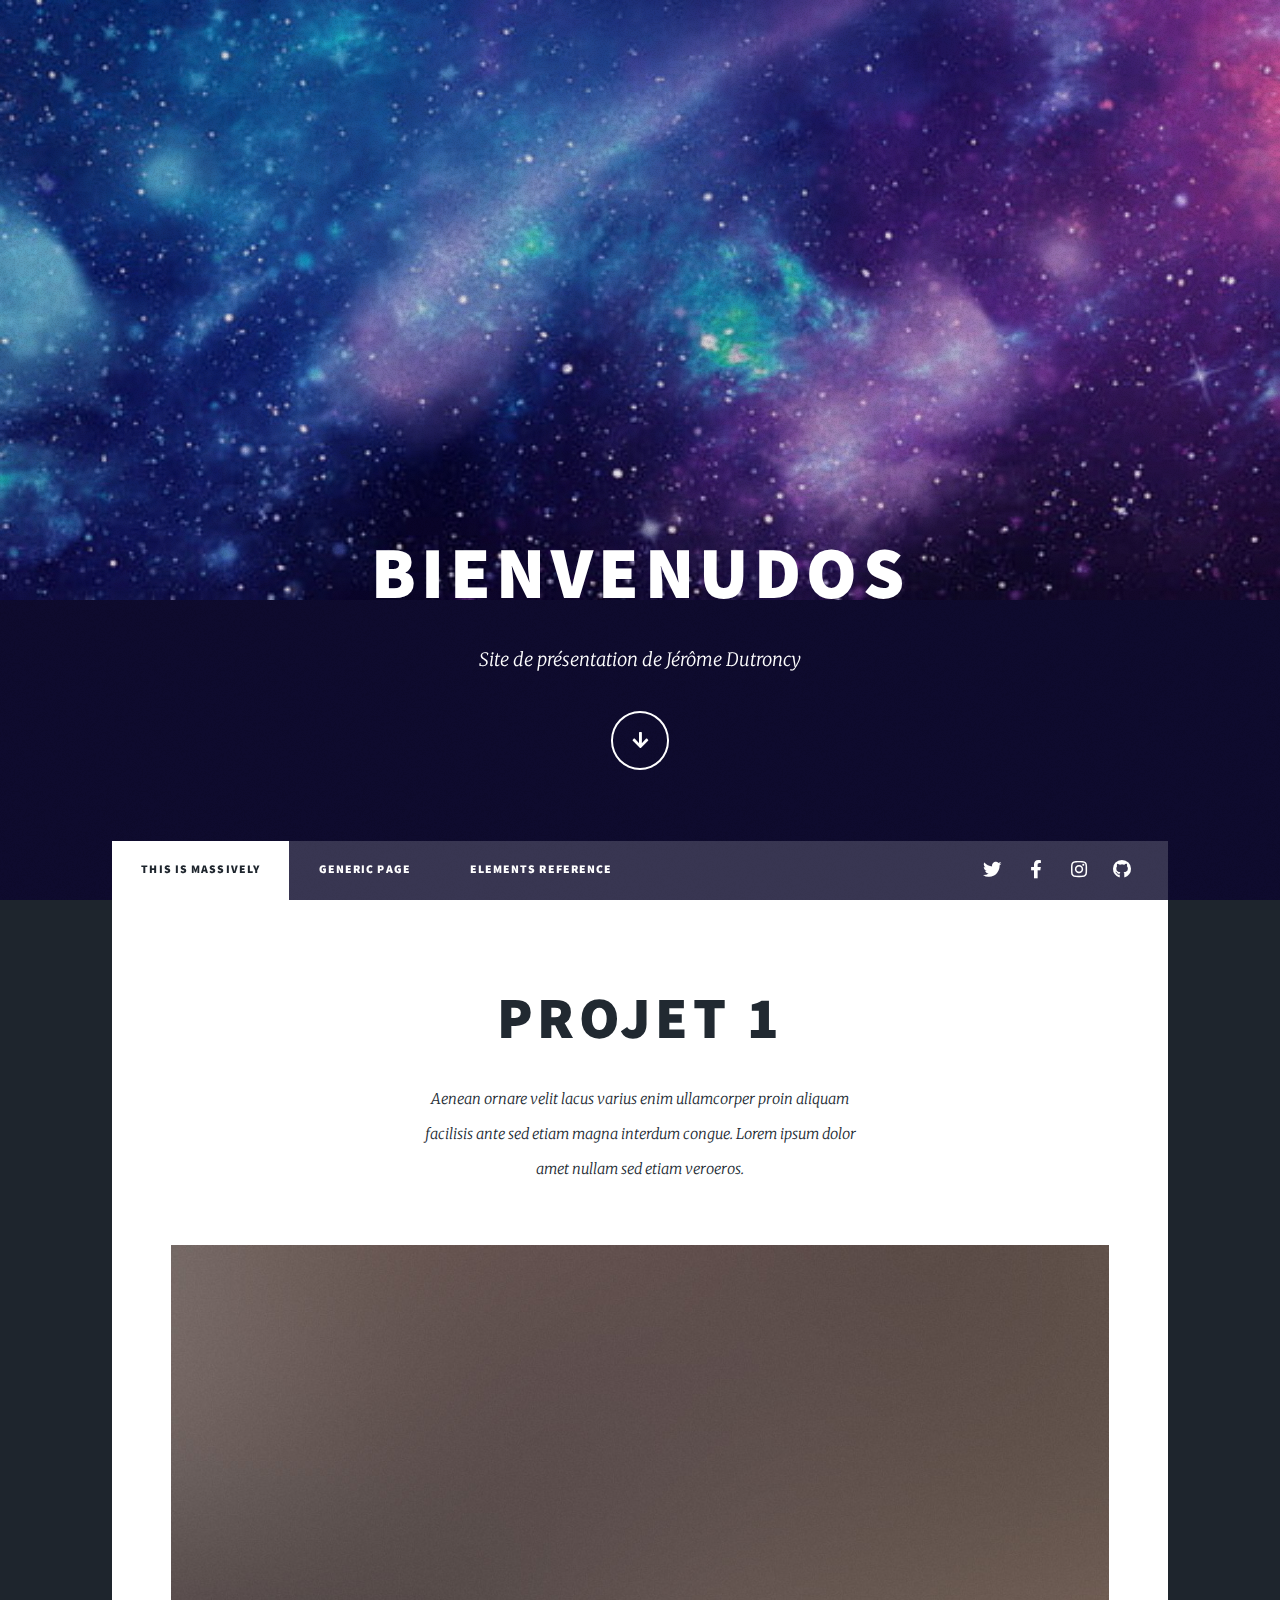
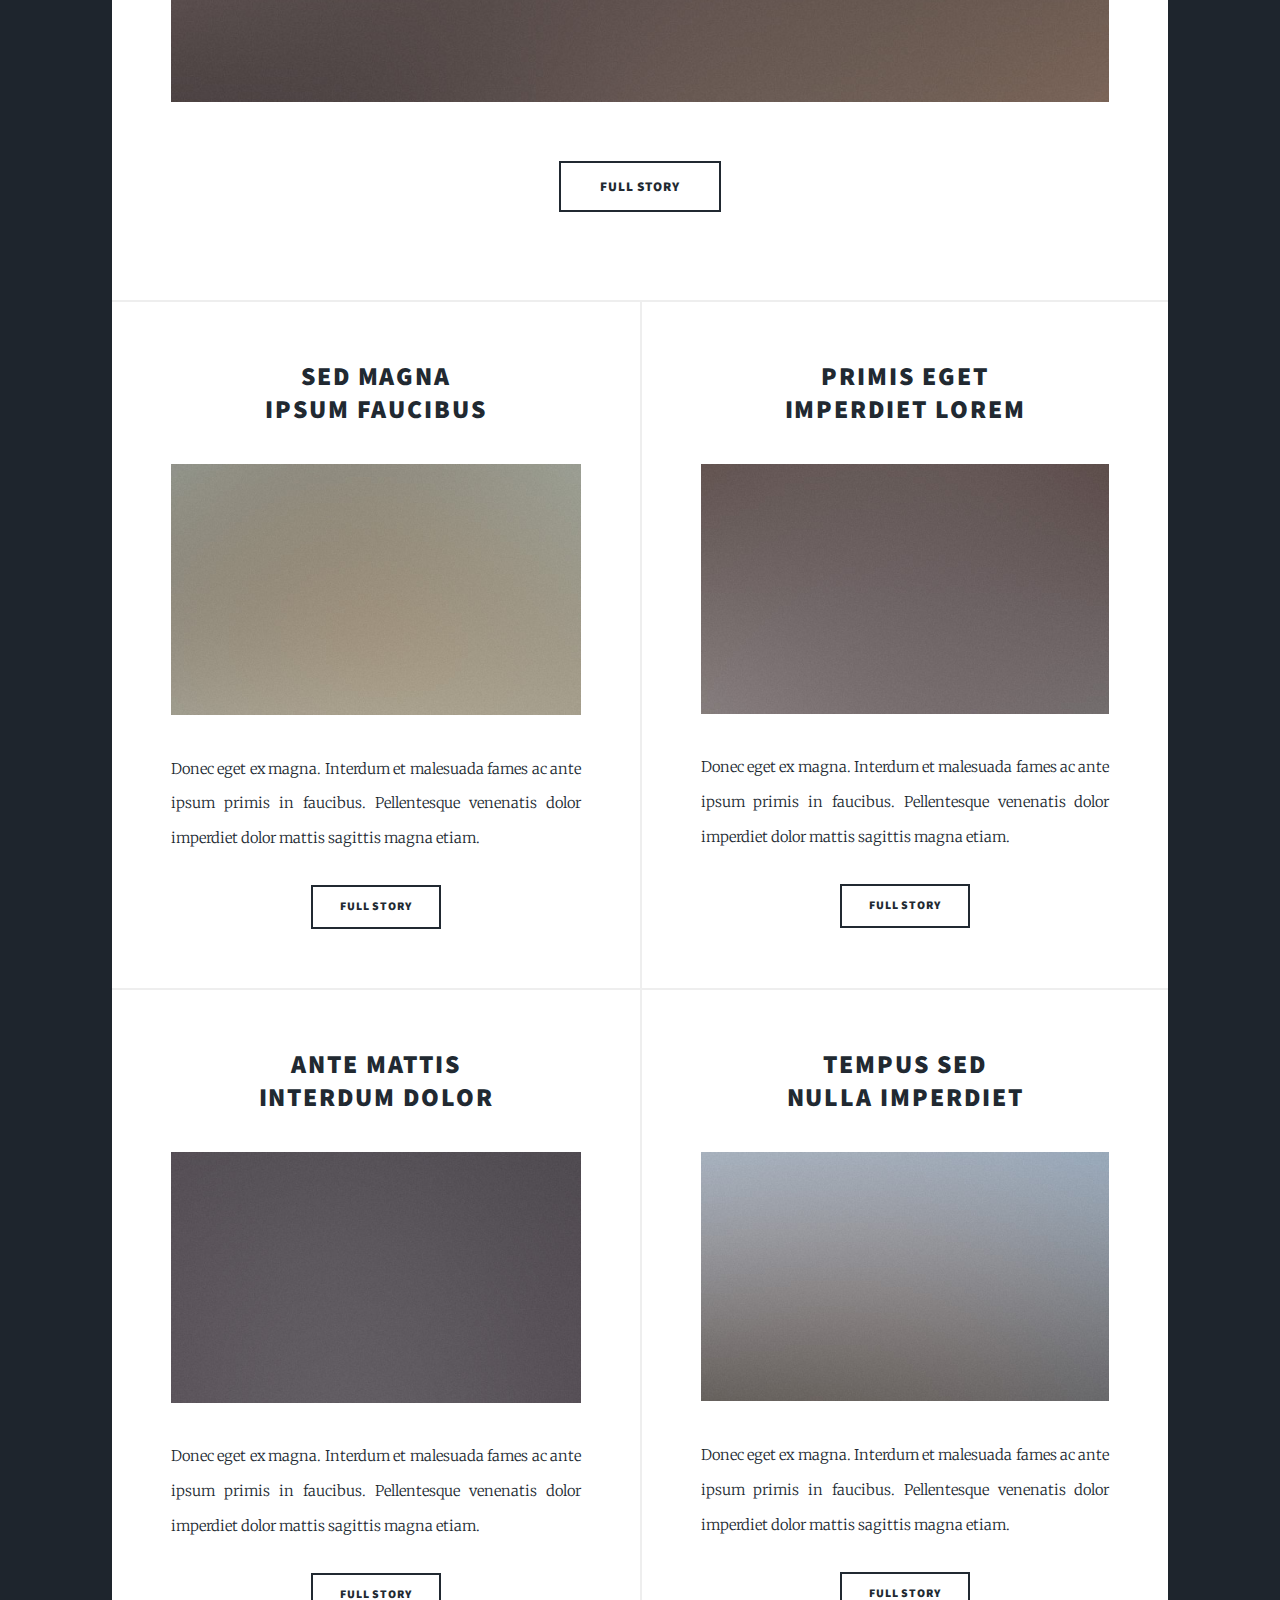
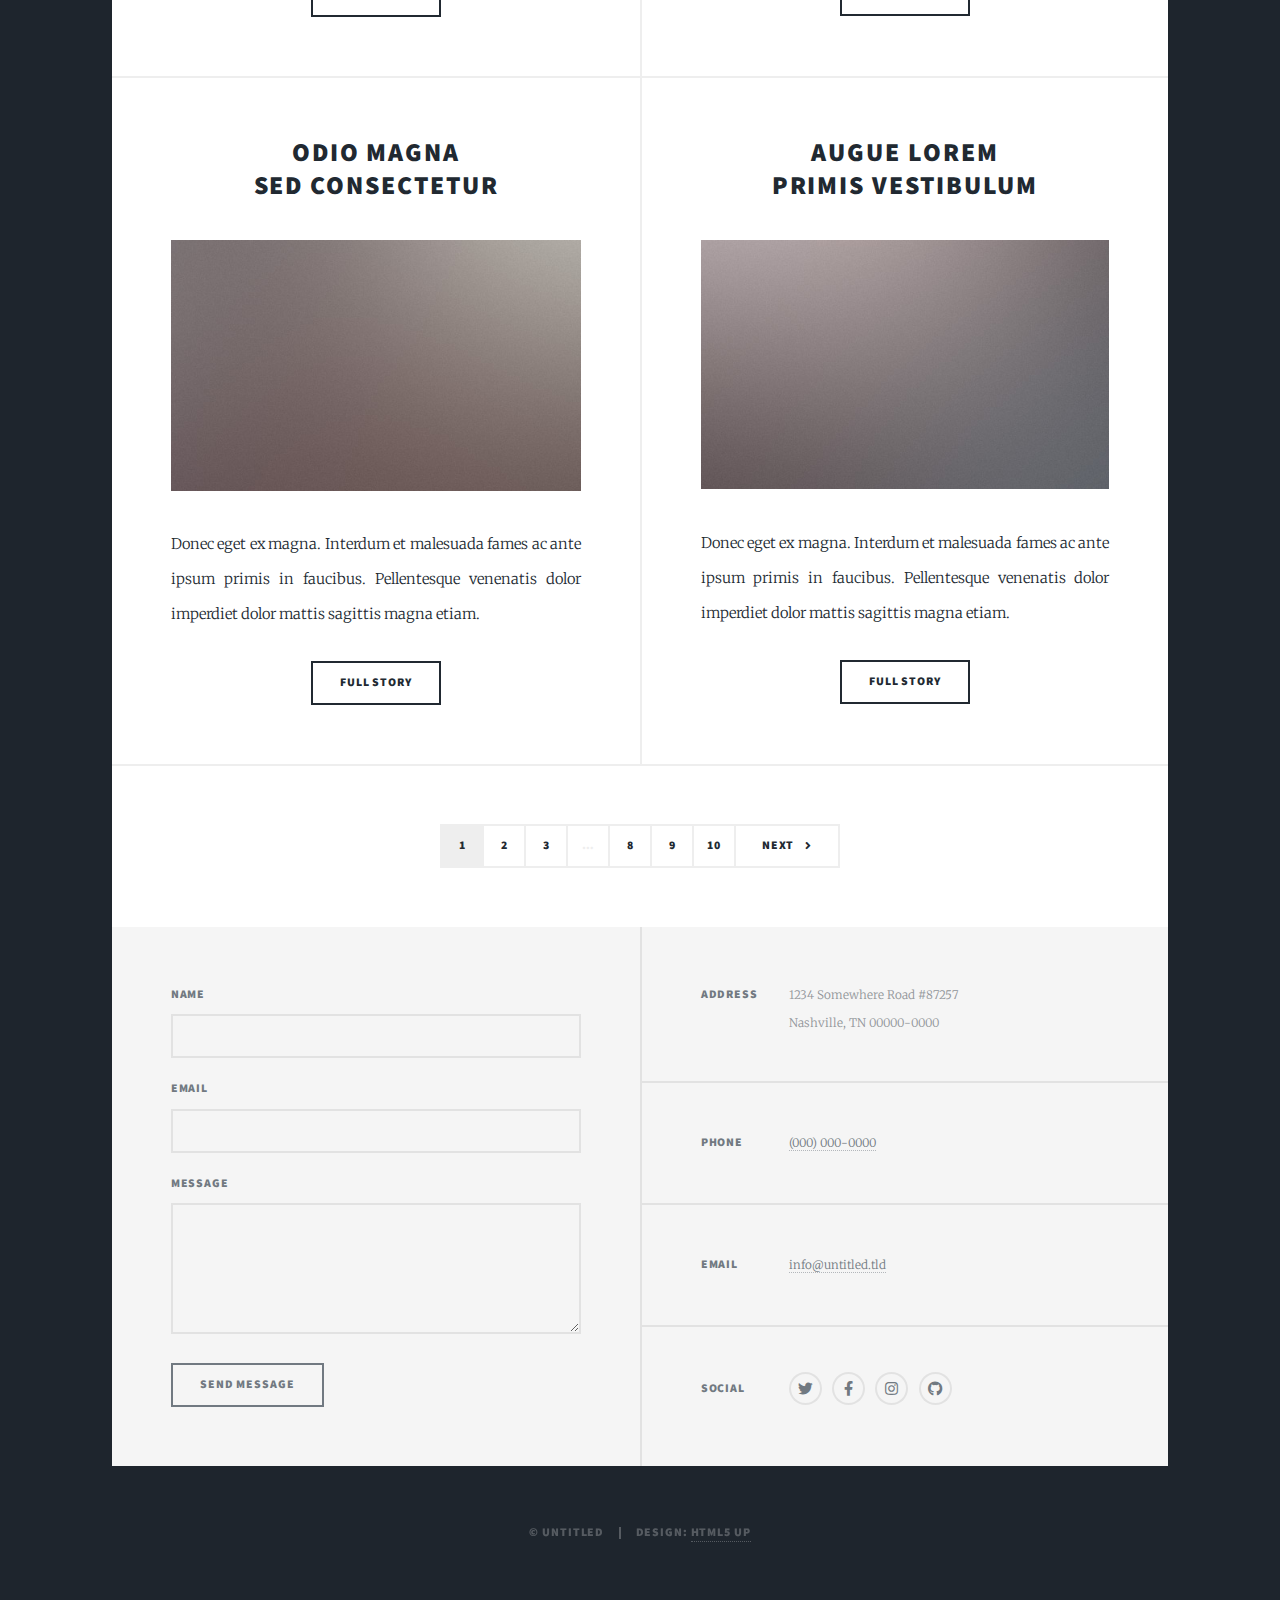
==== index.html @ 498e62be "test" ====
<!DOCTYPE HTML>
<!--
	Massively by HTML5 UP
	html5up.net | @ajlkn
	Free for personal and commercial use under the CCA 3.0 license (html5up.net/license)
-->
<html>
	<head>
		<title>Jerome Dutroncy Portfolio</title>
		<meta charset="utf-8" />
		<meta name="viewport" content="width=device-width, initial-scale=1, user-scalable=no" />
		<link rel="stylesheet" href="assets/css/main.css" />
		<noscript><link rel="stylesheet" href="assets/css/noscript.css" /></noscript>
	</head>
	<body class="is-preload">

		<!-- Wrapper -->
			<div id="wrapper" class="fade-in">

				<!-- Intro -->
					<div id="intro">
						<h1>Bienvenudos </h1>
						<p>Site de présentation de Jérôme Dutroncy </p>
						<ul class="actions">
							<li><a href="#header" class="button icon solid solo fa-arrow-down scrolly">Continue</a></li>
						</ul>
					</div>

				<!-- Header -->
					<header id="header">
						<a href="index.html" class="logo">Data Analyst à Grenoble</a>
					</header>

				<!-- Nav -->
					<nav id="nav">
						<ul class="links">
							<li class="active"><a href="index.html">This is Massively</a></li>
							<li><a href="generic.html">Generic Page</a></li>
							<li><a href="elements.html">Elements Reference</a></li>
						</ul>
						<ul class="icons">
							<li><a href="#" class="icon brands fa-twitter"><span class="label">Twitter</span></a></li>
							<li><a href="#" class="icon brands fa-facebook-f"><span class="label">Facebook</span></a></li>
							<li><a href="#" class="icon brands fa-instagram"><span class="label">Instagram</span></a></li>
							<li><a href="#" class="icon brands fa-github"><span class="label">GitHub</span></a></li>
						</ul>
					</nav>

				<!-- Main -->
					<div id="main">

						<!-- Featured Post -->
							<article class="post featured">
								<header class="major">
									<h2><a href="#">Projet 1<br /></a></h2>
									<p>Aenean ornare velit lacus varius enim ullamcorper proin aliquam<br />
									facilisis ante sed etiam magna interdum congue. Lorem ipsum dolor<br />
									amet nullam sed etiam veroeros.</p>
								</header>
								<a href="#" class="image main"><img src="images/pic01.jpg" alt="" /></a>
								<ul class="actions special">
									<li><a href="#" class="button large">Full Story</a></li>
								</ul>
							</article>

						<!-- Posts -->
							<section class="posts">
								<article>
									<header>
										<h2><a href="#">Sed magna<br />
										ipsum faucibus</a></h2>
									</header>
									<a href="#" class="image fit"><img src="images/pic02.jpg" alt="" /></a>
									<p>Donec eget ex magna. Interdum et malesuada fames ac ante ipsum primis in faucibus. Pellentesque venenatis dolor imperdiet dolor mattis sagittis magna etiam.</p>
									<ul class="actions special">
										<li><a href="#" class="button">Full Story</a></li>
									</ul>
								</article>
								<article>
									<header>
										<h2><a href="#">Primis eget<br />
										imperdiet lorem</a></h2>
									</header>
									<a href="#" class="image fit"><img src="images/pic03.jpg" alt="" /></a>
									<p>Donec eget ex magna. Interdum et malesuada fames ac ante ipsum primis in faucibus. Pellentesque venenatis dolor imperdiet dolor mattis sagittis magna etiam.</p>
									<ul class="actions special">
										<li><a href="#" class="button">Full Story</a></li>
									</ul>
								</article>
								<article>
									<header>
										<h2><a href="#">Ante mattis<br />
										interdum dolor</a></h2>
									</header>
									<a href="#" class="image fit"><img src="images/pic04.jpg" alt="" /></a>
									<p>Donec eget ex magna. Interdum et malesuada fames ac ante ipsum primis in faucibus. Pellentesque venenatis dolor imperdiet dolor mattis sagittis magna etiam.</p>
									<ul class="actions special">
										<li><a href="#" class="button">Full Story</a></li>
									</ul>
								</article>
								<article>
									<header>
										<h2><a href="#">Tempus sed<br />
										nulla imperdiet</a></h2>
									</header>
									<a href="#" class="image fit"><img src="images/pic05.jpg" alt="" /></a>
									<p>Donec eget ex magna. Interdum et malesuada fames ac ante ipsum primis in faucibus. Pellentesque venenatis dolor imperdiet dolor mattis sagittis magna etiam.</p>
									<ul class="actions special">
										<li><a href="#" class="button">Full Story</a></li>
									</ul>
								</article>
								<article>
									<header>
										<h2><a href="#">Odio magna<br />
										sed consectetur</a></h2>
									</header>
									<a href="#" class="image fit"><img src="images/pic06.jpg" alt="" /></a>
									<p>Donec eget ex magna. Interdum et malesuada fames ac ante ipsum primis in faucibus. Pellentesque venenatis dolor imperdiet dolor mattis sagittis magna etiam.</p>
									<ul class="actions special">
										<li><a href="#" class="button">Full Story</a></li>
									</ul>
								</article>
								<article>
									<header>
										<h2><a href="#">Augue lorem<br />
										primis vestibulum</a></h2>
									</header>
									<a href="#" class="image fit"><img src="images/pic07.jpg" alt="" /></a>
									<p>Donec eget ex magna. Interdum et malesuada fames ac ante ipsum primis in faucibus. Pellentesque venenatis dolor imperdiet dolor mattis sagittis magna etiam.</p>
									<ul class="actions special">
										<li><a href="#" class="button">Full Story</a></li>
									</ul>
								</article>
							</section>

						<!-- Footer -->
							<footer>
								<div class="pagination">
									<!--<a href="#" class="previous">Prev</a>-->
									<a href="#" class="page active">1</a>
									<a href="#" class="page">2</a>
									<a href="#" class="page">3</a>
									<span class="extra">&hellip;</span>
									<a href="#" class="page">8</a>
									<a href="#" class="page">9</a>
									<a href="#" class="page">10</a>
									<a href="#" class="next">Next</a>
								</div>
							</footer>

					</div>

				<!-- Footer -->
					<footer id="footer">
						<section>
							<form method="post" action="#">
								<div class="fields">
									<div class="field">
										<label for="name">Name</label>
										<input type="text" name="name" id="name" />
									</div>
									<div class="field">
										<label for="email">Email</label>
										<input type="text" name="email" id="email" />
									</div>
									<div class="field">
										<label for="message">Message</label>
										<textarea name="message" id="message" rows="3"></textarea>
									</div>
								</div>
								<ul class="actions">
									<li><input type="submit" value="Send Message" /></li>
								</ul>
							</form>
						</section>
						<section class="split contact">
							<section class="alt">
								<h3>Address</h3>
								<p>1234 Somewhere Road #87257<br />
								Nashville, TN 00000-0000</p>
							</section>
							<section>
								<h3>Phone</h3>
								<p><a href="#">(000) 000-0000</a></p>
							</section>
							<section>
								<h3>Email</h3>
								<p><a href="#">info@untitled.tld</a></p>
							</section>
							<section>
								<h3>Social</h3>
								<ul class="icons alt">
									<li><a href="#" class="icon brands alt fa-twitter"><span class="label">Twitter</span></a></li>
									<li><a href="#" class="icon brands alt fa-facebook-f"><span class="label">Facebook</span></a></li>
									<li><a href="#" class="icon brands alt fa-instagram"><span class="label">Instagram</span></a></li>
									<li><a href="#" class="icon brands alt fa-github"><span class="label">GitHub</span></a></li>
								</ul>
							</section>
						</section>
					</footer>

				<!-- Copyright -->
					<div id="copyright">
						<ul><li>&copy; Untitled</li><li>Design: <a href="https://html5up.net">HTML5 UP</a></li></ul>
					</div>

			</div>

		<!-- Scripts -->
			<script src="assets/js/jquery.min.js"></script>
			<script src="assets/js/jquery.scrollex.min.js"></script>
			<script src="assets/js/jquery.scrolly.min.js"></script>
			<script src="assets/js/browser.min.js"></script>
			<script src="assets/js/breakpoints.min.js"></script>
			<script src="assets/js/util.js"></script>
			<script src="assets/js/main.js"></script>

	</body>
</html>
---- assets/css/main.css ----
@import url(fontawesome-all.min.css);
@import url("https://fonts.googleapis.com/css?family=Merriweather:300,700,300italic,700italic|Source+Sans+Pro:900");

/*
	Massively by HTML5 UP
	html5up.net | @ajlkn
	Free for personal and commercial use under the CCA 3.0 license (html5up.net/license)
*/

html, body, div, span, applet, object,
iframe, h1, h2, h3, h4, h5, h6, p, blockquote,
pre, a, abbr, acronym, address, big, cite,
code, del, dfn, em, img, ins, kbd, q, s, samp,
small, strike, strong, sub, sup, tt, var, b,
u, i, center, dl, dt, dd, ol, ul, li, fieldset,
form, label, legend, table, caption, tbody,
tfoot, thead, tr, th, td, article, aside,
canvas, details, embed, figure, figcaption,
footer, header, hgroup, menu, nav, output, ruby,
section, summary, time, mark, audio, video {
	margin: 0;
	padding: 0;
	border: 0;
	font-size: 100%;
	font: inherit;
	vertical-align: baseline;}

article, aside, details, figcaption, figure,
footer, header, hgroup, menu, nav, section {
	display: block;}

body {
	line-height: 1;
}

ol, ul {
	list-style: none;
}

blockquote, q {
	quotes: none;
}

	blockquote:before, blockquote:after, q:before, q:after {
		content: '';
		content: none;
	}

table {
	border-collapse: collapse;
	border-spacing: 0;
}

body {
	-webkit-text-size-adjust: none;
}

mark {
	background-color: transparent;
	color: inherit;
}

input::-moz-focus-inner {
	border: 0;
	padding: 0;
}

input, select, textarea {
	-moz-appearance: none;
	-webkit-appearance: none;
	-ms-appearance: none;
	appearance: none;
}

/* Basic */

	@-ms-viewport {
		width: device-width;
	}

	body {
		-ms-overflow-style: scrollbar;
	}

	@media screen and (max-width: 480px) {

		html, body {
			min-width: 320px;
		}

	}

	html {
		box-sizing: border-box;
	}

	*, *:before, *:after {
		box-sizing: inherit;
	}

	body {
		background-color: #1e252d;
	}

		body.is-preload *, body.is-preload *:before, body.is-preload *:after {
			-moz-animation: none !important;
			-webkit-animation: none !important;
			-ms-animation: none !important;
			animation: none !important;
			-moz-transition: none !important;
			-webkit-transition: none !important;
			-ms-transition: none !important;
			transition: none !important;
		}

/* Type */

	html {
		font-size: 16pt;
	}

		@media screen and (max-width: 1680px) {

			html {
				font-size: 12pt;
			}

		}

		@media screen and (max-width: 1280px) {

			html {
				font-size: 11pt;
			}

		}

		@media screen and (max-width: 360px) {

			html {
				font-size: 10pt;
			}

		}

	body {
		color: #212931;
	}

	body, input, select, textarea {
		font-family: "Merriweather", Georgia, serif;
		font-weight: 300;
		font-size: 1rem;
		line-height: 2.375;
	}

	a {
		-moz-transition: color 0.2s ease-in-out, background-color 0.2s ease-in-out, border-color 0.2s ease-in-out, box-shadow 0.2s ease-in-out;
		-webkit-transition: color 0.2s ease-in-out, background-color 0.2s ease-in-out, border-color 0.2s ease-in-out, box-shadow 0.2s ease-in-out;
		-ms-transition: color 0.2s ease-in-out, background-color 0.2s ease-in-out, border-color 0.2s ease-in-out, box-shadow 0.2s ease-in-out;
		transition: color 0.2s ease-in-out, background-color 0.2s ease-in-out, border-color 0.2s ease-in-out, box-shadow 0.2s ease-in-out;
		border-bottom: dotted 1px;
		text-decoration: none;
	}

		a:hover {
			border-bottom-color: transparent;
		}

	strong, b {
		font-weight: 600;
	}

	em, i {
		font-style: italic;
	}

	p {
		text-align: justify;
		margin: 0 0 2rem 0;
	}

	h1, h2, h3, h4, h5, h6 {
		font-family: "Source Sans Pro", Helvetica, sans-serif;
		font-weight: 900;
		line-height: 1.5;
		letter-spacing: 0.075em;
		text-transform: uppercase;
		margin: 0 0 1rem 0;
	}

		h1 a, h2 a, h3 a, h4 a, h5 a, h6 a {
			border-bottom: 0;
			color: inherit;
			text-decoration: none;
		}

	h1 {
		font-size: 4rem;
		line-height: 1.1;
		margin: 0 0 2rem 0;
	}

	h2 {
		font-size: 1.75rem;
		line-height: 1.3;
		margin: 0 0 1.5rem 0;
	}

	h3 {
		font-size: 1.25rem;
		margin: 0 0 1.5rem 0;
	}

	h4 {
		font-size: 1rem;
	}

	h5 {
		font-size: 0.9rem;
	}

	h6 {
		font-size: 0.8rem;
	}

	sub {
		font-size: 0.8rem;
		position: relative;
		top: 0.5rem;
	}

	sup {
		font-size: 0.8rem;
		position: relative;
		top: -0.5rem;
	}

	blockquote {
		border-left: solid 4px;
		font-style: italic;
		margin: 0 0 2rem 0;
		padding: 0.5rem 0 0.5rem 2rem;
	}

	code {
		border: solid 2px;
		font-family: "Courier New", monospace;
		font-size: 0.9rem;
		margin: 0 0.25rem;
		padding: 0.25rem 0.65rem;
	}

	pre {
		-webkit-overflow-scrolling: touch;
		font-family: "Courier New", monospace;
		font-size: 0.9rem;
		margin: 0 0 2rem 0;
	}

		pre code {
			display: block;
			line-height: 1.75;
			padding: 1rem 1.5rem;
			overflow-x: auto;
		}

	hr {
		border: 0;
		border-bottom: solid 2px;
		margin: 3rem 0;
	}

		hr.major {
			margin: 5rem 0;
		}

	.align-left {
		text-align: left;
	}

	.align-center {
		text-align: center;
	}

	.align-right {
		text-align: right;
	}

	input, select, textarea {
		color: #212931;
	}

	a {
		color: #212931;
		border-bottom-color: rgba(33, 41, 49, 0.5);
	}

		a:hover {
			border-bottom-color: transparent;
			color: #18bfef !important;
		}

	strong, b {
		color: #212931;
	}

	h1, h2, h3, h4, h5, h6 {
		color: #212931;
	}

	blockquote {
		border-left-color: #eeeeee;
	}

	code {
		background: rgba(220, 220, 220, 0.25);
		border-color: #eeeeee;
	}

	hr {
		border-bottom-color: #eeeeee;
	}

/* Row */

	.row {
		display: flex;
		flex-wrap: wrap;
		box-sizing: border-box;
		align-items: stretch;
	}

		.row > * {
			box-sizing: border-box;
		}

		.row.gtr-uniform > * > :last-child {
			margin-bottom: 0;
		}

		.row.aln-left {
			justify-content: flex-start;
		}

		.row.aln-center {
			justify-content: center;
		}

		.row.aln-right {
			justify-content: flex-end;
		}

		.row.aln-top {
			align-items: flex-start;
		}

		.row.aln-middle {
			align-items: center;
		}

		.row.aln-bottom {
			align-items: flex-end;
		}

		.row > .imp {
			order: -1;
		}

		.row > .col-1 {
			width: 8.33333%;
		}

		.row > .off-1 {
			margin-left: 8.33333%;
		}

		.row > .col-2 {
			width: 16.66667%;
		}

		.row > .off-2 {
			margin-left: 16.66667%;
		}

		.row > .col-3 {
			width: 25%;
		}

		.row > .off-3 {
			margin-left: 25%;
		}

		.row > .col-4 {
			width: 33.33333%;
		}

		.row > .off-4 {
			margin-left: 33.33333%;
		}

		.row > .col-5 {
			width: 41.66667%;
		}

		.row > .off-5 {
			margin-left: 41.66667%;
		}

		.row > .col-6 {
			width: 50%;
		}

		.row > .off-6 {
			margin-left: 50%;
		}

		.row > .col-7 {
			width: 58.33333%;
		}

		.row > .off-7 {
			margin-left: 58.33333%;
		}

		.row > .col-8 {
			width: 66.66667%;
		}

		.row > .off-8 {
			margin-left: 66.66667%;
		}

		.row > .col-9 {
			width: 75%;
		}

		.row > .off-9 {
			margin-left: 75%;
		}

		.row > .col-10 {
			width: 83.33333%;
		}

		.row > .off-10 {
			margin-left: 83.33333%;
		}

		.row > .col-11 {
			width: 91.66667%;
		}

		.row > .off-11 {
			margin-left: 91.66667%;
		}

		.row > .col-12 {
			width: 100%;
		}

		.row > .off-12 {
			margin-left: 100%;
		}

		.row.gtr-0 {
			margin-top: 0;
			margin-left: 0rem;
		}

			.row.gtr-0 > * {
				padding: 0 0 0 0rem;
			}

			.row.gtr-0.gtr-uniform {
				margin-top: 0rem;
			}

				.row.gtr-0.gtr-uniform > * {
					padding-top: 0rem;
				}

		.row.gtr-25 {
			margin-top: 0;
			margin-left: -0.375rem;
		}

			.row.gtr-25 > * {
				padding: 0 0 0 0.375rem;
			}

			.row.gtr-25.gtr-uniform {
				margin-top: -0.375rem;
			}

				.row.gtr-25.gtr-uniform > * {
					padding-top: 0.375rem;
				}

		.row.gtr-50 {
			margin-top: 0;
			margin-left: -0.75rem;
		}

			.row.gtr-50 > * {
				padding: 0 0 0 0.75rem;
			}

			.row.gtr-50.gtr-uniform {
				margin-top: -0.75rem;
			}

				.row.gtr-50.gtr-uniform > * {
					padding-top: 0.75rem;
				}

		.row {
			margin-top: 0;
			margin-left: -1.5rem;
		}

			.row > * {
				padding: 0 0 0 1.5rem;
			}

			.row.gtr-uniform {
				margin-top: -1.5rem;
			}

				.row.gtr-uniform > * {
					padding-top: 1.5rem;
				}

		.row.gtr-150 {
			margin-top: 0;
			margin-left: -2.25rem;
		}

			.row.gtr-150 > * {
				padding: 0 0 0 2.25rem;
			}

			.row.gtr-150.gtr-uniform {
				margin-top: -2.25rem;
			}

				.row.gtr-150.gtr-uniform > * {
					padding-top: 2.25rem;
				}

		.row.gtr-200 {
			margin-top: 0;
			margin-left: -3rem;
		}

			.row.gtr-200 > * {
				padding: 0 0 0 3rem;
			}

			.row.gtr-200.gtr-uniform {
				margin-top: -3rem;
			}

				.row.gtr-200.gtr-uniform > * {
					padding-top: 3rem;
				}

		@media screen and (max-width: 1680px) {

			.row {
				display: flex;
				flex-wrap: wrap;
				box-sizing: border-box;
				align-items: stretch;
			}

				.row > * {
					box-sizing: border-box;
				}

				.row.gtr-uniform > * > :last-child {
					margin-bottom: 0;
				}

				.row.aln-left {
					justify-content: flex-start;
				}

				.row.aln-center {
					justify-content: center;
				}

				.row.aln-right {
					justify-content: flex-end;
				}

				.row.aln-top {
					align-items: flex-start;
				}

				.row.aln-middle {
					align-items: center;
				}

				.row.aln-bottom {
					align-items: flex-end;
				}

				.row > .imp-xlarge {
					order: -1;
				}

				.row > .col-1-xlarge {
					width: 8.33333%;
				}

				.row > .off-1-xlarge {
					margin-left: 8.33333%;
				}

				.row > .col-2-xlarge {
					width: 16.66667%;
				}

				.row > .off-2-xlarge {
					margin-left: 16.66667%;
				}

				.row > .col-3-xlarge {
					width: 25%;
				}

				.row > .off-3-xlarge {
					margin-left: 25%;
				}

				.row > .col-4-xlarge {
					width: 33.33333%;
				}

				.row > .off-4-xlarge {
					margin-left: 33.33333%;
				}

				.row > .col-5-xlarge {
					width: 41.66667%;
				}

				.row > .off-5-xlarge {
					margin-left: 41.66667%;
				}

				.row > .col-6-xlarge {
					width: 50%;
				}

				.row > .off-6-xlarge {
					margin-left: 50%;
				}

				.row > .col-7-xlarge {
					width: 58.33333%;
				}

				.row > .off-7-xlarge {
					margin-left: 58.33333%;
				}

				.row > .col-8-xlarge {
					width: 66.66667%;
				}

				.row > .off-8-xlarge {
					margin-left: 66.66667%;
				}

				.row > .col-9-xlarge {
					width: 75%;
				}

				.row > .off-9-xlarge {
					margin-left: 75%;
				}

				.row > .col-10-xlarge {
					width: 83.33333%;
				}

				.row > .off-10-xlarge {
					margin-left: 83.33333%;
				}

				.row > .col-11-xlarge {
					width: 91.66667%;
				}

				.row > .off-11-xlarge {
					margin-left: 91.66667%;
				}

				.row > .col-12-xlarge {
					width: 100%;
				}

				.row > .off-12-xlarge {
					margin-left: 100%;
				}

				.row.gtr-0 {
					margin-top: 0;
					margin-left: 0rem;
				}

					.row.gtr-0 > * {
						padding: 0 0 0 0rem;
					}

					.row.gtr-0.gtr-uniform {
						margin-top: 0rem;
					}

						.row.gtr-0.gtr-uniform > * {
							padding-top: 0rem;
						}

				.row.gtr-25 {
					margin-top: 0;
					margin-left: -0.375rem;
				}

					.row.gtr-25 > * {
						padding: 0 0 0 0.375rem;
					}

					.row.gtr-25.gtr-uniform {
						margin-top: -0.375rem;
					}

						.row.gtr-25.gtr-uniform > * {
							padding-top: 0.375rem;
						}

				.row.gtr-50 {
					margin-top: 0;
					margin-left: -0.75rem;
				}

					.row.gtr-50 > * {
						padding: 0 0 0 0.75rem;
					}

					.row.gtr-50.gtr-uniform {
						margin-top: -0.75rem;
					}

						.row.gtr-50.gtr-uniform > * {
							padding-top: 0.75rem;
						}

				.row {
					margin-top: 0;
					margin-left: -1.5rem;
				}

					.row > * {
						padding: 0 0 0 1.5rem;
					}

					.row.gtr-uniform {
						margin-top: -1.5rem;
					}

						.row.gtr-uniform > * {
							padding-top: 1.5rem;
						}

				.row.gtr-150 {
					margin-top: 0;
					margin-left: -2.25rem;
				}

					.row.gtr-150 > * {
						padding: 0 0 0 2.25rem;
					}

					.row.gtr-150.gtr-uniform {
						margin-top: -2.25rem;
					}

						.row.gtr-150.gtr-uniform > * {
							padding-top: 2.25rem;
						}

				.row.gtr-200 {
					margin-top: 0;
					margin-left: -3rem;
				}

					.row.gtr-200 > * {
						padding: 0 0 0 3rem;
					}

					.row.gtr-200.gtr-uniform {
						margin-top: -3rem;
					}

						.row.gtr-200.gtr-uniform > * {
							padding-top: 3rem;
						}

		}

		@media screen and (max-width: 1280px) {

			.row {
				display: flex;
				flex-wrap: wrap;
				box-sizing: border-box;
				align-items: stretch;
			}

				.row > * {
					box-sizing: border-box;
				}

				.row.gtr-uniform > * > :last-child {
					margin-bottom: 0;
				}

				.row.aln-left {
					justify-content: flex-start;
				}

				.row.aln-center {
					justify-content: center;
				}

				.row.aln-right {
					justify-content: flex-end;
				}

				.row.aln-top {
					align-items: flex-start;
				}

				.row.aln-middle {
					align-items: center;
				}

				.row.aln-bottom {
					align-items: flex-end;
				}

				.row > .imp-large {
					order: -1;
				}

				.row > .col-1-large {
					width: 8.33333%;
				}

				.row > .off-1-large {
					margin-left: 8.33333%;
				}

				.row > .col-2-large {
					width: 16.66667%;
				}

				.row > .off-2-large {
					margin-left: 16.66667%;
				}

				.row > .col-3-large {
					width: 25%;
				}

				.row > .off-3-large {
					margin-left: 25%;
				}

				.row > .col-4-large {
					width: 33.33333%;
				}

				.row > .off-4-large {
					margin-left: 33.33333%;
				}

				.row > .col-5-large {
					width: 41.66667%;
				}

				.row > .off-5-large {
					margin-left: 41.66667%;
				}

				.row > .col-6-large {
					width: 50%;
				}

				.row > .off-6-large {
					margin-left: 50%;
				}

				.row > .col-7-large {
					width: 58.33333%;
				}

				.row > .off-7-large {
					margin-left: 58.33333%;
				}

				.row > .col-8-large {
					width: 66.66667%;
				}

				.row > .off-8-large {
					margin-left: 66.66667%;
				}

				.row > .col-9-large {
					width: 75%;
				}

				.row > .off-9-large {
					margin-left: 75%;
				}

				.row > .col-10-large {
					width: 83.33333%;
				}

				.row > .off-10-large {
					margin-left: 83.33333%;
				}

				.row > .col-11-large {
					width: 91.66667%;
				}

				.row > .off-11-large {
					margin-left: 91.66667%;
				}

				.row > .col-12-large {
					width: 100%;
				}

				.row > .off-12-large {
					margin-left: 100%;
				}

				.row.gtr-0 {
					margin-top: 0;
					margin-left: 0rem;
				}

					.row.gtr-0 > * {
						padding: 0 0 0 0rem;
					}

					.row.gtr-0.gtr-uniform {
						margin-top: 0rem;
					}

						.row.gtr-0.gtr-uniform > * {
							padding-top: 0rem;
						}

				.row.gtr-25 {
					margin-top: 0;
					margin-left: -0.375rem;
				}

					.row.gtr-25 > * {
						padding: 0 0 0 0.375rem;
					}

					.row.gtr-25.gtr-uniform {
						margin-top: -0.375rem;
					}

						.row.gtr-25.gtr-uniform > * {
							padding-top: 0.375rem;
						}

				.row.gtr-50 {
					margin-top: 0;
					margin-left: -0.75rem;
				}

					.row.gtr-50 > * {
						padding: 0 0 0 0.75rem;
					}

					.row.gtr-50.gtr-uniform {
						margin-top: -0.75rem;
					}

						.row.gtr-50.gtr-uniform > * {
							padding-top: 0.75rem;
						}

				.row {
					margin-top: 0;
					margin-left: -1.5rem;
				}

					.row > * {
						padding: 0 0 0 1.5rem;
					}

					.row.gtr-uniform {
						margin-top: -1.5rem;
					}

						.row.gtr-uniform > * {
							padding-top: 1.5rem;
						}

				.row.gtr-150 {
					margin-top: 0;
					margin-left: -2.25rem;
				}

					.row.gtr-150 > * {
						padding: 0 0 0 2.25rem;
					}

					.row.gtr-150.gtr-uniform {
						margin-top: -2.25rem;
					}

						.row.gtr-150.gtr-uniform > * {
							padding-top: 2.25rem;
						}

				.row.gtr-200 {
					margin-top: 0;
					margin-left: -3rem;
				}

					.row.gtr-200 > * {
						padding: 0 0 0 3rem;
					}

					.row.gtr-200.gtr-uniform {
						margin-top: -3rem;
					}

						.row.gtr-200.gtr-uniform > * {
							padding-top: 3rem;
						}

		}

		@media screen and (max-width: 980px) {

			.row {
				display: flex;
				flex-wrap: wrap;
				box-sizing: border-box;
				align-items: stretch;
			}

				.row > * {
					box-sizing: border-box;
				}

				.row.gtr-uniform > * > :last-child {
					margin-bottom: 0;
				}

				.row.aln-left {
					justify-content: flex-start;
				}

				.row.aln-center {
					justify-content: center;
				}

				.row.aln-right {
					justify-content: flex-end;
				}

				.row.aln-top {
					align-items: flex-start;
				}

				.row.aln-middle {
					align-items: center;
				}

				.row.aln-bottom {
					align-items: flex-end;
				}

				.row > .imp-medium {
					order: -1;
				}

				.row > .col-1-medium {
					width: 8.33333%;
				}

				.row > .off-1-medium {
					margin-left: 8.33333%;
				}

				.row > .col-2-medium {
					width: 16.66667%;
				}

				.row > .off-2-medium {
					margin-left: 16.66667%;
				}

				.row > .col-3-medium {
					width: 25%;
				}

				.row > .off-3-medium {
					margin-left: 25%;
				}

				.row > .col-4-medium {
					width: 33.33333%;
				}

				.row > .off-4-medium {
					margin-left: 33.33333%;
				}

				.row > .col-5-medium {
					width: 41.66667%;
				}

				.row > .off-5-medium {
					margin-left: 41.66667%;
				}

				.row > .col-6-medium {
					width: 50%;
				}

				.row > .off-6-medium {
					margin-left: 50%;
				}

				.row > .col-7-medium {
					width: 58.33333%;
				}

				.row > .off-7-medium {
					margin-left: 58.33333%;
				}

				.row > .col-8-medium {
					width: 66.66667%;
				}

				.row > .off-8-medium {
					margin-left: 66.66667%;
				}

				.row > .col-9-medium {
					width: 75%;
				}

				.row > .off-9-medium {
					margin-left: 75%;
				}

				.row > .col-10-medium {
					width: 83.33333%;
				}

				.row > .off-10-medium {
					margin-left: 83.33333%;
				}

				.row > .col-11-medium {
					width: 91.66667%;
				}

				.row > .off-11-medium {
					margin-left: 91.66667%;
				}

				.row > .col-12-medium {
					width: 100%;
				}

				.row > .off-12-medium {
					margin-left: 100%;
				}

				.row.gtr-0 {
					margin-top: 0;
					margin-left: 0rem;
				}

					.row.gtr-0 > * {
						padding: 0 0 0 0rem;
					}

					.row.gtr-0.gtr-uniform {
						margin-top: 0rem;
					}

						.row.gtr-0.gtr-uniform > * {
							padding-top: 0rem;
						}

				.row.gtr-25 {
					margin-top: 0;
					margin-left: -0.375rem;
				}

					.row.gtr-25 > * {
						padding: 0 0 0 0.375rem;
					}

					.row.gtr-25.gtr-uniform {
						margin-top: -0.375rem;
					}

						.row.gtr-25.gtr-uniform > * {
							padding-top: 0.375rem;
						}

				.row.gtr-50 {
					margin-top: 0;
					margin-left: -0.75rem;
				}

					.row.gtr-50 > * {
						padding: 0 0 0 0.75rem;
					}

					.row.gtr-50.gtr-uniform {
						margin-top: -0.75rem;
					}

						.row.gtr-50.gtr-uniform > * {
							padding-top: 0.75rem;
						}

				.row {
					margin-top: 0;
					margin-left: -1.5rem;
				}

					.row > * {
						padding: 0 0 0 1.5rem;
					}

					.row.gtr-uniform {
						margin-top: -1.5rem;
					}

						.row.gtr-uniform > * {
							padding-top: 1.5rem;
						}

				.row.gtr-150 {
					margin-top: 0;
					margin-left: -2.25rem;
				}

					.row.gtr-150 > * {
						padding: 0 0 0 2.25rem;
					}

					.row.gtr-150.gtr-uniform {
						margin-top: -2.25rem;
					}

						.row.gtr-150.gtr-uniform > * {
							padding-top: 2.25rem;
						}

				.row.gtr-200 {
					margin-top: 0;
					margin-left: -3rem;
				}

					.row.gtr-200 > * {
						padding: 0 0 0 3rem;
					}

					.row.gtr-200.gtr-uniform {
						margin-top: -3rem;
					}

						.row.gtr-200.gtr-uniform > * {
							padding-top: 3rem;
						}

		}

		@media screen and (max-width: 736px) {

			.row {
				display: flex;
				flex-wrap: wrap;
				box-sizing: border-box;
				align-items: stretch;
			}

				.row > * {
					box-sizing: border-box;
				}

				.row.gtr-uniform > * > :last-child {
					margin-bottom: 0;
				}

				.row.aln-left {
					justify-content: flex-start;
				}

				.row.aln-center {
					justify-content: center;
				}

				.row.aln-right {
					justify-content: flex-end;
				}

				.row.aln-top {
					align-items: flex-start;
				}

				.row.aln-middle {
					align-items: center;
				}

				.row.aln-bottom {
					align-items: flex-end;
				}

				.row > .imp-small {
					order: -1;
				}

				.row > .col-1-small {
					width: 8.33333%;
				}

				.row > .off-1-small {
					margin-left: 8.33333%;
				}

				.row > .col-2-small {
					width: 16.66667%;
				}

				.row > .off-2-small {
					margin-left: 16.66667%;
				}

				.row > .col-3-small {
					width: 25%;
				}

				.row > .off-3-small {
					margin-left: 25%;
				}

				.row > .col-4-small {
					width: 33.33333%;
				}

				.row > .off-4-small {
					margin-left: 33.33333%;
				}

				.row > .col-5-small {
					width: 41.66667%;
				}

				.row > .off-5-small {
					margin-left: 41.66667%;
				}

				.row > .col-6-small {
					width: 50%;
				}

				.row > .off-6-small {
					margin-left: 50%;
				}

				.row > .col-7-small {
					width: 58.33333%;
				}

				.row > .off-7-small {
					margin-left: 58.33333%;
				}

				.row > .col-8-small {
					width: 66.66667%;
				}

				.row > .off-8-small {
					margin-left: 66.66667%;
				}

				.row > .col-9-small {
					width: 75%;
				}

				.row > .off-9-small {
					margin-left: 75%;
				}

				.row > .col-10-small {
					width: 83.33333%;
				}

				.row > .off-10-small {
					margin-left: 83.33333%;
				}

				.row > .col-11-small {
					width: 91.66667%;
				}

				.row > .off-11-small {
					margin-left: 91.66667%;
				}

				.row > .col-12-small {
					width: 100%;
				}

				.row > .off-12-small {
					margin-left: 100%;
				}

				.row.gtr-0 {
					margin-top: 0;
					margin-left: 0rem;
				}

					.row.gtr-0 > * {
						padding: 0 0 0 0rem;
					}

					.row.gtr-0.gtr-uniform {
						margin-top: 0rem;
					}

						.row.gtr-0.gtr-uniform > * {
							padding-top: 0rem;
						}

				.row.gtr-25 {
					margin-top: 0;
					margin-left: -0.375rem;
				}

					.row.gtr-25 > * {
						padding: 0 0 0 0.375rem;
					}

					.row.gtr-25.gtr-uniform {
						margin-top: -0.375rem;
					}

						.row.gtr-25.gtr-uniform > * {
							padding-top: 0.375rem;
						}

				.row.gtr-50 {
					margin-top: 0;
					margin-left: -0.75rem;
				}

					.row.gtr-50 > * {
						padding: 0 0 0 0.75rem;
					}

					.row.gtr-50.gtr-uniform {
						margin-top: -0.75rem;
					}

						.row.gtr-50.gtr-uniform > * {
							padding-top: 0.75rem;
						}

				.row {
					margin-top: 0;
					margin-left: -1.5rem;
				}

					.row > * {
						padding: 0 0 0 1.5rem;
					}

					.row.gtr-uniform {
						margin-top: -1.5rem;
					}

						.row.gtr-uniform > * {
							padding-top: 1.5rem;
						}

				.row.gtr-150 {
					margin-top: 0;
					margin-left: -2.25rem;
				}

					.row.gtr-150 > * {
						padding: 0 0 0 2.25rem;
					}

					.row.gtr-150.gtr-uniform {
						margin-top: -2.25rem;
					}

						.row.gtr-150.gtr-uniform > * {
							padding-top: 2.25rem;
						}

				.row.gtr-200 {
					margin-top: 0;
					margin-left: -3rem;
				}

					.row.gtr-200 > * {
						padding: 0 0 0 3rem;
					}

					.row.gtr-200.gtr-uniform {
						margin-top: -3rem;
					}

						.row.gtr-200.gtr-uniform > * {
							padding-top: 3rem;
						}

		}

		@media screen and (max-width: 480px) {

			.row {
				display: flex;
				flex-wrap: wrap;
				box-sizing: border-box;
				align-items: stretch;
			}

				.row > * {
					box-sizing: border-box;
				}

				.row.gtr-uniform > * > :last-child {
					margin-bottom: 0;
				}

				.row.aln-left {
					justify-content: flex-start;
				}

				.row.aln-center {
					justify-content: center;
				}

				.row.aln-right {
					justify-content: flex-end;
				}

				.row.aln-top {
					align-items: flex-start;
				}

				.row.aln-middle {
					align-items: center;
				}

				.row.aln-bottom {
					align-items: flex-end;
				}

				.row > .imp-xsmall {
					order: -1;
				}

				.row > .col-1-xsmall {
					width: 8.33333%;
				}

				.row > .off-1-xsmall {
					margin-left: 8.33333%;
				}

				.row > .col-2-xsmall {
					width: 16.66667%;
				}

				.row > .off-2-xsmall {
					margin-left: 16.66667%;
				}

				.row > .col-3-xsmall {
					width: 25%;
				}

				.row > .off-3-xsmall {
					margin-left: 25%;
				}

				.row > .col-4-xsmall {
					width: 33.33333%;
				}

				.row > .off-4-xsmall {
					margin-left: 33.33333%;
				}

				.row > .col-5-xsmall {
					width: 41.66667%;
				}

				.row > .off-5-xsmall {
					margin-left: 41.66667%;
				}

				.row > .col-6-xsmall {
					width: 50%;
				}

				.row > .off-6-xsmall {
					margin-left: 50%;
				}

				.row > .col-7-xsmall {
					width: 58.33333%;
				}

				.row > .off-7-xsmall {
					margin-left: 58.33333%;
				}

				.row > .col-8-xsmall {
					width: 66.66667%;
				}

				.row > .off-8-xsmall {
					margin-left: 66.66667%;
				}

				.row > .col-9-xsmall {
					width: 75%;
				}

				.row > .off-9-xsmall {
					margin-left: 75%;
				}

				.row > .col-10-xsmall {
					width: 83.33333%;
				}

				.row > .off-10-xsmall {
					margin-left: 83.33333%;
				}

				.row > .col-11-xsmall {
					width: 91.66667%;
				}

				.row > .off-11-xsmall {
					margin-left: 91.66667%;
				}

				.row > .col-12-xsmall {
					width: 100%;
				}

				.row > .off-12-xsmall {
					margin-left: 100%;
				}

				.row.gtr-0 {
					margin-top: 0;
					margin-left: 0rem;
				}

					.row.gtr-0 > * {
						padding: 0 0 0 0rem;
					}

					.row.gtr-0.gtr-uniform {
						margin-top: 0rem;
					}

						.row.gtr-0.gtr-uniform > * {
							padding-top: 0rem;
						}

				.row.gtr-25 {
					margin-top: 0;
					margin-left: -0.375rem;
				}

					.row.gtr-25 > * {
						padding: 0 0 0 0.375rem;
					}

					.row.gtr-25.gtr-uniform {
						margin-top: -0.375rem;
					}

						.row.gtr-25.gtr-uniform > * {
							padding-top: 0.375rem;
						}

				.row.gtr-50 {
					margin-top: 0;
					margin-left: -0.75rem;
				}

					.row.gtr-50 > * {
						padding: 0 0 0 0.75rem;
					}

					.row.gtr-50.gtr-uniform {
						margin-top: -0.75rem;
					}

						.row.gtr-50.gtr-uniform > * {
							padding-top: 0.75rem;
						}

				.row {
					margin-top: 0;
					margin-left: -1.5rem;
				}

					.row > * {
						padding: 0 0 0 1.5rem;
					}

					.row.gtr-uniform {
						margin-top: -1.5rem;
					}

						.row.gtr-uniform > * {
							padding-top: 1.5rem;
						}

				.row.gtr-150 {
					margin-top: 0;
					margin-left: -2.25rem;
				}

					.row.gtr-150 > * {
						padding: 0 0 0 2.25rem;
					}

					.row.gtr-150.gtr-uniform {
						margin-top: -2.25rem;
					}

						.row.gtr-150.gtr-uniform > * {
							padding-top: 2.25rem;
						}

				.row.gtr-200 {
					margin-top: 0;
					margin-left: -3rem;
				}

					.row.gtr-200 > * {
						padding: 0 0 0 3rem;
					}

					.row.gtr-200.gtr-uniform {
						margin-top: -3rem;
					}

						.row.gtr-200.gtr-uniform > * {
							padding-top: 3rem;
						}

		}

		@media screen and (max-width: 360px) {

			.row {
				display: flex;
				flex-wrap: wrap;
				box-sizing: border-box;
				align-items: stretch;
			}

				.row > * {
					box-sizing: border-box;
				}

				.row.gtr-uniform > * > :last-child {
					margin-bottom: 0;
				}

				.row.aln-left {
					justify-content: flex-start;
				}

				.row.aln-center {
					justify-content: center;
				}

				.row.aln-right {
					justify-content: flex-end;
				}

				.row.aln-top {
					align-items: flex-start;
				}

				.row.aln-middle {
					align-items: center;
				}

				.row.aln-bottom {
					align-items: flex-end;
				}

				.row > .imp-xxsmall {
					order: -1;
				}

				.row > .col-1-xxsmall {
					width: 8.33333%;
				}

				.row > .off-1-xxsmall {
					margin-left: 8.33333%;
				}

				.row > .col-2-xxsmall {
					width: 16.66667%;
				}

				.row > .off-2-xxsmall {
					margin-left: 16.66667%;
				}

				.row > .col-3-xxsmall {
					width: 25%;
				}

				.row > .off-3-xxsmall {
					margin-left: 25%;
				}

				.row > .col-4-xxsmall {
					width: 33.33333%;
				}

				.row > .off-4-xxsmall {
					margin-left: 33.33333%;
				}

				.row > .col-5-xxsmall {
					width: 41.66667%;
				}

				.row > .off-5-xxsmall {
					margin-left: 41.66667%;
				}

				.row > .col-6-xxsmall {
					width: 50%;
				}

				.row > .off-6-xxsmall {
					margin-left: 50%;
				}

				.row > .col-7-xxsmall {
					width: 58.33333%;
				}

				.row > .off-7-xxsmall {
					margin-left: 58.33333%;
				}

				.row > .col-8-xxsmall {
					width: 66.66667%;
				}

				.row > .off-8-xxsmall {
					margin-left: 66.66667%;
				}

				.row > .col-9-xxsmall {
					width: 75%;
				}

				.row > .off-9-xxsmall {
					margin-left: 75%;
				}

				.row > .col-10-xxsmall {
					width: 83.33333%;
				}

				.row > .off-10-xxsmall {
					margin-left: 83.33333%;
				}

				.row > .col-11-xxsmall {
					width: 91.66667%;
				}

				.row > .off-11-xxsmall {
					margin-left: 91.66667%;
				}

				.row > .col-12-xxsmall {
					width: 100%;
				}

				.row > .off-12-xxsmall {
					margin-left: 100%;
				}

				.row.gtr-0 {
					margin-top: 0;
					margin-left: 0rem;
				}

					.row.gtr-0 > * {
						padding: 0 0 0 0rem;
					}

					.row.gtr-0.gtr-uniform {
						margin-top: 0rem;
					}

						.row.gtr-0.gtr-uniform > * {
							padding-top: 0rem;
						}

				.row.gtr-25 {
					margin-top: 0;
					margin-left: -0.375rem;
				}

					.row.gtr-25 > * {
						padding: 0 0 0 0.375rem;
					}

					.row.gtr-25.gtr-uniform {
						margin-top: -0.375rem;
					}

						.row.gtr-25.gtr-uniform > * {
							padding-top: 0.375rem;
						}

				.row.gtr-50 {
					margin-top: 0;
					margin-left: -0.75rem;
				}

					.row.gtr-50 > * {
						padding: 0 0 0 0.75rem;
					}

					.row.gtr-50.gtr-uniform {
						margin-top: -0.75rem;
					}

						.row.gtr-50.gtr-uniform > * {
							padding-top: 0.75rem;
						}

				.row {
					margin-top: 0;
					margin-left: -1.5rem;
				}

					.row > * {
						padding: 0 0 0 1.5rem;
					}

					.row.gtr-uniform {
						margin-top: -1.5rem;
					}

						.row.gtr-uniform > * {
							padding-top: 1.5rem;
						}

				.row.gtr-150 {
					margin-top: 0;
					margin-left: -2.25rem;
				}

					.row.gtr-150 > * {
						padding: 0 0 0 2.25rem;
					}

					.row.gtr-150.gtr-uniform {
						margin-top: -2.25rem;
					}

						.row.gtr-150.gtr-uniform > * {
							padding-top: 2.25rem;
						}

				.row.gtr-200 {
					margin-top: 0;
					margin-left: -3rem;
				}

					.row.gtr-200 > * {
						padding: 0 0 0 3rem;
					}

					.row.gtr-200.gtr-uniform {
						margin-top: -3rem;
					}

						.row.gtr-200.gtr-uniform > * {
							padding-top: 3rem;
						}

		}

/* Box */

	.box {
		border: solid 2px;
		margin-bottom: 2rem;
		padding: 1.5rem;
	}

		.box > :last-child,
		.box > :last-child > :last-child,
		.box > :last-child > :last-child > :last-child {
			margin-bottom: 0;
		}

		.box.alt {
			border: 0;
			border-radius: 0;
			padding: 0;
		}

	.box {
		border-color: #eeeeee;
	}

/* Button */

	input[type="submit"],
	input[type="reset"],
	input[type="button"],
	button,
	.button {
		-moz-appearance: none;
		-webkit-appearance: none;
		-ms-appearance: none;
		appearance: none;
		-moz-transition: background-color 0.2s ease-in-out, box-shadow 0.2s ease-in-out, color 0.2s ease-in-out;
		-webkit-transition: background-color 0.2s ease-in-out, box-shadow 0.2s ease-in-out, color 0.2s ease-in-out;
		-ms-transition: background-color 0.2s ease-in-out, box-shadow 0.2s ease-in-out, color 0.2s ease-in-out;
		transition: background-color 0.2s ease-in-out, box-shadow 0.2s ease-in-out, color 0.2s ease-in-out;
		border: 0;
		border-radius: 0;
		cursor: pointer;
		display: inline-block;
		font-family: "Source Sans Pro", Helvetica, sans-serif;
		font-size: 0.8rem;
		font-weight: 900;
		letter-spacing: 0.075em;
		height: 3rem;
		line-height: 3rem;
		padding: 0 2rem;
		text-align: center;
		text-decoration: none;
		text-transform: uppercase;
		white-space: nowrap;
	}

		input[type="submit"].icon:before,
		input[type="reset"].icon:before,
		input[type="button"].icon:before,
		button.icon:before,
		.button.icon:before {
			margin-right: 0.5rem;
		}

		input[type="submit"].icon.solo,
		input[type="reset"].icon.solo,
		input[type="button"].icon.solo,
		button.icon.solo,
		.button.icon.solo {
			position: relative;
			width: 4rem;
			height: 4rem;
			line-height: 4rem;
			border-radius: 4rem;
			text-indent: 4rem;
			overflow: hidden;
			padding: 0;
			white-space: nowrap;
		}

			input[type="submit"].icon.solo:before,
			input[type="reset"].icon.solo:before,
			input[type="button"].icon.solo:before,
			button.icon.solo:before,
			.button.icon.solo:before {
				position: absolute;
				display: block;
				top: 0;
				left: 0;
				width: inherit;
				height: inherit;
				line-height: inherit;
				font-size: 1.25rem;
				margin-right: 0;
				text-align: center;
				text-indent: 0;
			}

		input[type="submit"].fit,
		input[type="reset"].fit,
		input[type="button"].fit,
		button.fit,
		.button.fit {
			width: 100%;
		}

		input[type="submit"].small,
		input[type="reset"].small,
		input[type="button"].small,
		button.small,
		.button.small {
			font-size: 0.7rem;
			height: 2.5rem;
			line-height: 2.5rem;
			padding: 0 1.5rem;
		}

		input[type="submit"].large,
		input[type="reset"].large,
		input[type="button"].large,
		button.large,
		.button.large {
			font-size: 0.9rem;
			height: 3.5rem;
			line-height: 3.5rem;
			padding: 0 2.75rem;
		}

		@media screen and (max-width: 980px) {

			input[type="submit"],
			input[type="reset"],
			input[type="button"],
			button,
			.button {
				font-size: 0.9rem;
				height: 3.25rem;
				line-height: 3.25rem;
			}

				input[type="submit"].large,
				input[type="reset"].large,
				input[type="button"].large,
				button.large,
				.button.large {
					font-size: 1rem;
					height: 3.75rem;
					line-height: 3.75rem;
				}

		}

		input[type="submit"].disabled, input[type="submit"]:disabled,
		input[type="reset"].disabled,
		input[type="reset"]:disabled,
		input[type="button"].disabled,
		input[type="button"]:disabled,
		button.disabled,
		button:disabled,
		.button.disabled,
		.button:disabled {
			pointer-events: none;
			opacity: 0.25;
		}

	input[type="submit"],
	input[type="reset"],
	input[type="button"],
	button,
	.button {
		background-color: transparent;
		box-shadow: inset 0 0 0 2px #212931;
		color: #212931 !important;
	}

		input[type="submit"]:hover,
		input[type="reset"]:hover,
		input[type="button"]:hover,
		button:hover,
		.button:hover {
			box-shadow: inset 0 0 0 2px #18bfef;
			color: #18bfef !important;
		}

		input[type="submit"].primary,
		input[type="reset"].primary,
		input[type="button"].primary,
		button.primary,
		.button.primary {
			background-color: #212931;
			box-shadow: none;
			color: #ffffff !important;
		}

			input[type="submit"].primary:hover,
			input[type="reset"].primary:hover,
			input[type="button"].primary:hover,
			button.primary:hover,
			.button.primary:hover {
				background-color: #18bfef;
			}

/* Form */

	form {
		margin: 0 0 2rem 0;
	}

		form > :last-child {
			margin-bottom: 0;
		}

		form > .fields {
			display: -moz-flex;
			display: -webkit-flex;
			display: -ms-flex;
			display: flex;
			-moz-flex-wrap: wrap;
			-webkit-flex-wrap: wrap;
			-ms-flex-wrap: wrap;
			flex-wrap: wrap;
			width: calc(100% + 3rem);
			margin: -1.5rem 0 2rem -1.5rem;
		}

			form > .fields > .field {
				-moz-flex-grow: 0;
				-webkit-flex-grow: 0;
				-ms-flex-grow: 0;
				flex-grow: 0;
				-moz-flex-shrink: 0;
				-webkit-flex-shrink: 0;
				-ms-flex-shrink: 0;
				flex-shrink: 0;
				padding: 1.5rem 0 0 1.5rem;
				width: calc(100% - 1.5rem);
			}

				form > .fields > .field.half {
					width: calc(50% - 0.75rem);
				}

				form > .fields > .field.third {
					width: calc(100%/3 - 0.5rem);
				}

				form > .fields > .field.quarter {
					width: calc(25% - 0.375rem);
				}

		@media screen and (max-width: 480px) {

			form > .fields {
				width: calc(100% + 3rem);
				margin: -1.5rem 0 2rem -1.5rem;
			}

				form > .fields > .field {
					padding: 1.5rem 0 0 1.5rem;
					width: calc(100% - 1.5rem);
				}

					form > .fields > .field.half {
						width: calc(100% - 1.5rem);
					}

					form > .fields > .field.third {
						width: calc(100% - 1.5rem);
					}

					form > .fields > .field.quarter {
						width: calc(100% - 1.5rem);
					}

		}

	label {
		display: block;
		font-family: "Source Sans Pro", Helvetica, sans-serif;
		font-weight: 900;
		line-height: 1.5;
		letter-spacing: 0.075em;
		font-size: 0.8rem;
		text-transform: uppercase;
		margin: 0 0 0.75rem 0;
	}

		@media screen and (max-width: 980px) {

			label {
				font-size: 0.9rem;
			}

		}

	input[type="text"],
	input[type="password"],
	input[type="email"],
	select,
	textarea {
		-moz-appearance: none;
		-webkit-appearance: none;
		-ms-appearance: none;
		appearance: none;
		background: transparent;
		border-radius: 0;
		border: solid 2px;
		color: inherit;
		display: block;
		outline: 0;
		padding: 0 1rem;
		text-decoration: none;
		width: 100%;
	}

		input[type="text"]:invalid,
		input[type="password"]:invalid,
		input[type="email"]:invalid,
		select:invalid,
		textarea:invalid {
			box-shadow: none;
		}

	select {
		background-size: 1.25rem;
		background-repeat: no-repeat;
		background-position: calc(100% - 1rem) center;
		height: 3rem;
		padding-right: 3rem;
		text-overflow: ellipsis;
	}

		select:focus::-ms-value {
			background-color: transparent;
		}

		select::-ms-expand {
			display: none;
		}

	input[type="text"],
	input[type="password"],
	input[type="email"],
	select {
		height: 3rem;
	}

	textarea {
		padding: 0.75rem 1rem;
	}

	input[type="checkbox"],
	input[type="radio"] {
		-moz-appearance: none;
		-webkit-appearance: none;
		-ms-appearance: none;
		appearance: none;
		display: block;
		float: left;
		margin-right: -2rem;
		opacity: 0;
		width: 1rem;
		z-index: -1;
	}

		input[type="checkbox"] + label,
		input[type="radio"] + label {
			text-decoration: none;
			cursor: pointer;
			display: inline-block;
			font-size: 1rem;
			letter-spacing: 0;
			font-family: "Merriweather", Georgia, serif;
			text-transform: none;
			font-weight: 300;
			padding-left: 2.8rem;
			padding-right: 1rem;
			position: relative;
		}

			input[type="checkbox"] + label:before,
			input[type="radio"] + label:before {
				-moz-osx-font-smoothing: grayscale;
				-webkit-font-smoothing: antialiased;
				display: inline-block;
				font-style: normal;
				font-variant: normal;
				text-rendering: auto;
				line-height: 1;
				text-transform: none !important;
				font-family: 'Font Awesome 5 Free';
				font-weight: 900;
			}

			input[type="checkbox"] + label:before,
			input[type="radio"] + label:before {
				border-radius: 0;
				border: solid 2px;
				content: '';
				display: inline-block;
				font-size: 0.8rem;
				height: 1.8rem;
				left: 0;
				line-height: 1.65rem;
				position: absolute;
				text-align: center;
				top: -0.125rem;
				width: 1.8rem;
			}

		input[type="checkbox"]:checked + label:before,
		input[type="radio"]:checked + label:before {
			content: '\f00c';
		}

	input[type="checkbox"] + label:before {
		border-radius: 0;
	}

	input[type="radio"] + label:before {
		border-radius: 100%;
	}

	::-webkit-input-placeholder {
		opacity: 1.0;
	}

	:-moz-placeholder {
		opacity: 1.0;
	}

	::-moz-placeholder {
		opacity: 1.0;
	}

	:-ms-input-placeholder {
		opacity: 1.0;
	}

	label {
		color: #212931;
	}

	input[type="text"],
	input[type="password"],
	input[type="email"],
	select,
	textarea {
		border-color: #eeeeee;
	}

		input[type="text"]:focus,
		input[type="password"]:focus,
		input[type="email"]:focus,
		select:focus,
		textarea:focus {
			border-color: #18bfef;
		}

	select {
		background-image: url("data:image/svg+xml;charset=utf8,%3Csvg xmlns='http://www.w3.org/2000/svg' width='40' height='40' preserveAspectRatio='none' viewBox='0 0 40 40'%3E%3Cpath d='M9.4,12.3l10.4,10.4l10.4-10.4c0.2-0.2,0.5-0.4,0.9-0.4c0.3,0,0.6,0.1,0.9,0.4l3.3,3.3c0.2,0.2,0.4,0.5,0.4,0.9 c0,0.4-0.1,0.6-0.4,0.9L20.7,31.9c-0.2,0.2-0.5,0.4-0.9,0.4c-0.3,0-0.6-0.1-0.9-0.4L4.3,17.3c-0.2-0.2-0.4-0.5-0.4-0.9 c0-0.4,0.1-0.6,0.4-0.9l3.3-3.3c0.2-0.2,0.5-0.4,0.9-0.4S9.1,12.1,9.4,12.3z' fill='%23eeeeee' /%3E%3C/svg%3E");
	}

		select option {
			background-color: #ffffff;
			color: #212931;
		}

	.select-wrapper:before {
		color: #eeeeee;
	}

	input[type="checkbox"] + label,
	input[type="radio"] + label {
		color: #212931;
	}

		input[type="checkbox"] + label:before,
		input[type="radio"] + label:before {
			border-color: #eeeeee;
		}

	input[type="checkbox"]:checked + label:before,
	input[type="radio"]:checked + label:before {
		background-color: #212931;
		border-color: #212931;
		color: #ffffff;
	}

	input[type="checkbox"]:focus + label:before,
	input[type="radio"]:focus + label:before {
		border-color: #18bfef;
	}

	::-webkit-input-placeholder {
		color: #909498 !important;
	}

	:-moz-placeholder {
		color: #909498 !important;
	}

	::-moz-placeholder {
		color: #909498 !important;
	}

	:-ms-input-placeholder {
		color: #909498 !important;
	}

	.formerize-placeholder {
		color: #909498 !important;
	}

/* Icon */

	.icon {
		text-decoration: none;
		border-bottom: none;
		position: relative;
	}

		.icon:before {
			-moz-osx-font-smoothing: grayscale;
			-webkit-font-smoothing: antialiased;
			display: inline-block;
			font-style: normal;
			font-variant: normal;
			text-rendering: auto;
			line-height: 1;
			text-transform: none !important;
			font-family: 'Font Awesome 5 Free';
			font-weight: 400;
		}

		.icon > .label {
			display: none;
		}

		.icon:before {
			line-height: inherit;
		}

		.icon.solid:before {
			font-weight: 900;
		}

		.icon.brands:before {
			font-family: 'Font Awesome 5 Brands';
		}

/* Image */

	.image {
		border: 0;
		display: inline-block;
		position: relative;
	}

		.image img {
			display: block;
		}

		.image.left, .image.right {
			max-width: 40%;
		}

			.image.left img, .image.right img {
				width: 100%;
			}

		.image.left {
			float: left;
			margin: 0 2rem 2rem 0;
			top: 0.75rem;
		}

		.image.right {
			float: right;
			margin: 0 0 2rem 2rem;
			top: 0.75rem;
		}

		.image.fit {
			display: block;
			margin: 2.5rem 0;
			width: 100%;
		}

			.image.fit:first-child {
				margin-top: 0;
			}

			.image.fit img {
				width: 100%;
			}

		.image.main {
			display: block;
			margin: 4rem 0;
			width: 100%;
		}

			.image.main:first-child {
				margin-top: 0;
			}

			.image.main img {
				width: 100%;
			}

		@media screen and (max-width: 736px) {

			.image.fit {
				margin: 2rem 0;
			}

			.image.main {
				margin: 2rem 0;
			}

		}

	a.image {
		overflow: hidden;
	}

		a.image img {
			-moz-transition: -moz-transform 0.2s ease-out;
			-webkit-transition: -webkit-transform 0.2s ease-out;
			-ms-transition: -ms-transform 0.2s ease-out;
			transition: transform 0.2s ease-out;
		}

		a.image:hover img {
			-moz-transform: scale(1.05);
			-webkit-transform: scale(1.05);
			-ms-transform: scale(1.05);
			transform: scale(1.05);
		}

/* Actions */

	ul.actions {
		display: -moz-flex;
		display: -webkit-flex;
		display: -ms-flex;
		display: flex;
		cursor: default;
		list-style: none;
		margin-left: -1rem;
		padding-left: 0;
	}

		ul.actions li {
			padding: 0 0 0 1rem;
			vertical-align: middle;
		}

		ul.actions.special {
			-moz-justify-content: center;
			-webkit-justify-content: center;
			-ms-justify-content: center;
			justify-content: center;
			width: 100%;
			margin-left: 0;
		}

			ul.actions.special li:first-child {
				padding-left: 0;
			}

		ul.actions.stacked {
			-moz-flex-direction: column;
			-webkit-flex-direction: column;
			-ms-flex-direction: column;
			flex-direction: column;
			margin-left: 0;
		}

			ul.actions.stacked li {
				padding: 1.3rem 0 0 0;
			}

				ul.actions.stacked li:first-child {
					padding-top: 0;
				}

		ul.actions.fit {
			width: calc(100% + 1rem);
		}

			ul.actions.fit li {
				-moz-flex-grow: 1;
				-webkit-flex-grow: 1;
				-ms-flex-grow: 1;
				flex-grow: 1;
				-moz-flex-shrink: 1;
				-webkit-flex-shrink: 1;
				-ms-flex-shrink: 1;
				flex-shrink: 1;
				width: 100%;
			}

				ul.actions.fit li > * {
					width: 100%;
				}

			ul.actions.fit.stacked {
				width: 100%;
			}

		@media screen and (max-width: 480px) {

			ul.actions:not(.fixed) {
				-moz-flex-direction: column;
				-webkit-flex-direction: column;
				-ms-flex-direction: column;
				flex-direction: column;
				margin-left: 0;
				width: 100% !important;
			}

				ul.actions:not(.fixed) li {
					-moz-flex-grow: 1;
					-webkit-flex-grow: 1;
					-ms-flex-grow: 1;
					flex-grow: 1;
					-moz-flex-shrink: 1;
					-webkit-flex-shrink: 1;
					-ms-flex-shrink: 1;
					flex-shrink: 1;
					padding: 1rem 0 0 0;
					text-align: center;
					width: 100%;
				}

					ul.actions:not(.fixed) li > * {
						width: 100%;
					}

					ul.actions:not(.fixed) li:first-child {
						padding-top: 0;
					}

					ul.actions:not(.fixed) li input[type="submit"],
					ul.actions:not(.fixed) li input[type="reset"],
					ul.actions:not(.fixed) li input[type="button"],
					ul.actions:not(.fixed) li button,
					ul.actions:not(.fixed) li .button {
						width: 100%;
					}

						ul.actions:not(.fixed) li input[type="submit"].icon:before,
						ul.actions:not(.fixed) li input[type="reset"].icon:before,
						ul.actions:not(.fixed) li input[type="button"].icon:before,
						ul.actions:not(.fixed) li button.icon:before,
						ul.actions:not(.fixed) li .button.icon:before {
							margin-left: -0.5rem;
						}

		}

/* Icons */

	ul.icons {
		cursor: default;
		list-style: none;
		padding-left: 0;
	}

		ul.icons li {
			display: inline-block;
			padding: 0 0.5rem 0 0;
			vertical-align: middle;
		}

			ul.icons li:last-child {
				padding-right: 0;
			}

			ul.icons li .icon:before {
				width: 2.25rem;
				height: 2.25rem;
				line-height: 2.25rem;
				display: inline-block;
				text-align: center;
				border-radius: 100%;
				font-size: 1.25rem;
			}

		ul.icons.alt li .icon:before {
			-moz-transition: color 0.2s ease-in-out, background-color 0.2s ease-in-out, border-color 0.2s ease-in-out, box-shadow 0.2s ease-in-out;
			-webkit-transition: color 0.2s ease-in-out, background-color 0.2s ease-in-out, border-color 0.2s ease-in-out, box-shadow 0.2s ease-in-out;
			-ms-transition: color 0.2s ease-in-out, background-color 0.2s ease-in-out, border-color 0.2s ease-in-out, box-shadow 0.2s ease-in-out;
			transition: color 0.2s ease-in-out, background-color 0.2s ease-in-out, border-color 0.2s ease-in-out, box-shadow 0.2s ease-in-out;
			font-size: 1rem;
		}

/* List */

	ol {
		list-style: decimal;
		margin: 0 0 2rem 0;
		padding-left: 1.25rem;
	}

		ol li {
			padding-left: 0.25rem;
		}

	ul {
		list-style: disc;
		margin: 0 0 2rem 0;
		padding-left: 1rem;
	}

		ul li {
			padding-left: 0.5rem;
		}

		ul.divided {
			list-style: none;
			padding-left: 0;
		}

			ul.divided li {
				border-top: solid 1px;
				padding: 0.5rem 0;
			}

				ul.divided li:first-child {
					border-top: 0;
					padding-top: 0;
				}

	dl {
		margin: 0 0 2rem 0;
	}

		dl dt {
			display: block;
			font-weight: 600;
			margin: 0 0 1rem 0;
		}

		dl dd {
			margin-left: 2rem;
		}

	ul.divided li {
		border-top-color: #eeeeee;
	}

	ul.icons li a.icon:hover:before {
		color: #18bfef;
	}

	ul.icons.alt li .icon:before {
		box-shadow: inset 0 0 0 2px #eeeeee;
	}

	ul.icons.alt li a.icon:hover:before {
		box-shadow: inset 0 0 0 2px #18bfef;
	}

/* Section/Article */

	section.special, article.special {
		text-align: center;
	}

	header {
		cursor: default;
	}

		header > .date {
			display: block;
			font-size: 0.8rem;
			height: 1;
			margin: 0 0 1rem 0;
			position: relative;
		}

		header > p {
			font-style: italic;
		}

		header > h1 + p {
			font-size: 1.1rem;
			margin-top: -0.5rem;
			line-height: 2;
		}

		header > h2 + p {
			font-size: 1rem;
			margin-top: -0.75rem;
		}

		header > h3 + p {
			font-size: 0.9rem;
			margin-top: -0.75rem;
		}

		header > h4 + p {
			font-size: 0.8rem;
			margin-top: -0.75rem;
		}

		header.major {
			margin: 0 0 4rem 0;
			text-align: center;
		}

			header.major > :last-child {
				margin-bottom: 0;
			}

			header.major > p {
				margin-top: 0;
				text-align: center;
			}

			header.major > .date {
				font-size: 1rem;
				margin: 0 0 4rem 0;
			}

				header.major > .date:before, header.major > .date:after {
					content: '';
					display: block;
					position: absolute;
					top: 50%;
					width: calc(50% - 6rem);
					border-top: solid 2px;
				}

				header.major > .date:before {
					left: 0;
				}

				header.major > .date:after {
					right: 0;
				}

		@media screen and (max-width: 980px) {

			header br {
				display: none;
			}

		}

		@media screen and (max-width: 736px) {

			header.major {
				margin: 0 0 2rem 0;
			}

		}

	header.major .date:before, header.major .date:after {
		border-top-color: #eeeeee;
	}

/* Table */

	.table-wrapper {
		-webkit-overflow-scrolling: touch;
		overflow-x: auto;
	}

	table {
		margin: 0 0 2rem 0;
		width: 100%;
	}

		table tbody tr {
			border: solid 1px;
			border-left: 0;
			border-right: 0;
		}

		table td {
			padding: 0.75rem 0.75rem;
		}

		table th {
			font-family: "Source Sans Pro", Helvetica, sans-serif;
			font-size: 0.8rem;
			font-weight: 900;
			letter-spacing: 0.075em;
			line-height: 1.5;
			padding: 0 0.75rem 0.75rem 0.75rem;
			text-align: left;
			text-transform: uppercase;
		}

			@media screen and (max-width: 980px) {

				table th {
					font-size: 0.9rem;
				}

			}

		table thead {
			border-bottom: solid 2px;
		}

		table tfoot {
			border-top: solid 2px;
		}

		table.alt {
			border-collapse: separate;
		}

			table.alt tbody tr td {
				border: solid 1px;
				border-left-width: 0;
				border-top-width: 0;
			}

				table.alt tbody tr td:first-child {
					border-left-width: 1px;
				}

			table.alt tbody tr:first-child td {
				border-top-width: 1px;
			}

			table.alt thead {
				border-bottom: 0;
			}

			table.alt tfoot {
				border-top: 0;
			}

	table tbody tr {
		border-color: #eeeeee;
	}

		table tbody tr:nth-child(2n + 1) {
			background-color: rgba(220, 220, 220, 0.25);
		}

	table th {
		color: #212931;
	}

	table thead {
		border-bottom-color: #eeeeee;
	}

	table tfoot {
		border-top-color: #eeeeee;
	}

	table.alt tbody tr td {
		border-color: #eeeeee;
	}

/* Pagination */

	.pagination {
		display: -moz-inline-flex;
		display: -webkit-inline-flex;
		display: -ms-inline-flex;
		display: inline-flex;
		-moz-user-select: none;
		-webkit-user-select: none;
		-ms-user-select: none;
		user-select: none;
		cursor: default;
		list-style: none;
		margin: 0 0 2rem 2px;
		padding: 0;
	}

		.pagination a, .pagination span {
			-moz-transition: background-color 0.2s ease-in-out, border-color 0.2s ease-in-out, box-shadow 0.2s ease-in-out, color 0.2s ease-in-out;
			-webkit-transition: background-color 0.2s ease-in-out, border-color 0.2s ease-in-out, box-shadow 0.2s ease-in-out, color 0.2s ease-in-out;
			-ms-transition: background-color 0.2s ease-in-out, border-color 0.2s ease-in-out, box-shadow 0.2s ease-in-out, color 0.2s ease-in-out;
			transition: background-color 0.2s ease-in-out, border-color 0.2s ease-in-out, box-shadow 0.2s ease-in-out, color 0.2s ease-in-out;
			border: solid 2px;
			display: inline-block;
			font-family: "Source Sans Pro", Helvetica, sans-serif;
			font-size: 0.8rem;
			font-weight: 900;
			height: 3rem;
			letter-spacing: 0.075em;
			line-height: calc(3rem - 4px);
			margin-left: -2px;
			min-width: 3rem;
			position: relative;
			text-align: center;
			text-decoration: none;
			text-transform: uppercase;
		}

		.pagination .next, .pagination .previous {
			text-decoration: none;
			padding: 0 1.75rem;
		}

			.pagination .next:before, .pagination .previous:before {
				-moz-osx-font-smoothing: grayscale;
				-webkit-font-smoothing: antialiased;
				display: inline-block;
				font-style: normal;
				font-variant: normal;
				text-rendering: auto;
				line-height: 1;
				text-transform: none !important;
				font-family: 'Font Awesome 5 Free';
				font-weight: 900;
			}

			.pagination .next:before, .pagination .previous:before {
				display: inline-block;
				color: inherit !important;
				line-height: inherit;
			}

		.pagination .previous:before {
			content: '\f104';
			margin-right: 0.9375em;
		}

		.pagination .next:before {
			content: '\f105';
			float: right;
			margin-left: 0.9375em;
		}

		@media screen and (max-width: 980px) {

			.pagination a, .pagination span {
				font-size: 0.9rem;
			}

		}

		@media screen and (max-width: 480px) {

			.pagination .page, .pagination .extra {
				display: none;
			}

		}

	.pagination a, .pagination span {
		border-color: #eeeeee;
	}

	.pagination a {
		color: #212931 !important;
	}

		.pagination a:hover {
			color: #18bfef !important;
			border-color: #18bfef;
			z-index: 1;
		}

			.pagination a:hover + a,
			.pagination a:hover + span {
				border-left-color: #18bfef;
			}

		.pagination a.active {
			background-color: #eeeeee;
		}

	.pagination span {
		color: #eeeeee;
	}

/* Wrapper */

	#wrapper {
		-moz-transition: opacity 0.5s ease;
		-webkit-transition: opacity 0.5s ease;
		-ms-transition: opacity 0.5s ease;
		transition: opacity 0.5s ease;
		position: relative;
		z-index: 1;
		overflow: hidden;
	}

		#wrapper > .bg {
			position: absolute;
			top: 0;
			left: 0;
			width: 100%;
			height: 100%;
			background-color: #100c33;
			background-image: url("../../images/overlay.png"), linear-gradient(0deg, rgba(0, 0, 0, 0.1), rgba(0, 0, 0, 0.1)), url("../../images/bg2.jpg");
			background-size: auto,								auto,														100% auto;
			background-position: center,								center,														top center;
			background-repeat: repeat,								no-repeat,													no-repeat;
			background-attachment: scroll,								scroll,														scroll;
			z-index: -1;
		}

			#wrapper > .bg.fixed {
				position: fixed;
				width: 100vw;
				height: 100vh;
			}

		#wrapper.fade-in:before {
			pointer-events: none;
			-moz-transition: opacity 1s ease-in-out;
			-webkit-transition: opacity 1s ease-in-out;
			-ms-transition: opacity 1s ease-in-out;
			transition: opacity 1s ease-in-out;
			-moz-transition-delay: 0.75s;
			-webkit-transition-delay: 0.75s;
			-ms-transition-delay: 0.75s;
			transition-delay: 0.75s;
			background: #1e252d;
			content: '';
			display: block;
			height: 100%;
			left: 0;
			opacity: 0;
			position: fixed;
			top: 0;
			width: 100%;
		}

		body.is-preload #wrapper.fade-in:before {
			opacity: 1;
		}

		@media screen and (orientation: portrait) {

			#wrapper > .bg {
				background-size: auto,								auto,														auto 175%;
			}

		}

/* Intro */

	#intro {
		color: #ffffff;
		padding: 8rem 4rem 6rem 4rem ;
		-moz-align-items: center;
		-webkit-align-items: center;
		-ms-align-items: center;
		align-items: center;
		display: -moz-flex;
		display: -webkit-flex;
		display: -ms-flex;
		display: flex;
		-moz-flex-direction: column;
		-webkit-flex-direction: column;
		-ms-flex-direction: column;
		flex-direction: column;
		-moz-justify-content: -moz-flex-end;
		-webkit-justify-content: -webkit-flex-end;
		-ms-justify-content: -ms-flex-end;
		justify-content: flex-end;
		-moz-transition: opacity 1s ease, -moz-transform 1s ease;
		-webkit-transition: opacity 1s ease, -webkit-transform 1s ease;
		-ms-transition: opacity 1s ease, -ms-transform 1s ease;
		transition: opacity 1s ease, transform 1s ease;
		position: relative;
		cursor: default;
		text-align: center;
		z-index: 1;
		min-height: 100vh;
	}

		#intro input, #intro select, #intro textarea {
			color: #ffffff;
		}

		#intro a {
			color: #ffffff;
			border-bottom-color: rgba(255, 255, 255, 0.5);
		}

			#intro a:hover {
				border-bottom-color: transparent;
				color: #18bfef !important;
			}

		#intro strong, #intro b {
			color: #ffffff;
		}

		#intro h1, #intro h2, #intro h3, #intro h4, #intro h5, #intro h6 {
			color: #ffffff;
		}

		#intro blockquote {
			border-left-color: #ffffff;
		}

		#intro code {
			background: rgba(255, 255, 255, 0.075);
			border-color: #ffffff;
		}

		#intro hr {
			border-bottom-color: #ffffff;
		}

		#intro input[type="submit"],
		#intro input[type="reset"],
		#intro input[type="button"],
		#intro button,
		#intro .button {
			background-color: transparent;
			box-shadow: inset 0 0 0 2px #ffffff;
			color: #ffffff !important;
		}

			#intro input[type="submit"]:hover,
			#intro input[type="reset"]:hover,
			#intro input[type="button"]:hover,
			#intro button:hover,
			#intro .button:hover {
				box-shadow: inset 0 0 0 2px #18bfef;
				color: #18bfef !important;
			}

			#intro input[type="submit"].primary,
			#intro input[type="reset"].primary,
			#intro input[type="button"].primary,
			#intro button.primary,
			#intro .button.primary {
				background-color: #ffffff;
				box-shadow: none;
				color: #1e252d !important;
			}

				#intro input[type="submit"].primary:hover,
				#intro input[type="reset"].primary:hover,
				#intro input[type="button"].primary:hover,
				#intro button.primary:hover,
				#intro .button.primary:hover {
					background-color: #18bfef;
				}

		#intro h1 {
			font-size: 5rem;
			line-height: 1;
		}

		#intro p {
			font-size: 1.25rem;
			font-style: italic;
			margin-top: -0.25rem;
			text-align: center;
		}

		#intro + #header {
			margin-top: -20rem;
		}

			#intro + #header .logo {
				-moz-transform: translateY(2rem);
				-webkit-transform: translateY(2rem);
				-ms-transform: translateY(2rem);
				transform: translateY(2rem);
				opacity: 0;
				visibility: hidden;
			}

		#intro.hidden {
			pointer-events: none;
			-moz-transform: translateY(2rem);
			-webkit-transform: translateY(2rem);
			-ms-transform: translateY(2rem);
			transform: translateY(2rem);
			-moz-transition: opacity 0.5s ease, -moz-transform 0.5s ease, visibility 0.5s;
			-webkit-transition: opacity 0.5s ease, -webkit-transform 0.5s ease, visibility 0.5s;
			-ms-transition: opacity 0.5s ease, -ms-transform 0.5s ease, visibility 0.5s;
			transition: opacity 0.5s ease, transform 0.5s ease, visibility 0.5s;
			opacity: 0;
			visibility: hidden;
		}

			#intro.hidden + #header .logo {
				-moz-transform: translateY(0);
				-webkit-transform: translateY(0);
				-ms-transform: translateY(0);
				transform: translateY(0);
				opacity: 1;
				visibility: visible;
			}

		body.is-preload #intro {
			-moz-transform: translateY(2rem);
			-webkit-transform: translateY(2rem);
			-ms-transform: translateY(2rem);
			transform: translateY(2rem);
			opacity: 0;
		}

			body.is-preload #intro:not(.hidden) + #header + #nav {
				-moz-transform: translateY(4rem);
				-webkit-transform: translateY(4rem);
				-ms-transform: translateY(4rem);
				transform: translateY(4rem);
				opacity: 0;
			}

		@media screen and (max-width: 980px) {

			#intro {
				padding: 4rem 4rem 2rem 4rem ;
				min-height: 90vh;
			}

				#intro p br {
					display: none;
				}

				#intro + #header {
					margin-top: -14rem;
				}

		}

		@media screen and (max-width: 736px) {

			#intro {
				padding: 3rem 2rem 1rem 2rem ;
				min-height: 80vh;
			}

				#intro h1 {
					font-size: 3.25rem;
					line-height: 1.1;
					margin-bottom: 1rem;
				}

				#intro p {
					font-size: 1rem;
					margin-top: 0rem;
				}

				#intro .actions {
					display: none;
				}

		}

/* Header */

	#header {
		color: #ffffff;
		-moz-align-items: center;
		-webkit-align-items: center;
		-ms-align-items: center;
		align-items: center;
		display: -moz-flex;
		display: -webkit-flex;
		display: -ms-flex;
		display: flex;
		-moz-flex-direction: column;
		-webkit-flex-direction: column;
		-ms-flex-direction: column;
		flex-direction: column;
		-moz-justify-content: -moz-flex-end;
		-webkit-justify-content: -webkit-flex-end;
		-ms-justify-content: -ms-flex-end;
		justify-content: flex-end;
		pointer-events: none;
		-moz-user-select: none;
		-webkit-user-select: none;
		-ms-user-select: none;
		user-select: none;
		height: 20rem;
		padding-bottom: 8rem;
		position: relative;
		text-align: center;
		z-index: 2;
	}

		#header input, #header select, #header textarea {
			color: #ffffff;
		}

		#header a {
			color: #ffffff;
			border-bottom-color: rgba(255, 255, 255, 0.5);
		}

			#header a:hover {
				border-bottom-color: transparent;
				color: #18bfef !important;
			}

		#header strong, #header b {
			color: #ffffff;
		}

		#header h1, #header h2, #header h3, #header h4, #header h5, #header h6 {
			color: #ffffff;
		}

		#header blockquote {
			border-left-color: #ffffff;
		}

		#header code {
			background: rgba(255, 255, 255, 0.075);
			border-color: #ffffff;
		}

		#header hr {
			border-bottom-color: #ffffff;
		}

		#header .logo {
			-moz-transition: border-color 0.2s ease-in-out, color 0.2s ease-in-out, opacity 0.5s ease, -moz-transform 0.5s ease, visibility 0.5s;
			-webkit-transition: border-color 0.2s ease-in-out, color 0.2s ease-in-out, opacity 0.5s ease, -webkit-transform 0.5s ease, visibility 0.5s;
			-ms-transition: border-color 0.2s ease-in-out, color 0.2s ease-in-out, opacity 0.5s ease, -ms-transform 0.5s ease, visibility 0.5s;
			transition: border-color 0.2s ease-in-out, color 0.2s ease-in-out, opacity 0.5s ease, transform 0.5s ease, visibility 0.5s;
			pointer-events: auto;
			border-style: solid;
			border-color: #ffffff;
			border-width: 5px !important;
			font-family: "Source Sans Pro", Helvetica, sans-serif;
			font-size: 2.25rem;
			font-weight: 900;
			letter-spacing: 0.075em;
			line-height: 1;
			padding: 1rem 1.75rem;
			text-transform: uppercase;
			visibility: visible;
		}

			#header .logo:hover {
				border-color: #18bfef !important;
				color: #18bfef !important;
			}

		@media screen and (max-width: 980px) {

			#header {
				height: 14rem;
				padding-bottom: 4rem;
			}

		}

		@media screen and (max-width: 736px) {

			#header {
				padding-bottom: 3rem;
			}

				#header .logo {
					font-size: 1.75rem;
					border-width: 3px !important;
				}

		}

/* Nav */

	#nav {
		color: #ffffff;
		display: -moz-flex;
		display: -webkit-flex;
		display: -ms-flex;
		display: flex;
		-moz-transition: -moz-transform 1s ease, opacity 1s ease;
		-webkit-transition: -webkit-transform 1s ease, opacity 1s ease;
		-ms-transition: -ms-transform 1s ease, opacity 1s ease;
		transition: transform 1s ease, opacity 1s ease;
		background: rgba(255, 255, 255, 0.175);
		height: 4rem;
		line-height: 4rem;
		margin: -4rem auto 0 auto;
		overflow: hidden;
		padding: 0 2rem 0 0;
		position: relative;
		width: calc(100% - 4rem);
		max-width: 72rem;
		z-index: 2;
	}

		#nav ul.divided li {
			border-top-color: #ffffff;
		}

		#nav ul.icons li a.icon:hover:before {
			color: #18bfef;
		}

		#nav ul.icons.alt li .icon:before {
			box-shadow: inset 0 0 0 2px #ffffff;
		}

		#nav ul.icons.alt li a.icon:hover:before {
			box-shadow: inset 0 0 0 2px #18bfef;
		}

		#nav input, #nav select, #nav textarea {
			color: #ffffff;
		}

		#nav a {
			color: #ffffff;
			border-bottom-color: rgba(255, 255, 255, 0.5);
		}

			#nav a:hover {
				border-bottom-color: transparent;
				color: #18bfef !important;
			}

		#nav strong, #nav b {
			color: #ffffff;
		}

		#nav h1, #nav h2, #nav h3, #nav h4, #nav h5, #nav h6 {
			color: #ffffff;
		}

		#nav blockquote {
			border-left-color: #ffffff;
		}

		#nav code {
			background: rgba(255, 255, 255, 0.075);
			border-color: #ffffff;
		}

		#nav hr {
			border-bottom-color: #ffffff;
		}

		#nav ul.links {
			display: -moz-flex;
			display: -webkit-flex;
			display: -ms-flex;
			display: flex;
			-moz-flex-grow: 1;
			-webkit-flex-grow: 1;
			-ms-flex-grow: 1;
			flex-grow: 1;
			-moz-flex-shrink: 1;
			-webkit-flex-shrink: 1;
			-ms-flex-shrink: 1;
			flex-shrink: 1;
			font-family: "Source Sans Pro", Helvetica, sans-serif;
			font-weight: 900;
			letter-spacing: 0.075em;
			list-style: none;
			margin-bottom: 0;
			padding-left: 0;
			text-transform: uppercase;
		}

			#nav ul.links li {
				display: block;
				padding-left: 0;
			}

				#nav ul.links li a {
					-moz-transition: background-color 0.2s ease-in-out, color 0.2s ease-in-out;
					-webkit-transition: background-color 0.2s ease-in-out, color 0.2s ease-in-out;
					-ms-transition: background-color 0.2s ease-in-out, color 0.2s ease-in-out;
					transition: background-color 0.2s ease-in-out, color 0.2s ease-in-out;
					display: block;
					font-size: 0.8rem;
					outline: none;
					padding: 0 2rem;
				}

					#nav ul.links li a:hover {
						color: inherit !important;
						background-color: rgba(255, 255, 255, 0.1);
					}

				#nav ul.links li.active {
					background-color: #ffffff;
				}

					#nav ul.links li.active a {
						color: #1e252d;
					}

						#nav ul.links li.active a:hover {
							color: #18bfef !important;
						}

		#nav ul.icons {
			-moz-flex-grow: 0;
			-webkit-flex-grow: 0;
			-ms-flex-grow: 0;
			flex-grow: 0;
			-moz-flex-shrink: 0;
			-webkit-flex-shrink: 0;
			-ms-flex-shrink: 0;
			flex-shrink: 0;
			margin-bottom: 0;
		}

		@media screen and (max-width: 980px) {

			#nav {
				display: none;
			}

		}

/* Main */

	#main {
		background-color: #ffffff;
		position: relative;
		margin: 0 auto;
		width: calc(100% - 4rem);
		max-width: 72rem;
		z-index: 2;
	}

		#main > * {
			padding: 4rem 4rem 2rem 4rem ;
			border-top: solid 2px #eeeeee;
			margin: 0;
		}

			#main > *:first-child {
				border-top: 0;
			}

		#main > footer {
			text-align: center;
		}

		#main > .post {
			padding: 8rem 8rem 6rem 8rem ;
		}

			#main > .post header.major > .date {
				margin-top: -2rem;
			}

			#main > .post header.major > h1, #main > .post header.major h2 {
				font-size: 4rem;
				line-height: 1.1;
				margin: 0 0 2rem 0;
			}

			#main > .post.featured {
				text-align: center;
			}

			@media screen and (max-width: 1280px) {

				#main > .post {
					padding: 6rem 4rem 4rem 4rem ;
				}

			}

			@media screen and (max-width: 736px) {

				#main > .post {
					padding: 4rem 2rem 2rem 2rem ;
				}

					#main > .post header.major > .date {
						margin-top: -1rem;
						margin-bottom: 2rem;
					}

					#main > .post header.major > h1, #main > .post header.major h2 {
						font-size: 2.5rem;
						line-height: 1.2;
						margin: 0 0 1.5rem 0;
					}

			}

		#main > .posts {
			display: -moz-flex;
			display: -webkit-flex;
			display: -ms-flex;
			display: flex;
			-moz-flex-wrap: wrap;
			-webkit-flex-wrap: wrap;
			-ms-flex-wrap: wrap;
			flex-wrap: wrap;
			-moz-align-items: -moz-stretch;
			-webkit-align-items: -webkit-stretch;
			-ms-align-items: -ms-stretch;
			align-items: stretch;
			text-align: center;
			width: 100%;
			padding: 0;
		}

			#main > .posts > * {
				-moz-flex-shrink: 1;
				-webkit-flex-shrink: 1;
				-ms-flex-shrink: 1;
				flex-shrink: 1;
				-moz-flex-grow: 0;
				-webkit-flex-grow: 0;
				-ms-flex-grow: 0;
				flex-grow: 0;
			}

			#main > .posts > * {
				width: 50%;
			}

			#main > .posts > * {
				padding: 4rem;
				width: 50%;
			}

			#main > .posts > article {
				border-color: #eeeeee;
				border-left-width: 2px;
				border-style: solid;
				border-top-width: 2px;
				text-align: center;
			}

				#main > .posts > article > :last-child {
					margin-bottom: 0;
				}

				#main > .posts > article:nth-child(2n - 1) {
					border-left-width: 0;
				}

				#main > .posts > article:nth-child(-n + 2) {
					border-top-width: 0;
				}

			@media screen and (max-width: 980px) {

				#main > .posts > * {
					width: 50%;
				}

				#main > .posts > * {
					padding: 2.5rem;
					width: 50%;
				}

			}

			@media screen and (max-width: 736px) {

				#main > .posts > * {
					width: 100%;
				}

				#main > .posts > * {
					padding: 2rem;
					width: 100%;
				}

				#main > .posts > article:nth-child(2n - 1) {
					border-left-width: 2px;
				}

				#main > .posts > article:nth-child(-n + 2) {
					border-top-width: 2px;
				}

				#main > .posts > article:nth-child(n) {
					border-left-width: 0;
				}

				#main > .posts > article:nth-child(-n + 1) {
					border-top-width: 0;
				}

				#main > .posts > article .image {
					max-width: 25rem;
					margin-left: auto;
					margin-right: auto;
				}

			}

		@media screen and (max-width: 736px) {

			#main > * {
				padding: 2rem 2rem 0.1rem 2rem ;
			}

		}

		@media screen and (max-width: 480px) {

			#main {
				width: 100%;
			}

		}

/* Footer */

	#footer {
		color: #717981;
		display: -moz-flex;
		display: -webkit-flex;
		display: -ms-flex;
		display: flex;
		background-color: #f5f5f5;
		color: #909498;
		cursor: default;
		position: relative;
		margin: 0 auto;
		width: calc(100% - 4rem);
		max-width: 72rem;
		z-index: 2;
	}

		#footer input, #footer select, #footer textarea {
			color: #717981;
		}

		#footer a {
			color: #717981;
			border-bottom-color: rgba(113, 121, 129, 0.5);
		}

			#footer a:hover {
				border-bottom-color: transparent;
				color: #18bfef !important;
			}

		#footer strong, #footer b {
			color: #717981;
		}

		#footer h1, #footer h2, #footer h3, #footer h4, #footer h5, #footer h6 {
			color: #717981;
		}

		#footer blockquote {
			border-left-color: #e2e2e2;
		}

		#footer code {
			background: rgba(220, 220, 220, 0.5);
			border-color: #e2e2e2;
		}

		#footer hr {
			border-bottom-color: #e2e2e2;
		}

		#footer .box {
			border-color: #e2e2e2;
		}

		#footer input[type="submit"],
		#footer input[type="reset"],
		#footer input[type="button"],
		#footer button,
		#footer .button {
			background-color: transparent;
			box-shadow: inset 0 0 0 2px #717981;
			color: #717981 !important;
		}

			#footer input[type="submit"]:hover,
			#footer input[type="reset"]:hover,
			#footer input[type="button"]:hover,
			#footer button:hover,
			#footer .button:hover {
				box-shadow: inset 0 0 0 2px #18bfef;
				color: #18bfef !important;
			}

			#footer input[type="submit"].primary,
			#footer input[type="reset"].primary,
			#footer input[type="button"].primary,
			#footer button.primary,
			#footer .button.primary {
				background-color: #717981;
				box-shadow: none;
				color: #f5f5f5 !important;
			}

				#footer input[type="submit"].primary:hover,
				#footer input[type="reset"].primary:hover,
				#footer input[type="button"].primary:hover,
				#footer button.primary:hover,
				#footer .button.primary:hover {
					background-color: #18bfef;
				}

		#footer label {
			color: #717981;
		}

		#footer input[type="text"],
		#footer input[type="password"],
		#footer input[type="email"],
		#footer select,
		#footer textarea {
			border-color: #e2e2e2;
		}

			#footer input[type="text"]:focus,
			#footer input[type="password"]:focus,
			#footer input[type="email"]:focus,
			#footer select:focus,
			#footer textarea:focus {
				border-color: #18bfef;
			}

		#footer select {
			background-image: url("data:image/svg+xml;charset=utf8,%3Csvg xmlns='http://www.w3.org/2000/svg' width='40' height='40' preserveAspectRatio='none' viewBox='0 0 40 40'%3E%3Cpath d='M9.4,12.3l10.4,10.4l10.4-10.4c0.2-0.2,0.5-0.4,0.9-0.4c0.3,0,0.6,0.1,0.9,0.4l3.3,3.3c0.2,0.2,0.4,0.5,0.4,0.9 c0,0.4-0.1,0.6-0.4,0.9L20.7,31.9c-0.2,0.2-0.5,0.4-0.9,0.4c-0.3,0-0.6-0.1-0.9-0.4L4.3,17.3c-0.2-0.2-0.4-0.5-0.4-0.9 c0-0.4,0.1-0.6,0.4-0.9l3.3-3.3c0.2-0.2,0.5-0.4,0.9-0.4S9.1,12.1,9.4,12.3z' fill='%23e2e2e2' /%3E%3C/svg%3E");
		}

			#footer select option {
				background-color: #f5f5f5;
				color: #717981;
			}

		#footer .select-wrapper:before {
			color: #e2e2e2;
		}

		#footer input[type="checkbox"] + label,
		#footer input[type="radio"] + label {
			color: #717981;
		}

			#footer input[type="checkbox"] + label:before,
			#footer input[type="radio"] + label:before {
				border-color: #e2e2e2;
			}

		#footer input[type="checkbox"]:checked + label:before,
		#footer input[type="radio"]:checked + label:before {
			background-color: #717981;
			border-color: #717981;
			color: #f5f5f5;
		}

		#footer input[type="checkbox"]:focus + label:before,
		#footer input[type="radio"]:focus + label:before {
			border-color: #18bfef;
		}

		#footer ::-webkit-input-placeholder {
			color: #b3b7bb !important;
		}

		#footer :-moz-placeholder {
			color: #b3b7bb !important;
		}

		#footer ::-moz-placeholder {
			color: #b3b7bb !important;
		}

		#footer :-ms-input-placeholder {
			color: #b3b7bb !important;
		}

		#footer .formerize-placeholder {
			color: #b3b7bb !important;
		}

		#footer ul.divided li {
			border-top-color: #e2e2e2;
		}

		#footer ul.icons li a.icon:hover:before {
			color: #18bfef;
		}

		#footer ul.icons.alt li .icon:before {
			box-shadow: inset 0 0 0 2px #e2e2e2;
		}

		#footer ul.icons.alt li a.icon:hover:before {
			box-shadow: inset 0 0 0 2px #18bfef;
		}

		#footer header.major .date:before, #footer header.major .date:after {
			border-top-color: #e2e2e2;
		}

		#footer table tbody tr {
			border-color: #e2e2e2;
		}

			#footer table tbody tr:nth-child(2n + 1) {
				background-color: rgba(220, 220, 220, 0.5);
			}

		#footer table th {
			color: #717981;
		}

		#footer table thead {
			border-bottom-color: #e2e2e2;
		}

		#footer table tfoot {
			border-top-color: #e2e2e2;
		}

		#footer table.alt tbody tr td {
			border-color: #e2e2e2;
		}

		#footer .pagination a, #footer .pagination span {
			border-color: #e2e2e2;
		}

		#footer .pagination a {
			color: #717981 !important;
		}

			#footer .pagination a:hover {
				color: #18bfef !important;
				border-color: #18bfef;
				z-index: 1;
			}

				#footer .pagination a:hover + a,
				#footer .pagination a:hover + span {
					border-left-color: #18bfef;
				}

			#footer .pagination a.active {
				background-color: #e2e2e2;
			}

		#footer .pagination span {
			color: #e2e2e2;
		}

		#footer > section {
			-moz-flex-basis: 50%;
			-webkit-flex-basis: 50%;
			-ms-flex-basis: 50%;
			flex-basis: 50%;
			-moz-flex-grow: 1;
			-webkit-flex-grow: 1;
			-ms-flex-grow: 1;
			flex-grow: 1;
			-moz-flex-shrink: 1;
			-webkit-flex-shrink: 1;
			-ms-flex-shrink: 1;
			flex-shrink: 1;
			padding: 4rem 4rem 2rem 4rem ;
			border-left: solid 2px #e2e2e2;
		}

			#footer > section:first-child {
				border-left: 0;
			}

			#footer > section.split {
				display: -moz-flex;
				display: -webkit-flex;
				display: -ms-flex;
				display: flex;
				-moz-flex-direction: column;
				-webkit-flex-direction: column;
				-ms-flex-direction: column;
				flex-direction: column;
				padding: 0;
			}

				#footer > section.split > section {
					padding: 3rem 4rem 1rem 4rem ;
					border-top: solid 2px #e2e2e2;
				}

					#footer > section.split > section:first-child {
						padding: 5rem 4rem 1rem 4rem ;
						border-top: 0;
					}

					#footer > section.split > section:last-child {
						padding: 3rem 4rem 3rem 4rem ;
					}

				#footer > section.split.contact > section {
					display: -moz-flex;
					display: -webkit-flex;
					display: -ms-flex;
					display: flex;
					-moz-align-items: center;
					-webkit-align-items: center;
					-ms-align-items: center;
					align-items: center;
					padding: 3.15rem 4rem;
				}

					#footer > section.split.contact > section > * {
						margin-bottom: 0;
					}

					#footer > section.split.contact > section > :first-child {
						-moz-flex-shrink: 0;
						-webkit-flex-shrink: 0;
						-ms-flex-shrink: 0;
						flex-shrink: 0;
						-moz-flex-grow: 0;
						-webkit-flex-grow: 0;
						-ms-flex-grow: 0;
						flex-grow: 0;
						width: 6rem;
					}

					#footer > section.split.contact > section > :last-child {
						-moz-flex-shrink: 1;
						-webkit-flex-shrink: 1;
						-ms-flex-shrink: 1;
						flex-shrink: 1;
						-moz-flex-grow: 1;
						-webkit-flex-grow: 1;
						-ms-flex-grow: 1;
						flex-grow: 1;
					}

					#footer > section.split.contact > section:first-child {
						padding: 4rem 4rem 3rem 4rem;
					}

					#footer > section.split.contact > section:last-child {
						padding: 3rem 4rem 4rem 4rem;
					}

					#footer > section.split.contact > section.alt {
						-moz-align-items: -moz-flex-start;
						-webkit-align-items: -webkit-flex-start;
						-ms-align-items: -ms-flex-start;
						align-items: flex-start;
					}

						#footer > section.split.contact > section.alt > :last-child {
							margin-top: -0.325rem;
						}

		#footer form label,
		#footer h3,
		#footer p {
			font-size: 0.8rem;
		}

		@media screen and (max-width: 980px) {

			#footer {
				display: block;
			}

				#footer > section {
					border-top: solid 2px #e2e2e2;
				}

					#footer > section:first-child {
						border-top: 0;
					}

					#footer > section.split > section {
						padding: 4rem 4rem 2rem 4rem ;
					}

						#footer > section.split > section:first-child {
							padding: 4rem 4rem 2rem 4rem ;
						}

						#footer > section.split > section:last-child {
							padding: 4rem 4rem 2rem 4rem ;
						}

					#footer > section.split.contact > section {
						padding: 4rem;
					}

						#footer > section.split.contact > section:first-child {
							padding: 4rem;
						}

						#footer > section.split.contact > section:last-child {
							padding: 4rem;
						}

				#footer form label,
				#footer h3,
				#footer p {
					font-size: 0.9rem;
				}

		}

		@media screen and (max-width: 736px) {

			#footer > section {
				padding: 2rem 2rem 0.1rem 2rem ;
			}

				#footer > section.split > section {
					padding: 2rem 2rem 0.1rem 2rem ;
				}

					#footer > section.split > section:first-child {
						padding: 2rem 2rem 0.1rem 2rem ;
					}

					#footer > section.split > section:last-child {
						padding: 2rem 2rem 0.1rem 2rem ;
					}

				#footer > section.split.contact > section {
					padding: 2rem;
				}

					#footer > section.split.contact > section:first-child {
						padding: 2rem;
					}

					#footer > section.split.contact > section:last-child {
						padding: 2rem;
					}

		}

		@media screen and (max-width: 480px) {

			#footer {
				width: 100%;
			}

		}

	#copyright {
		color: #ffffff;
		position: relative;
		color: rgba(255, 255, 255, 0.25);
		cursor: default;
		font-family: "Source Sans Pro", Helvetica, sans-serif;
		font-size: 0.8rem;
		font-weight: 900;
		letter-spacing: 0.075em;
		line-height: 1.5;
		text-align: center;
		text-transform: uppercase;
		margin: 4rem auto 8rem auto;
		width: calc(100% - 4rem);
		max-width: 72rem;
		z-index: 2;
	}

		#copyright input, #copyright select, #copyright textarea {
			color: #ffffff;
		}

		#copyright a {
			color: #ffffff;
			border-bottom-color: rgba(255, 255, 255, 0.5);
		}

			#copyright a:hover {
				border-bottom-color: transparent;
				color: #18bfef !important;
			}

		#copyright strong, #copyright b {
			color: #ffffff;
		}

		#copyright h1, #copyright h2, #copyright h3, #copyright h4, #copyright h5, #copyright h6 {
			color: #ffffff;
		}

		#copyright blockquote {
			border-left-color: #ffffff;
		}

		#copyright code {
			background: rgba(255, 255, 255, 0.075);
			border-color: #ffffff;
		}

		#copyright hr {
			border-bottom-color: #ffffff;
		}

		#copyright a {
			color: inherit;
			border-bottom-color: inherit;
		}

		#copyright ul {
			list-style: none;
			margin: 0;
			padding-left: 0;
		}

			#copyright ul li {
				border-left: solid 2px;
				display: inline-block;
				line-height: 1;
				margin-left: 1rem;
				padding-left: 1rem;
			}

				#copyright ul li:first-child {
					border-left: 0;
					margin-left: 0;
					padding-left: 0;
				}

		@media screen and (max-width: 1280px) {

			#copyright {
				margin: 4rem auto;
			}

		}

		@media screen and (max-width: 480px) {

			#copyright ul li {
				border-left: 0;
				margin: 1rem 0 0 0;
				padding-left: 0;
				display: block;
			}

				#copyright ul li:first-child {
					margin-top: 0;
				}

		}

/* Nav Panel */

	#navPanelToggle {
		text-decoration: none;
		-moz-transition: color 0.2s ease-in-out, background-color 0.2s ease-in-out, box-shadow 0.2s ease-in-out;
		-webkit-transition: color 0.2s ease-in-out, background-color 0.2s ease-in-out, box-shadow 0.2s ease-in-out;
		-ms-transition: color 0.2s ease-in-out, background-color 0.2s ease-in-out, box-shadow 0.2s ease-in-out;
		transition: color 0.2s ease-in-out, background-color 0.2s ease-in-out, box-shadow 0.2s ease-in-out;
		display: none;
		position: fixed;
		top: 0.75rem;
		right: 0.75rem;
		border: 0;
		color: #ffffff;
		font-family: "Source Sans Pro", Helvetica, sans-serif;
		font-size: 0.9rem;
		font-weight: 900;
		letter-spacing: 0.075em;
		padding: 0.375rem 1.25rem;
		text-transform: uppercase;
		z-index: 10001;
	}

		#navPanelToggle:before {
			-moz-osx-font-smoothing: grayscale;
			-webkit-font-smoothing: antialiased;
			display: inline-block;
			font-style: normal;
			font-variant: normal;
			text-rendering: auto;
			line-height: 1;
			text-transform: none !important;
			font-family: 'Font Awesome 5 Free';
			font-weight: 900;
		}

		#navPanelToggle:before {
			content: '\f0c9';
			margin-right: 0.5rem;
		}

		#navPanelToggle.alt {
			background-color: rgba(255, 255, 255, 0.875);
			box-shadow: 0 0.125rem 0.75rem 0 rgba(30, 37, 45, 0.25);
			color: #212931;
		}

			#navPanelToggle.alt:hover {
				background-color: #ffffff;
			}

		@media screen and (max-width: 980px) {

			#navPanelToggle {
				display: block;
			}

		}

		@media screen and (max-width: 736px) {

			#navPanelToggle {
				font-size: 0.8rem;
				padding: 0.25rem 1rem;
			}

		}

	#navPanel {
		-moz-transform: translateX(20rem);
		-webkit-transform: translateX(20rem);
		-ms-transform: translateX(20rem);
		transform: translateX(20rem);
		-moz-transition: -moz-transform 0.5s ease, box-shadow 0.5s ease, visibility 0.5s;
		-webkit-transition: -webkit-transform 0.5s ease, box-shadow 0.5s ease, visibility 0.5s;
		-ms-transition: -ms-transform 0.5s ease, box-shadow 0.5s ease, visibility 0.5s;
		transition: transform 0.5s ease, box-shadow 0.5s ease, visibility 0.5s;
		display: none;
		-webkit-overflow-scrolling: touch;
		background: #ffffff;
		box-shadow: none;
		color: #212931;
		height: 100%;
		max-width: 80%;
		overflow-y: auto;
		padding: 3rem 2rem;
		position: fixed;
		right: 0;
		top: 0;
		visibility: hidden;
		width: 20rem;
		z-index: 10002;
	}

		#navPanel .links {
			list-style: none;
			padding-left: 0;
		}

			#navPanel .links li {
				border-top: solid 2px #eeeeee;
			}

				#navPanel .links li a {
					border-bottom: 0;
					display: block;
					font-family: "Source Sans Pro", Helvetica, sans-serif;
					font-size: 0.9rem;
					font-size: 0.9rem;
					font-weight: 900;
					letter-spacing: 0.075em;
					padding: 0.75rem 0;
					text-transform: uppercase;
				}

				#navPanel .links li:first-child {
					border-top: 0;
				}

		#navPanel .close {
			text-decoration: none;
			-moz-transition: color 0.2s ease-in-out;
			-webkit-transition: color 0.2s ease-in-out;
			-ms-transition: color 0.2s ease-in-out;
			transition: color 0.2s ease-in-out;
			-webkit-tap-highlight-color: rgba(0, 0, 0, 0);
			border: 0;
			color: #909498;
			cursor: pointer;
			display: block;
			height: 3.25rem;
			line-height: 3.25rem;
			padding-right: 1.25rem;
			position: absolute;
			right: 0;
			text-align: right;
			top: 0;
			vertical-align: middle;
			width: 7rem;
		}

			#navPanel .close:before {
				-moz-osx-font-smoothing: grayscale;
				-webkit-font-smoothing: antialiased;
				display: inline-block;
				font-style: normal;
				font-variant: normal;
				text-rendering: auto;
				line-height: 1;
				text-transform: none !important;
				font-family: 'Font Awesome 5 Free';
				font-weight: 900;
			}

			#navPanel .close:before {
				content: '\f00d';
				font-size: 1.25rem;
			}

			#navPanel .close:hover {
				color: #212931;
			}

			@media screen and (max-width: 736px) {

				#navPanel .close {
					height: 4rem;
					line-height: 4rem;
				}

			}

		@media screen and (max-width: 980px) {

			#navPanel {
				display: block;
			}

		}

		@media screen and (max-width: 736px) {

			#navPanel {
				padding: 2.5rem 1.75rem;
			}

		}

	@media screen and (max-width: 980px) {

		body.is-navPanel-visible #wrapper {
			opacity: 0.5;
		}

		body.is-navPanel-visible #navPanel {
			-moz-transform: translateX(0);
			-webkit-transform: translateX(0);
			-ms-transform: translateX(0);
			transform: translateX(0);
			box-shadow: 0 0 1.5rem 0 rgba(0, 0, 0, 0.2);
			visibility: visible;
		}

	}
---- assets/css/noscript.css ----
@import url(font-awesome.min.css);

/*
	Massively by HTML5 UP
	html5up.net | @ajlkn
	Free for personal and commercial use under the CCA 3.0 license (html5up.net/license)
*/

/* Wrapper */

	#wrapper {
		background-color: #212931;
		background-image: url("../../images/overlay.png"), linear-gradient(0deg, rgba(0, 0, 0, 0.1), rgba(0, 0, 0, 0.1)), url("../../images/bg.jpg");
		background-size: auto,								auto,														100% auto;
		background-position: center,								center,														top center;
		background-repeat: repeat,								no-repeat,													no-repeat;
		background-attachment: fixed,								fixed,														fixed;
	}

		#wrapper.fade-in:before {
			display: none;
		}

/* Intro */

	body.is-preload #intro {
		opacity: 1;
	}

		body.is-preload #intro:not(.hidden) + #header + #nav {
			-moz-transform: none;
			-webkit-transform: none;
			-ms-transform: none;
			transform: none;
			opacity: 1;
		}
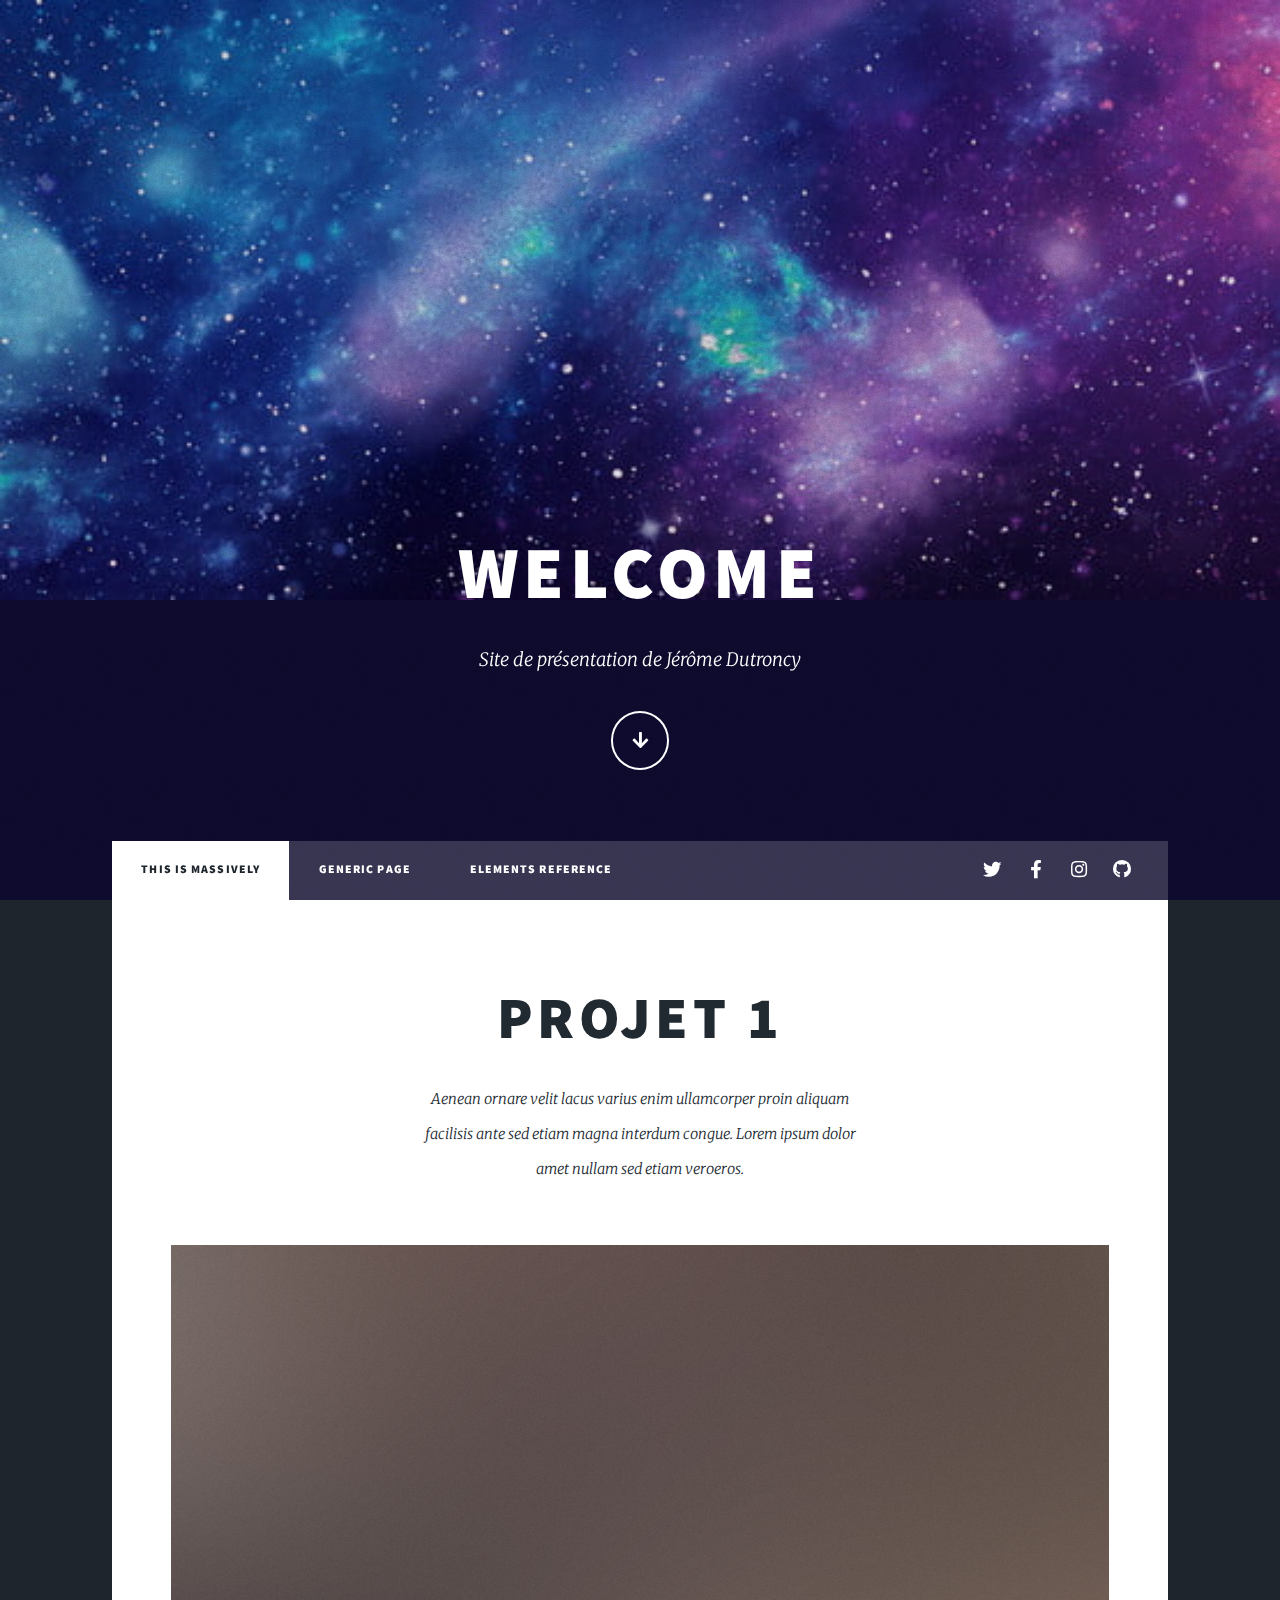
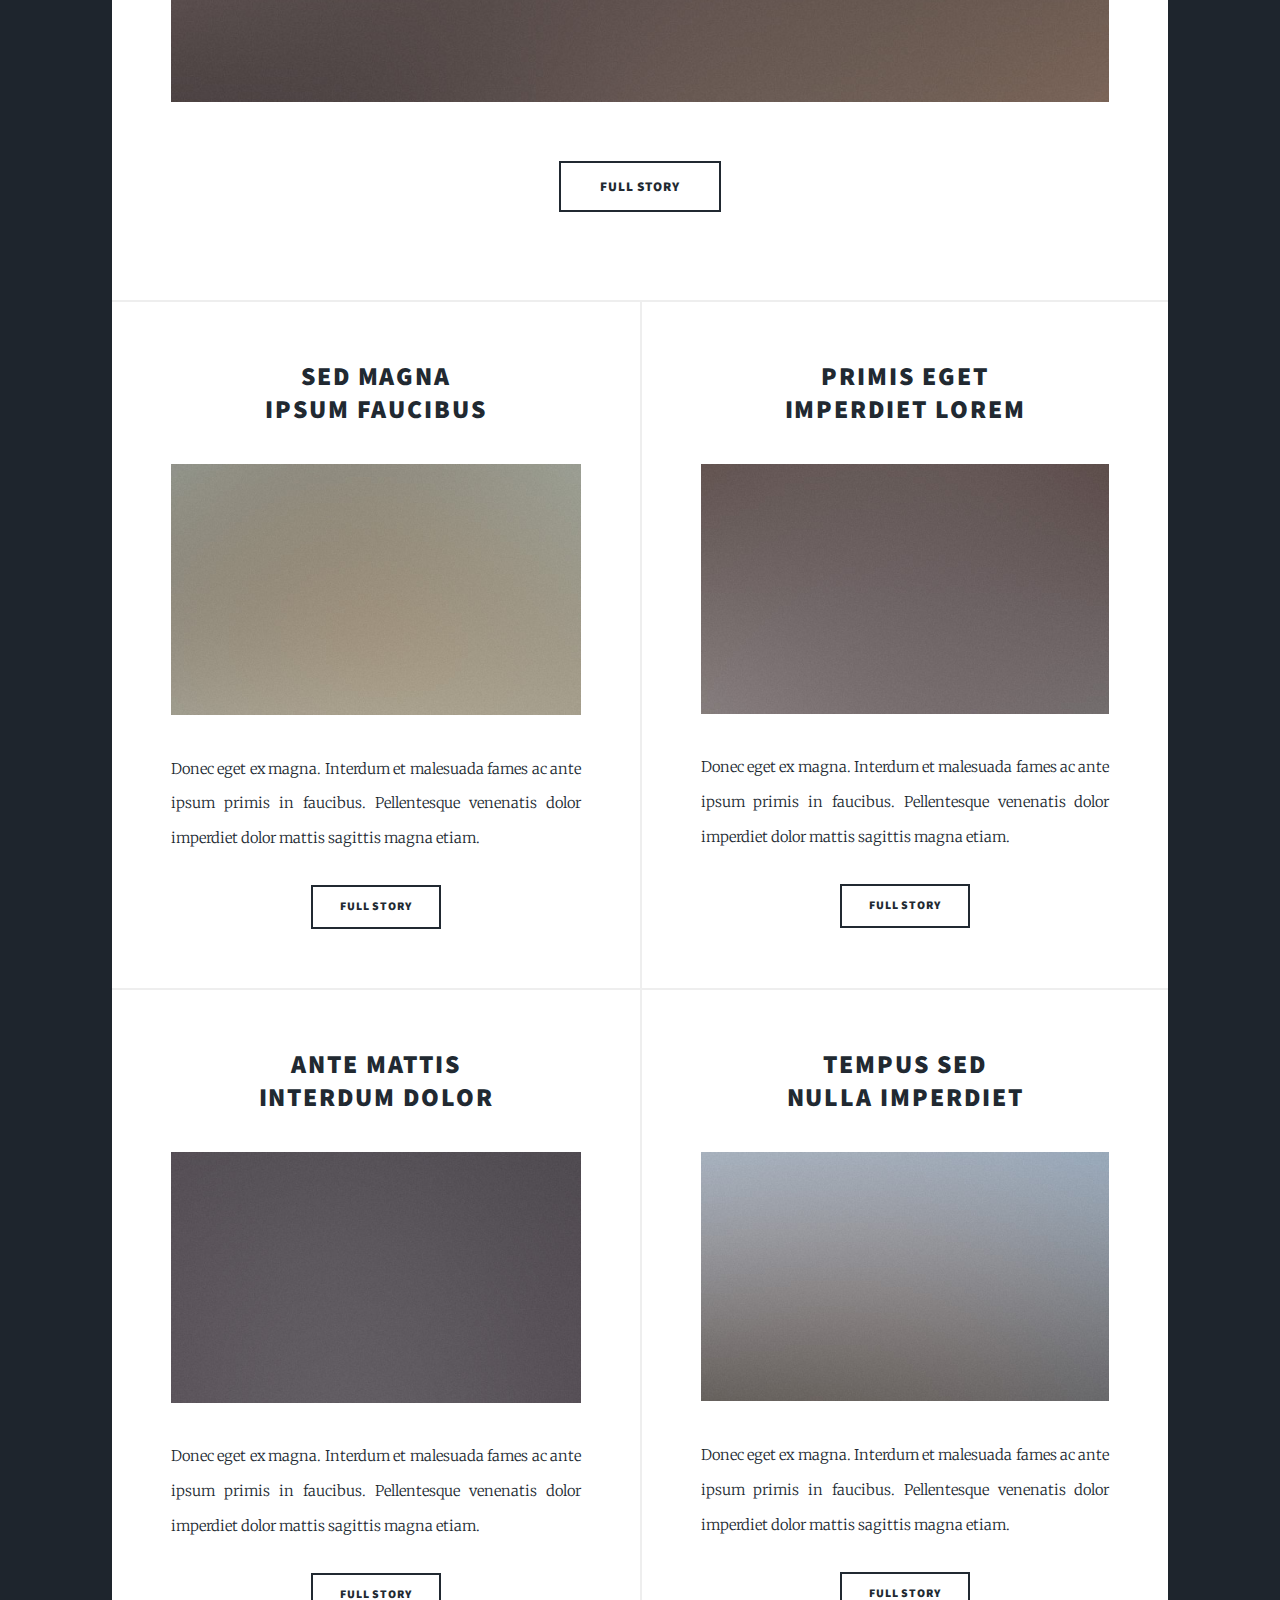
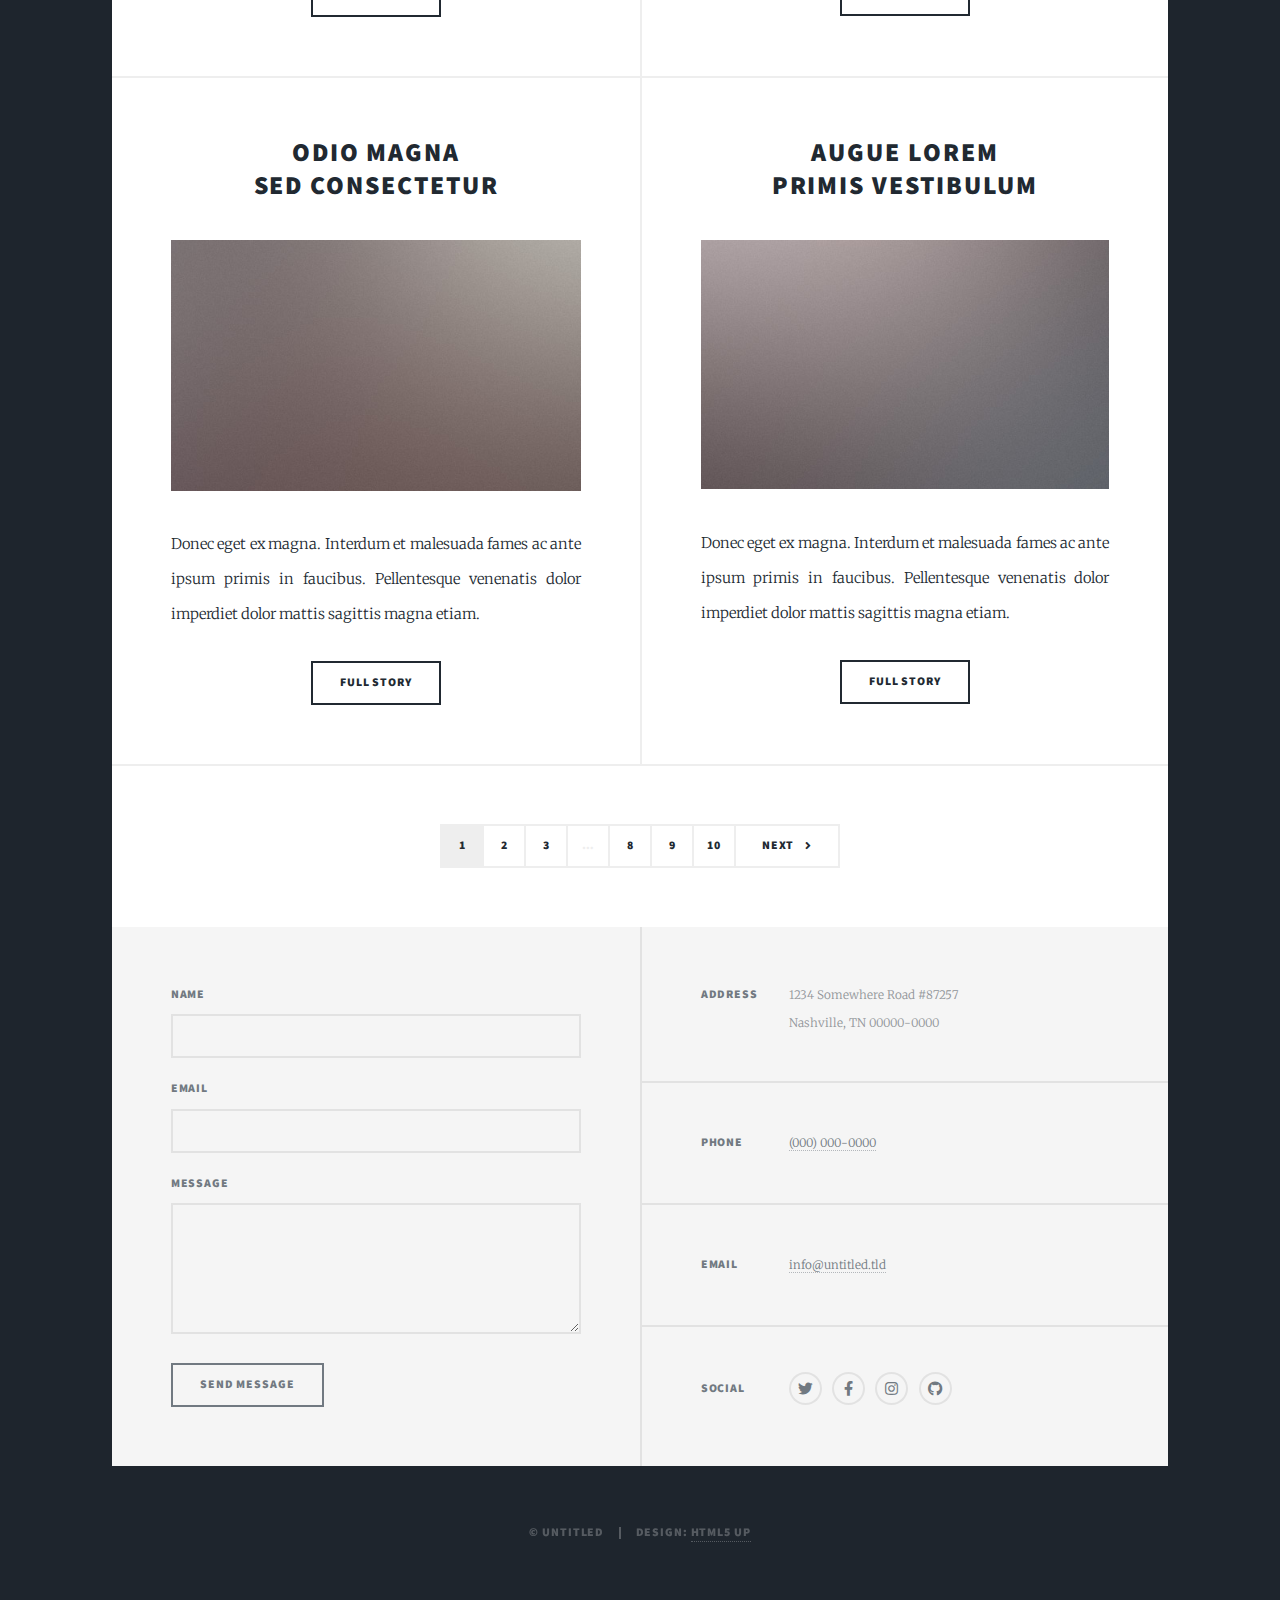
==== commit b6ce1d46: "test2" ====
--- a/index.html
+++ b/index.html
@@ -19,7 +19,7 @@
 
 				<!-- Intro -->
 					<div id="intro">
-						<h1>Bienvenudos </h1>
+						<h1>Welcome </h1>
 						<p>Site de présentation de Jérôme Dutroncy </p>
 						<ul class="actions">
 							<li><a href="#header" class="button icon solid solo fa-arrow-down scrolly">Continue</a></li>
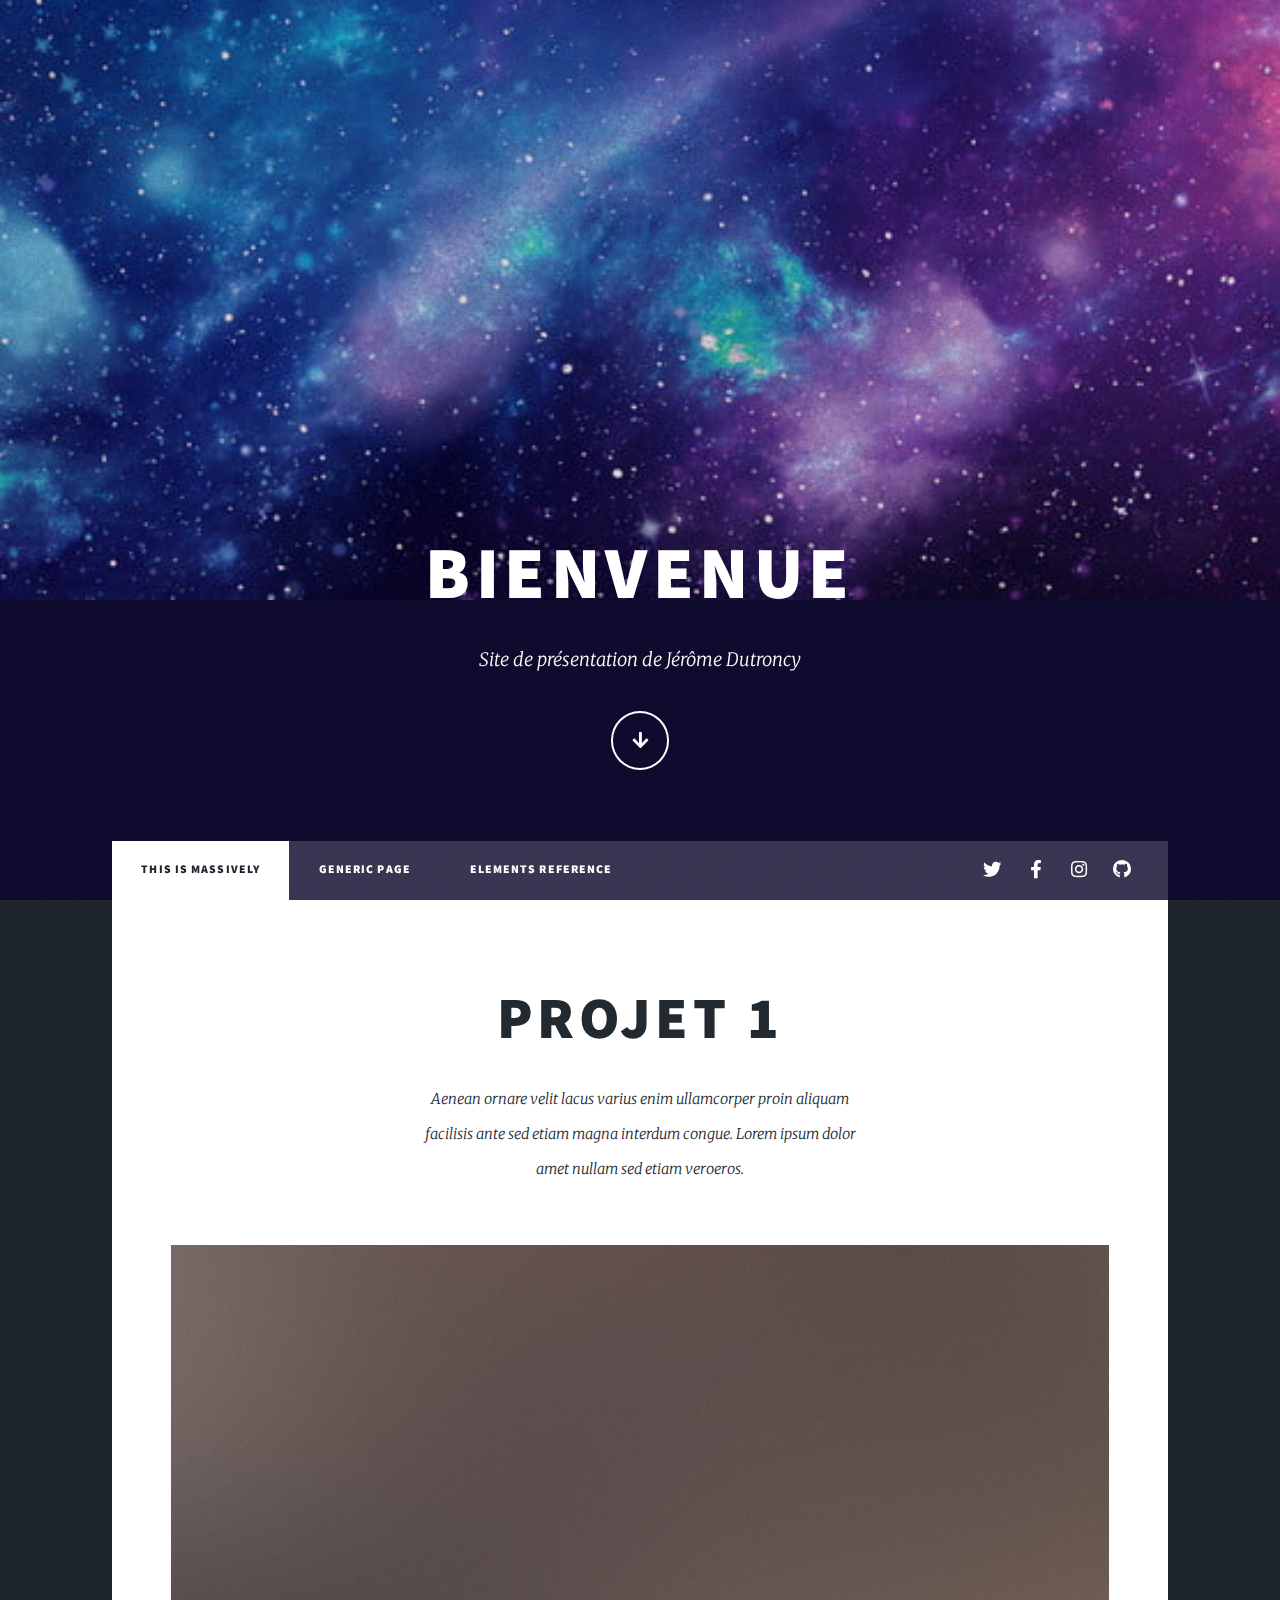
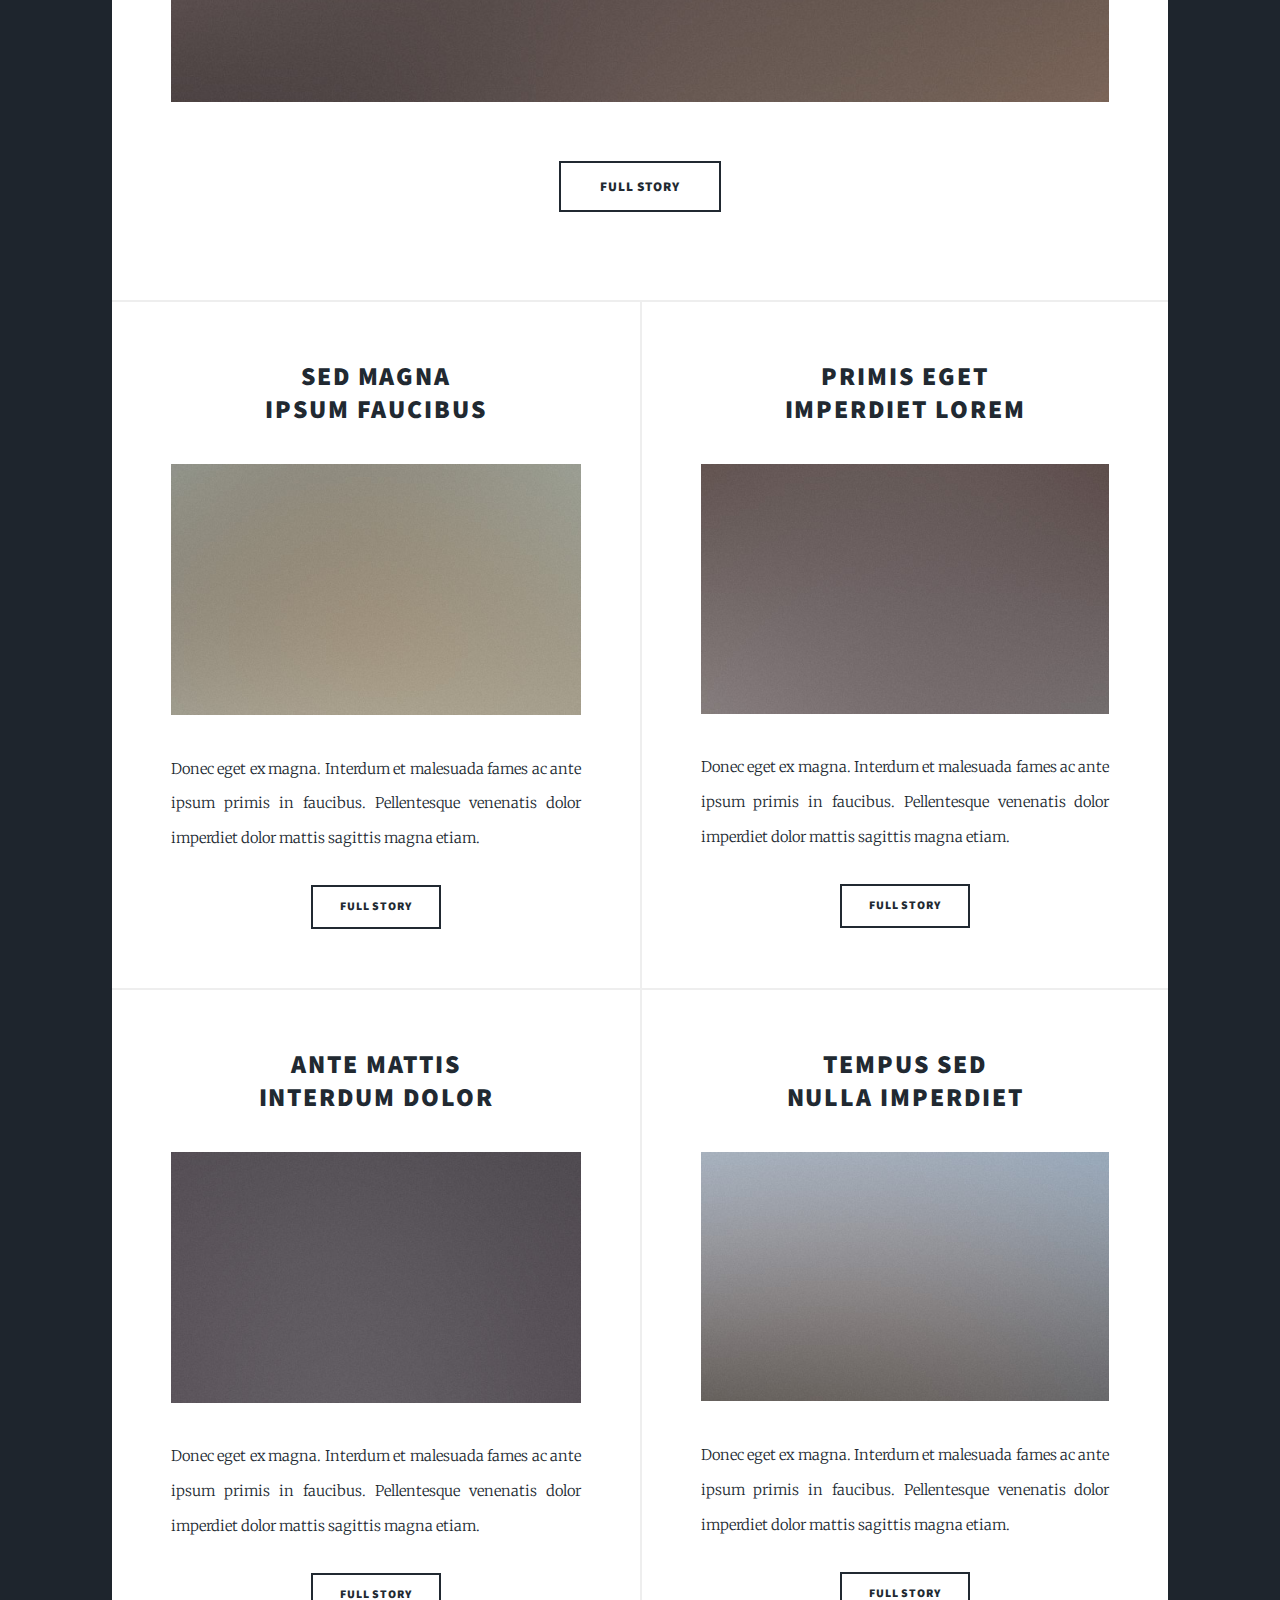
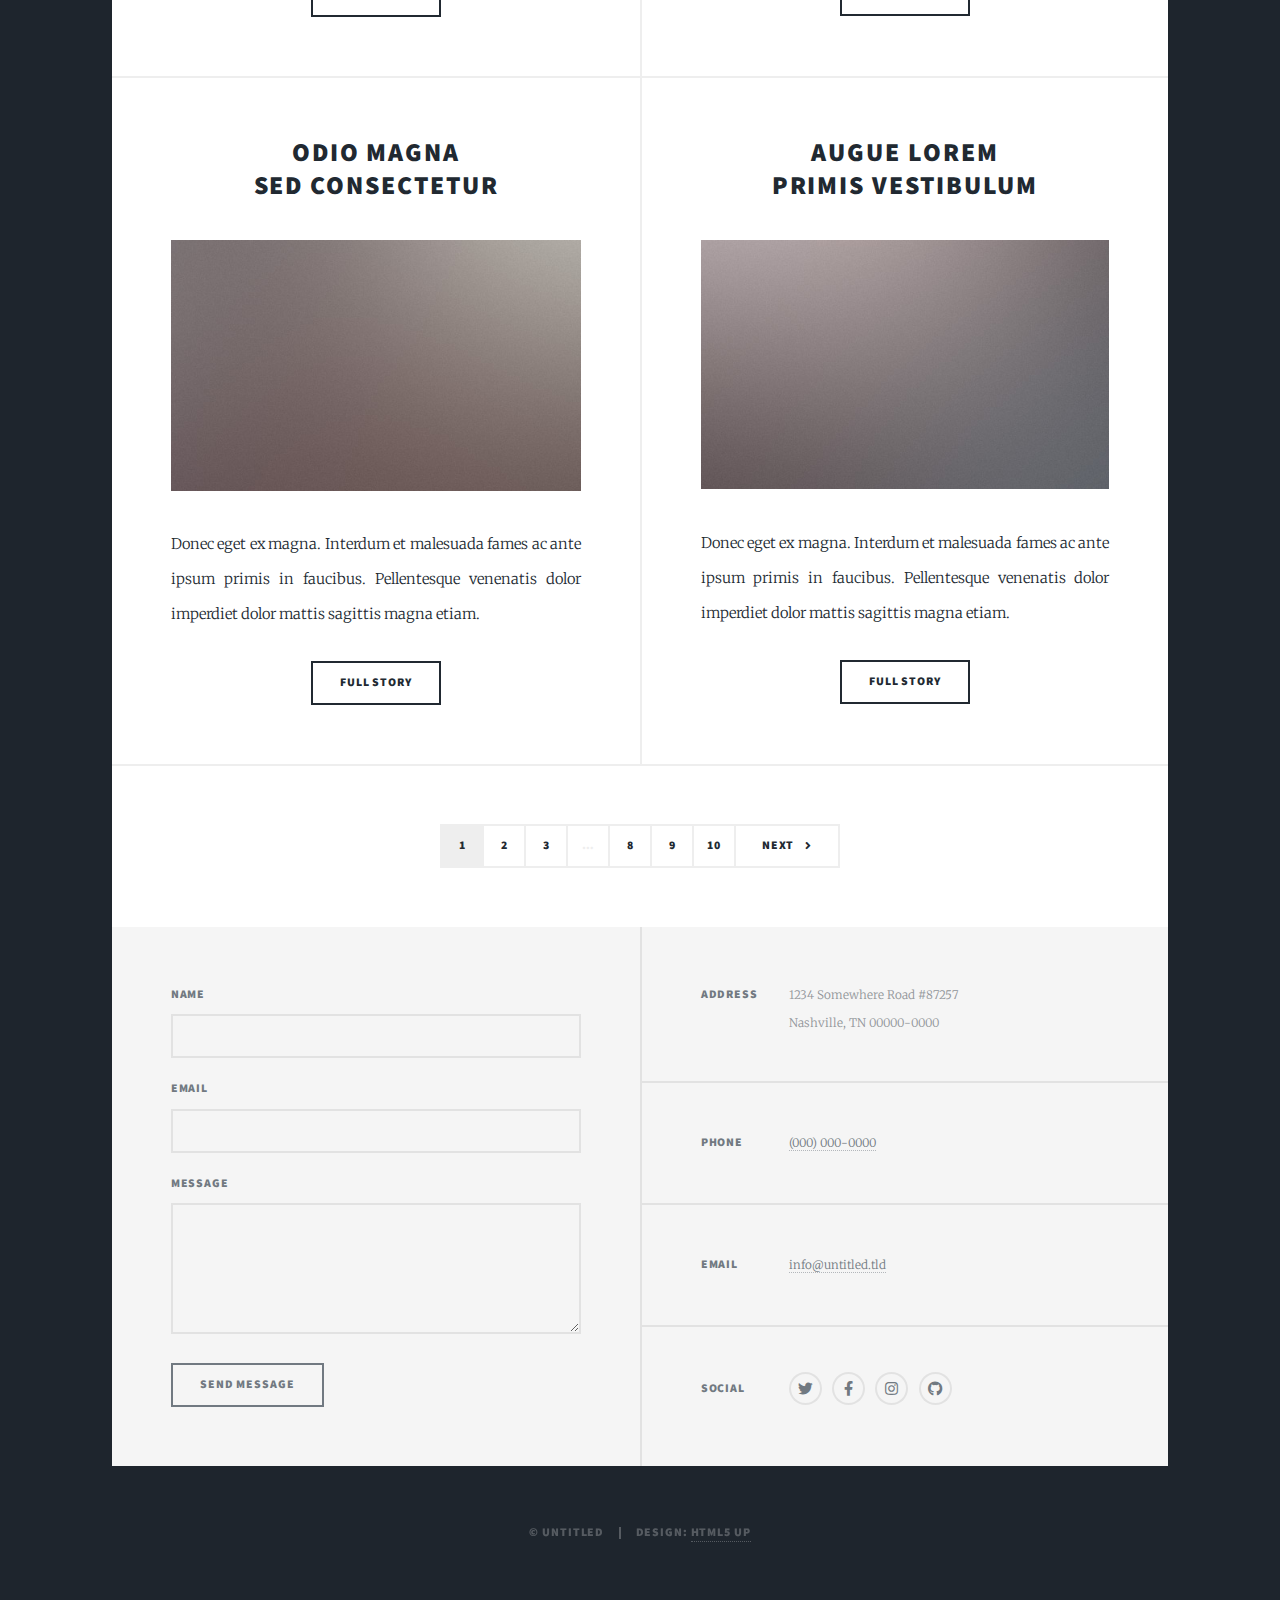
==== commit 83a10a77: "retour initial" ====
--- a/index.html
+++ b/index.html
@@ -19,7 +19,7 @@
 
 				<!-- Intro -->
 					<div id="intro">
-						<h1>Welcome </h1>
+						<h1>Bienvenue</h1>
 						<p>Site de présentation de Jérôme Dutroncy </p>
 						<ul class="actions">
 							<li><a href="#header" class="button icon solid solo fa-arrow-down scrolly">Continue</a></li>
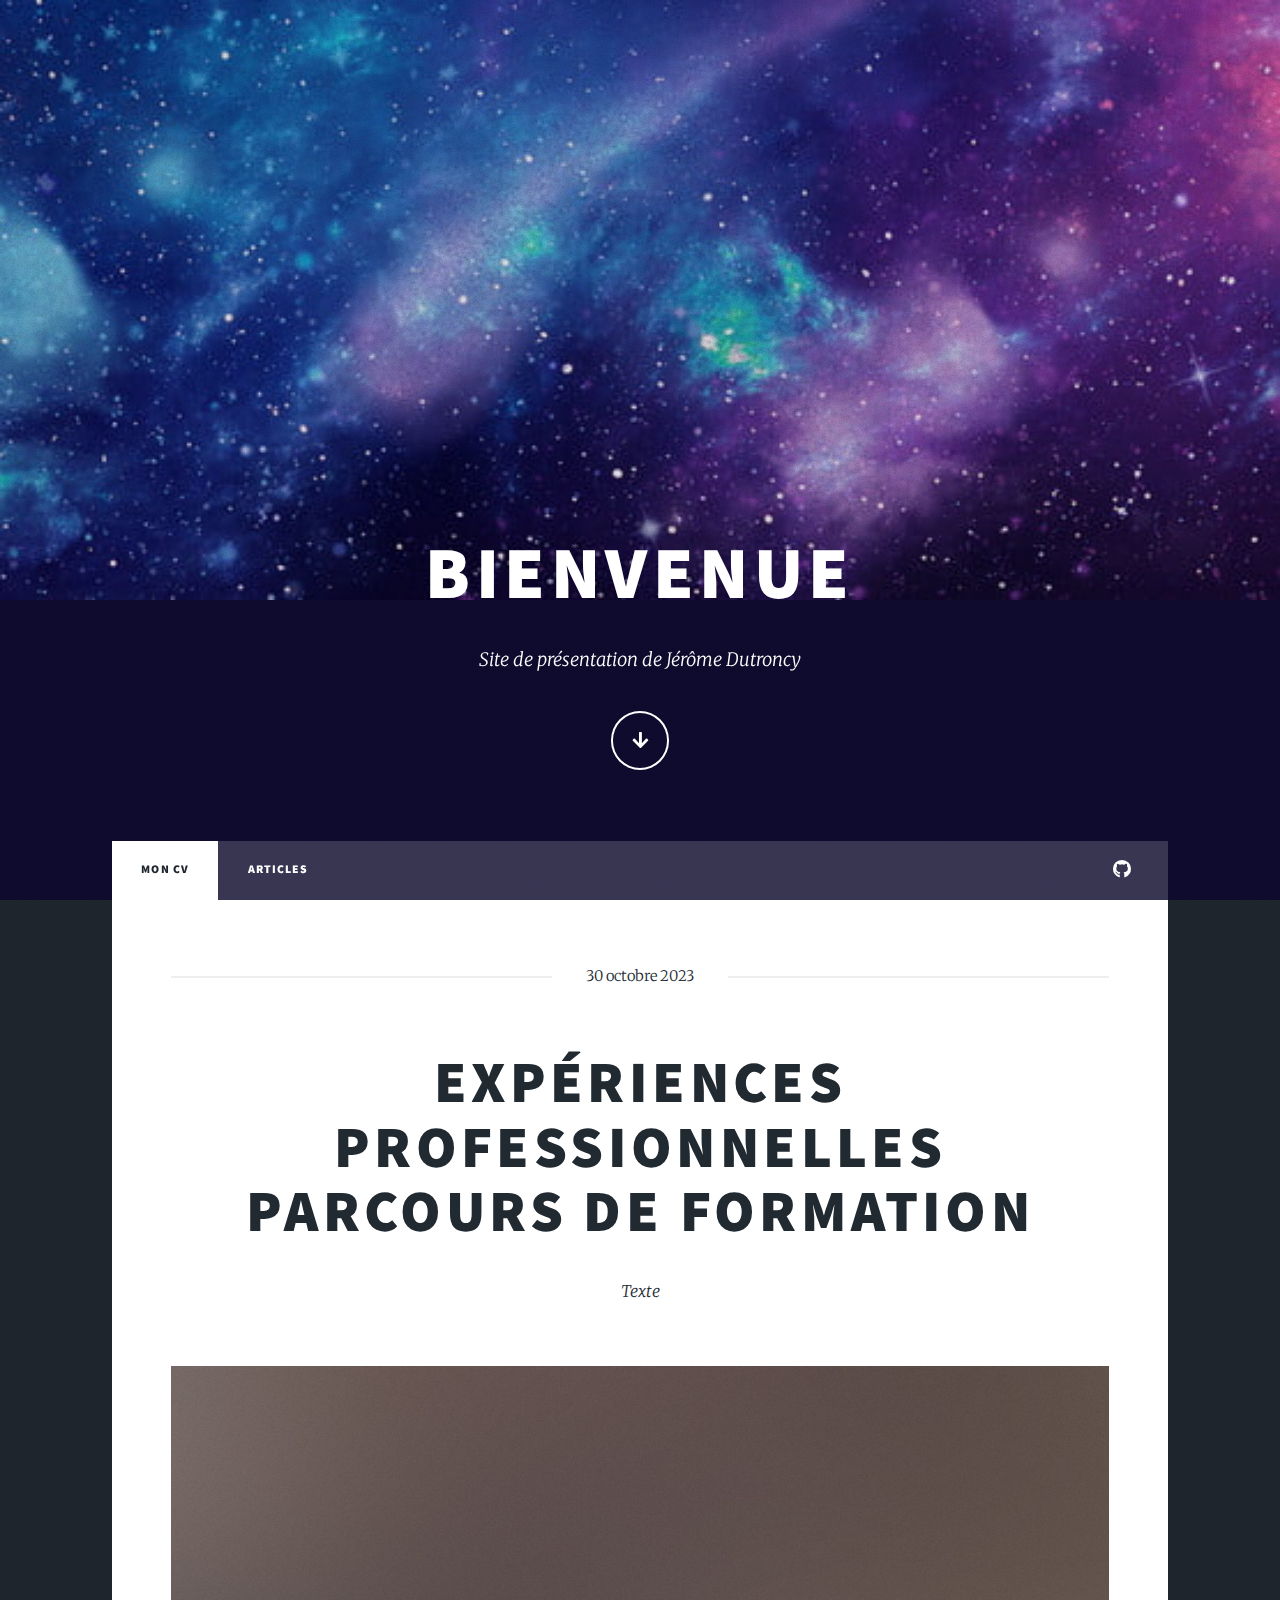
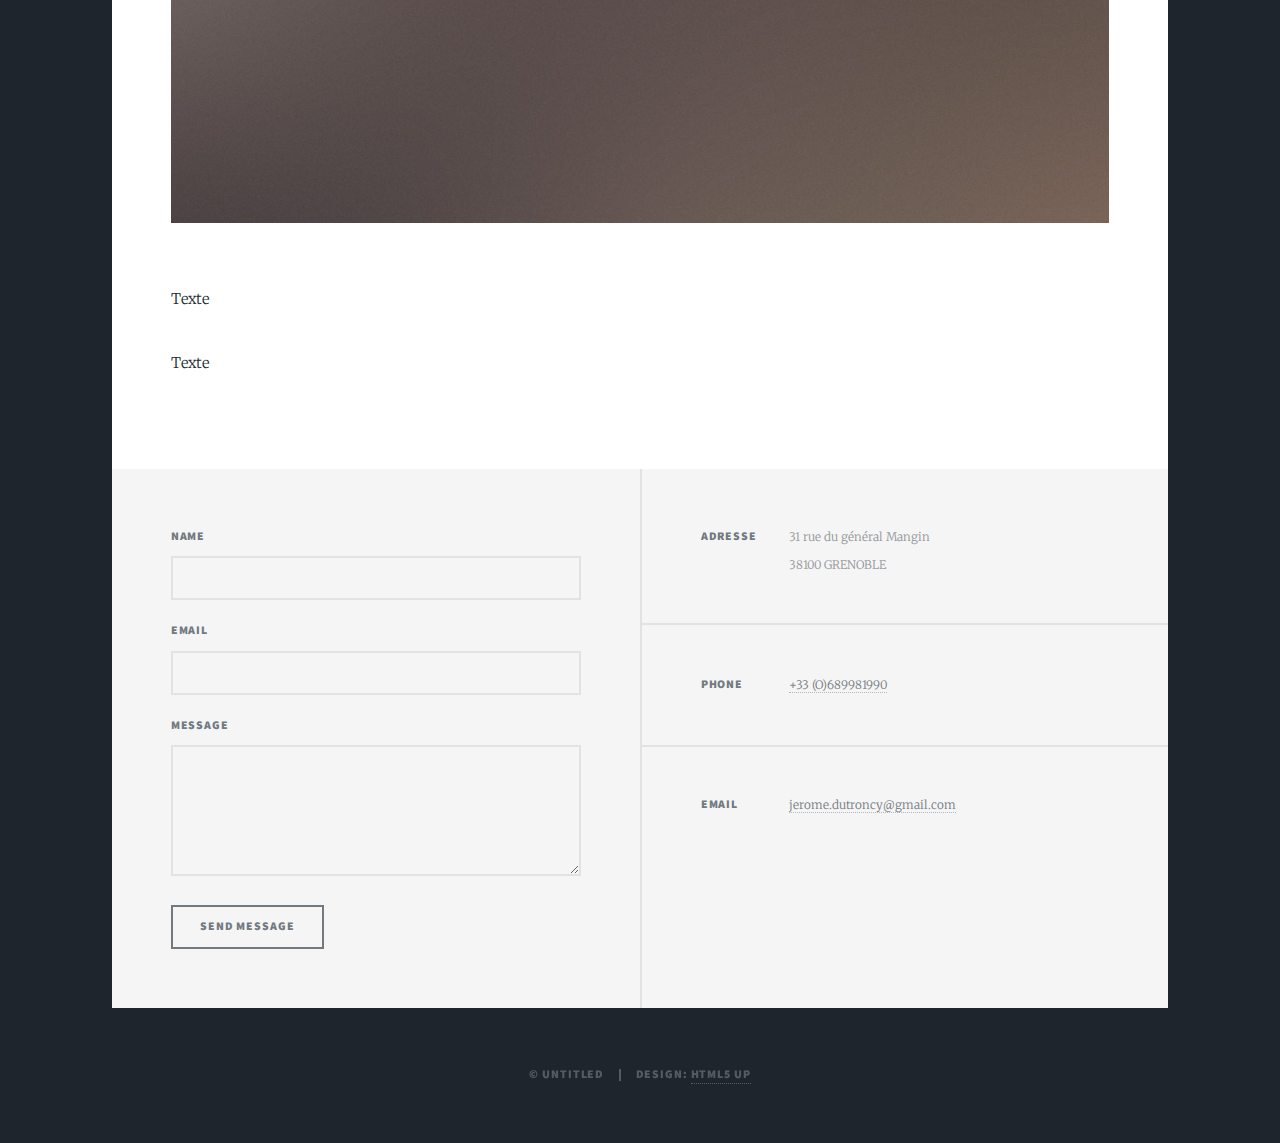
==== commit 68ff212e: "Mise au propre 1" ====
--- a/index.html
+++ b/index.html
@@ -28,20 +28,19 @@
 
 				<!-- Header -->
 					<header id="header">
-						<a href="index.html" class="logo">Data Analyst à Grenoble</a>
+						<a href="index.html" class="logo">Science des données à Grenoble</a>
 					</header>
 
 				<!-- Nav -->
 					<nav id="nav">
 						<ul class="links">
-							<li class="active"><a href="index.html">This is Massively</a></li>
-							<li><a href="generic.html">Generic Page</a></li>
-							<li><a href="elements.html">Elements Reference</a></li>
+							<li class="active"><a href="index.html">Mon Cv</a></li>
+							<li><a href="generic.html">Articles</a></li>
+
+							<!--<li><a href="elements.html">Annexes</a></li>>-->
+							
 						</ul>
 						<ul class="icons">
-							<li><a href="#" class="icon brands fa-twitter"><span class="label">Twitter</span></a></li>
-							<li><a href="#" class="icon brands fa-facebook-f"><span class="label">Facebook</span></a></li>
-							<li><a href="#" class="icon brands fa-instagram"><span class="label">Instagram</span></a></li>
 							<li><a href="#" class="icon brands fa-github"><span class="label">GitHub</span></a></li>
 						</ul>
 					</nav>
@@ -50,104 +49,18 @@
 					<div id="main">
 
 						<!-- Featured Post -->
-							<article class="post featured">
-								<header class="major">
-									<h2><a href="#">Projet 1<br /></a></h2>
-									<p>Aenean ornare velit lacus varius enim ullamcorper proin aliquam<br />
-									facilisis ante sed etiam magna interdum congue. Lorem ipsum dolor<br />
-									amet nullam sed etiam veroeros.</p>
-								</header>
-								<a href="#" class="image main"><img src="images/pic01.jpg" alt="" /></a>
-								<ul class="actions special">
-									<li><a href="#" class="button large">Full Story</a></li>
-								</ul>
-							</article>
-
-						<!-- Posts -->
-							<section class="posts">
-								<article>
-									<header>
-										<h2><a href="#">Sed magna<br />
-										ipsum faucibus</a></h2>
-									</header>
-									<a href="#" class="image fit"><img src="images/pic02.jpg" alt="" /></a>
-									<p>Donec eget ex magna. Interdum et malesuada fames ac ante ipsum primis in faucibus. Pellentesque venenatis dolor imperdiet dolor mattis sagittis magna etiam.</p>
-									<ul class="actions special">
-										<li><a href="#" class="button">Full Story</a></li>
-									</ul>
-								</article>
-								<article>
-									<header>
-										<h2><a href="#">Primis eget<br />
-										imperdiet lorem</a></h2>
-									</header>
-									<a href="#" class="image fit"><img src="images/pic03.jpg" alt="" /></a>
-									<p>Donec eget ex magna. Interdum et malesuada fames ac ante ipsum primis in faucibus. Pellentesque venenatis dolor imperdiet dolor mattis sagittis magna etiam.</p>
-									<ul class="actions special">
-										<li><a href="#" class="button">Full Story</a></li>
-									</ul>
-								</article>
-								<article>
-									<header>
-										<h2><a href="#">Ante mattis<br />
-										interdum dolor</a></h2>
-									</header>
-									<a href="#" class="image fit"><img src="images/pic04.jpg" alt="" /></a>
-									<p>Donec eget ex magna. Interdum et malesuada fames ac ante ipsum primis in faucibus. Pellentesque venenatis dolor imperdiet dolor mattis sagittis magna etiam.</p>
-									<ul class="actions special">
-										<li><a href="#" class="button">Full Story</a></li>
-									</ul>
-								</article>
-								<article>
-									<header>
-										<h2><a href="#">Tempus sed<br />
-										nulla imperdiet</a></h2>
-									</header>
-									<a href="#" class="image fit"><img src="images/pic05.jpg" alt="" /></a>
-									<p>Donec eget ex magna. Interdum et malesuada fames ac ante ipsum primis in faucibus. Pellentesque venenatis dolor imperdiet dolor mattis sagittis magna etiam.</p>
-									<ul class="actions special">
-										<li><a href="#" class="button">Full Story</a></li>
-									</ul>
-								</article>
-								<article>
-									<header>
-										<h2><a href="#">Odio magna<br />
-										sed consectetur</a></h2>
-									</header>
-									<a href="#" class="image fit"><img src="images/pic06.jpg" alt="" /></a>
-									<p>Donec eget ex magna. Interdum et malesuada fames ac ante ipsum primis in faucibus. Pellentesque venenatis dolor imperdiet dolor mattis sagittis magna etiam.</p>
-									<ul class="actions special">
-										<li><a href="#" class="button">Full Story</a></li>
-									</ul>
-								</article>
-								<article>
-									<header>
-										<h2><a href="#">Augue lorem<br />
-										primis vestibulum</a></h2>
-									</header>
-									<a href="#" class="image fit"><img src="images/pic07.jpg" alt="" /></a>
-									<p>Donec eget ex magna. Interdum et malesuada fames ac ante ipsum primis in faucibus. Pellentesque venenatis dolor imperdiet dolor mattis sagittis magna etiam.</p>
-									<ul class="actions special">
-										<li><a href="#" class="button">Full Story</a></li>
-									</ul>
-								</article>
-							</section>
-
-						<!-- Footer -->
-							<footer>
-								<div class="pagination">
-									<!--<a href="#" class="previous">Prev</a>-->
-									<a href="#" class="page active">1</a>
-									<a href="#" class="page">2</a>
-									<a href="#" class="page">3</a>
-									<span class="extra">&hellip;</span>
-									<a href="#" class="page">8</a>
-									<a href="#" class="page">9</a>
-									<a href="#" class="page">10</a>
-									<a href="#" class="next">Next</a>
-								</div>
-							</footer>
-
+						<section class="post">
+							<header class="major">
+								<span class="date">30 octobre 2023</span>
+								<h1>Expériences professionnelles<br />
+								Parcours de formation</h1>
+								<p>Texte</p>
+							</header>
+							<div class="image main"><img src="images/pic01.jpg" alt="" /></div>
+							<p>Texte</p>
+							<p>Texte</p>
+						</section>	
+							
 					</div>
 
 				<!-- Footer -->
@@ -175,26 +88,17 @@
 						</section>
 						<section class="split contact">
 							<section class="alt">
-								<h3>Address</h3>
-								<p>1234 Somewhere Road #87257<br />
-								Nashville, TN 00000-0000</p>
+								<h3>Adresse</h3>
+								<p>31 rue du général Mangin<br />
+								38100 GRENOBLE</p>
 							</section>
 							<section>
 								<h3>Phone</h3>
-								<p><a href="#">(000) 000-0000</a></p>
+								<p><a href="#">+33 (O)689981990</a></p>
 							</section>
 							<section>
 								<h3>Email</h3>
-								<p><a href="#">info@untitled.tld</a></p>
-							</section>
-							<section>
-								<h3>Social</h3>
-								<ul class="icons alt">
-									<li><a href="#" class="icon brands alt fa-twitter"><span class="label">Twitter</span></a></li>
-									<li><a href="#" class="icon brands alt fa-facebook-f"><span class="label">Facebook</span></a></li>
-									<li><a href="#" class="icon brands alt fa-instagram"><span class="label">Instagram</span></a></li>
-									<li><a href="#" class="icon brands alt fa-github"><span class="label">GitHub</span></a></li>
-								</ul>
+								<p><a href="#">jerome.dutroncy@gmail.com</a></p>
 							</section>
 						</section>
 					</footer>
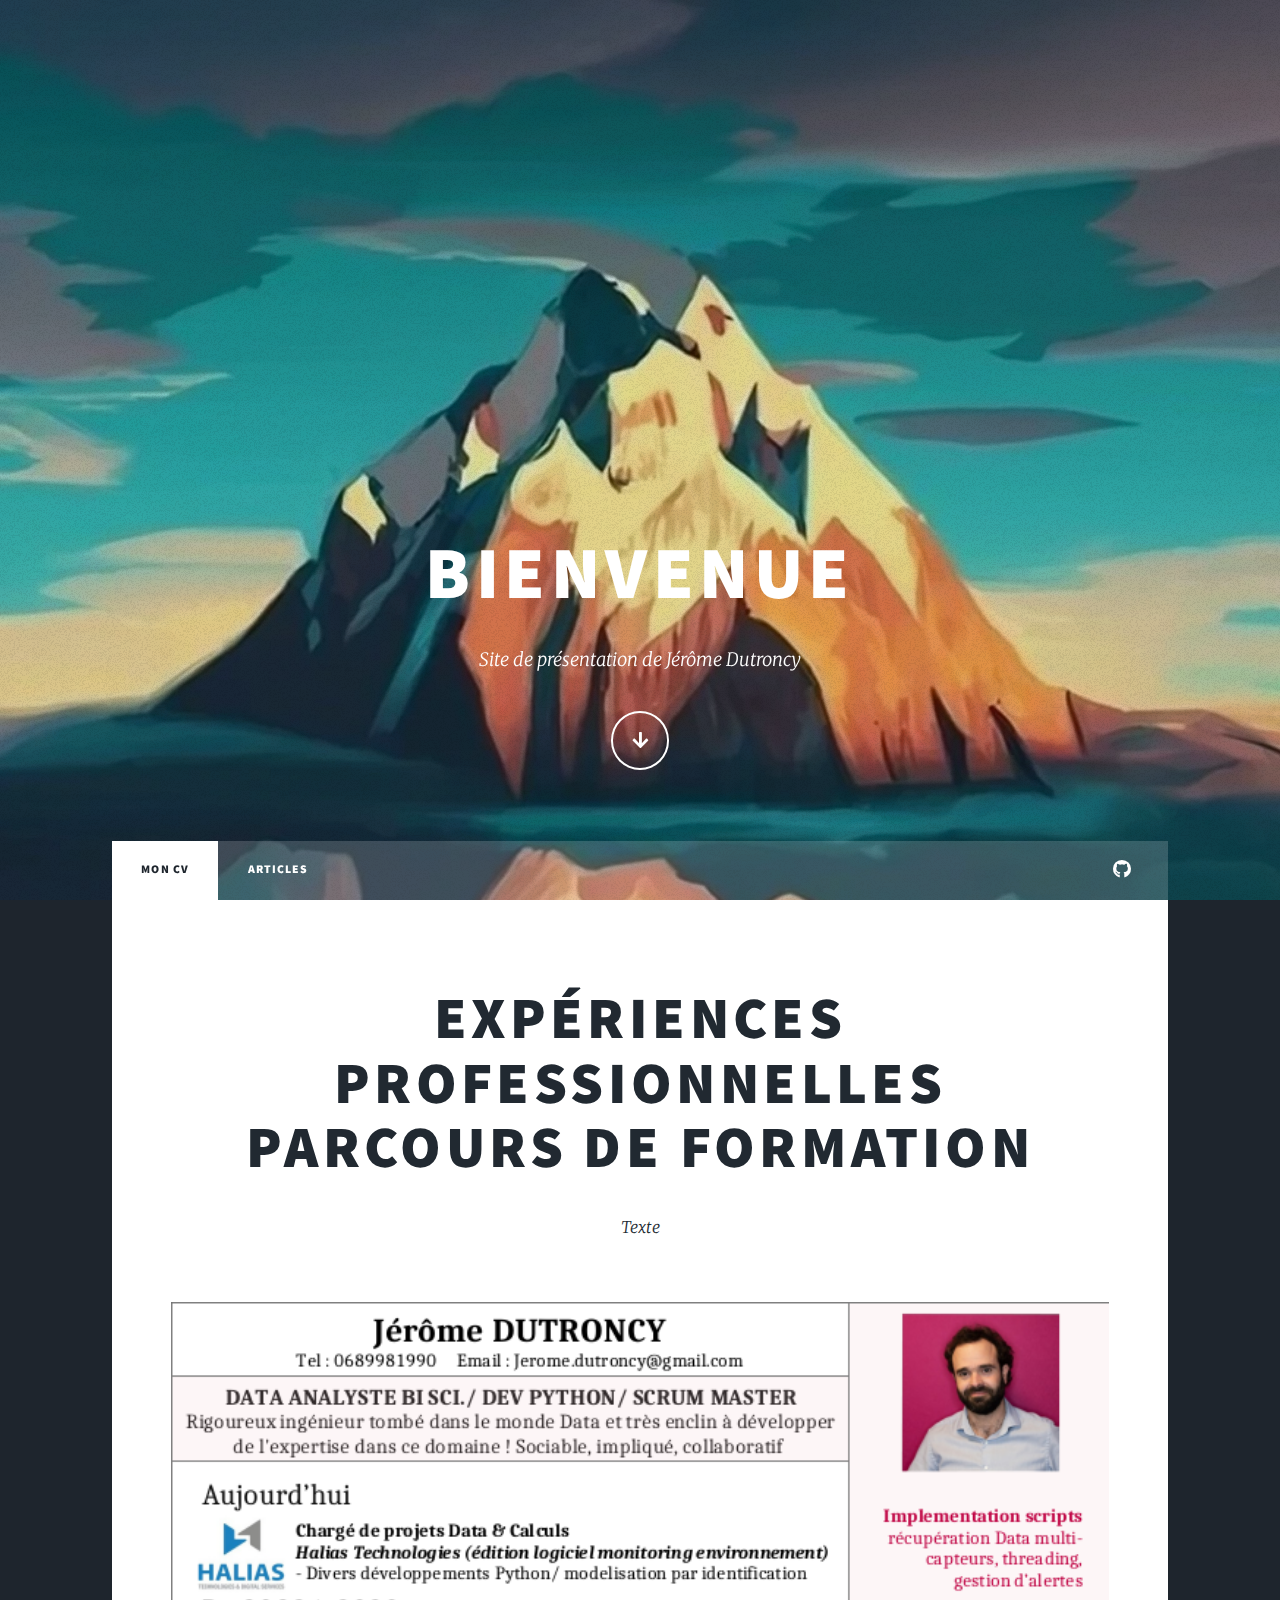
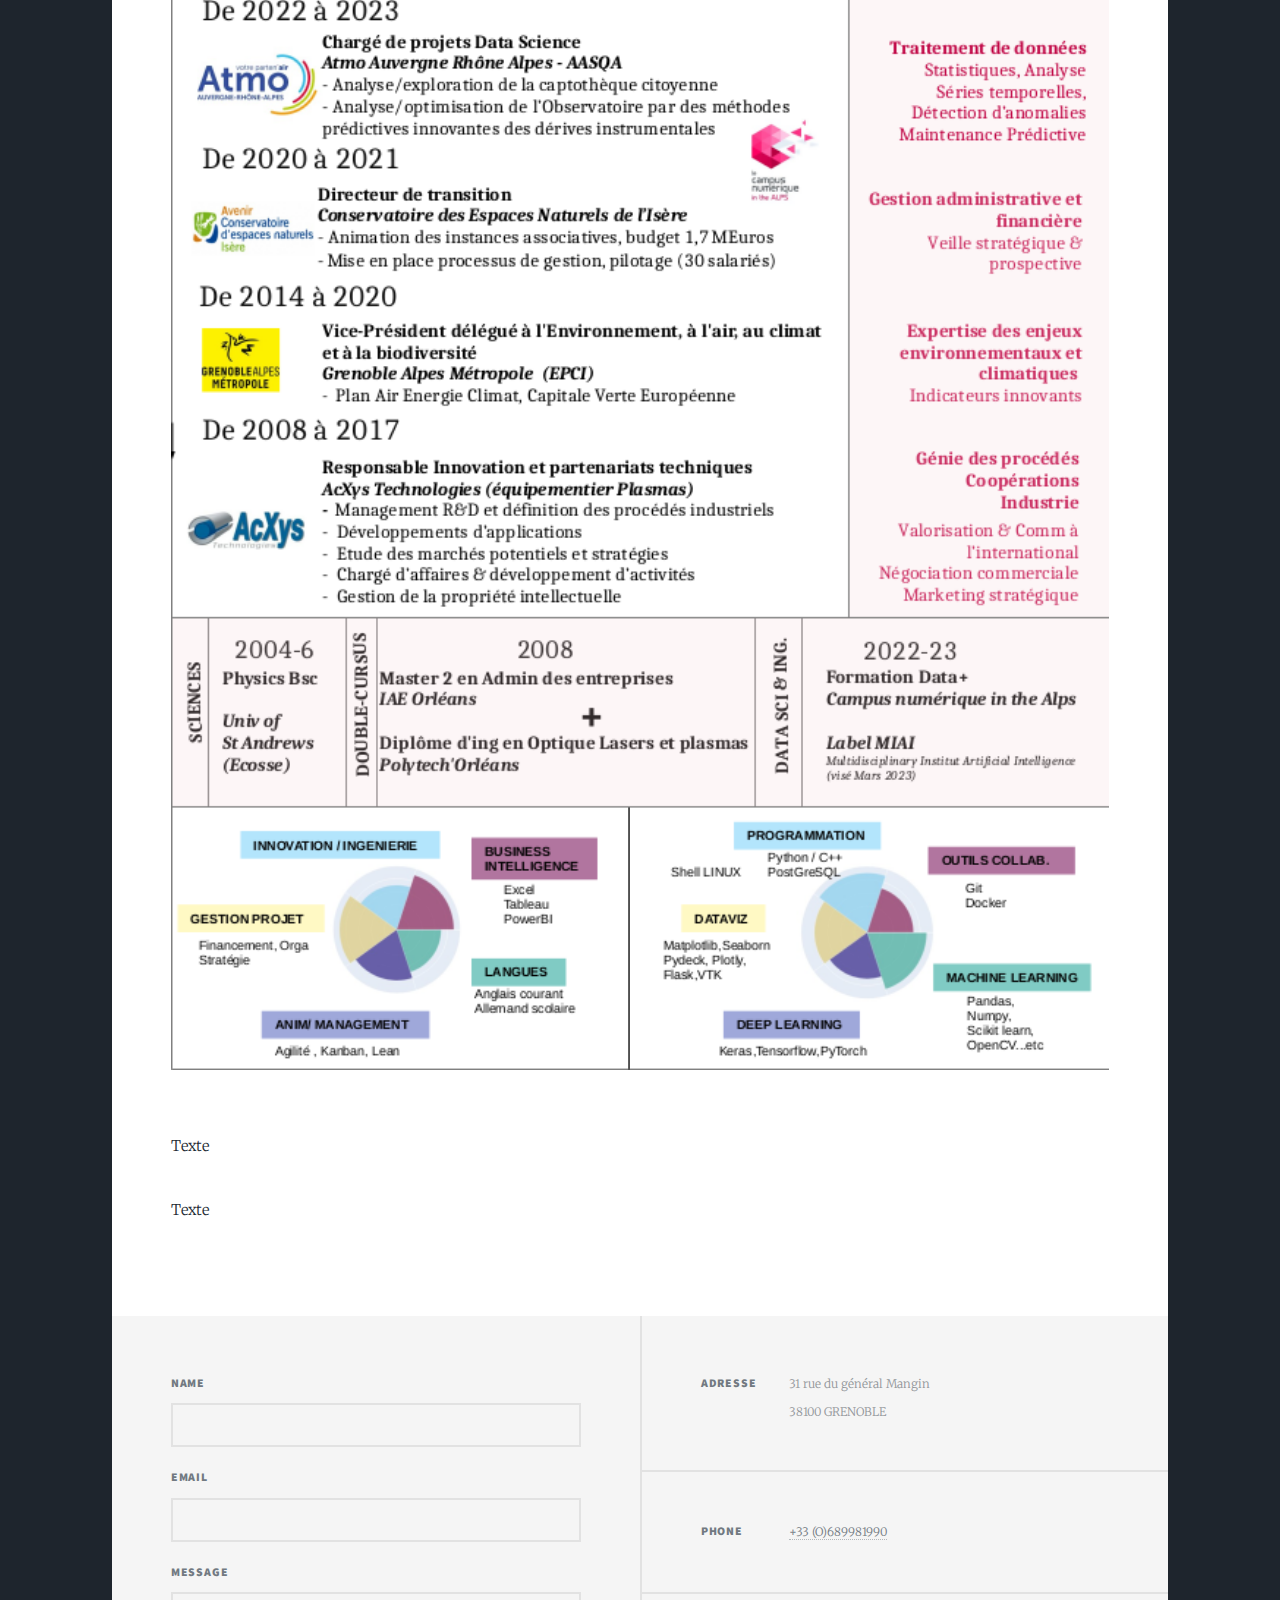
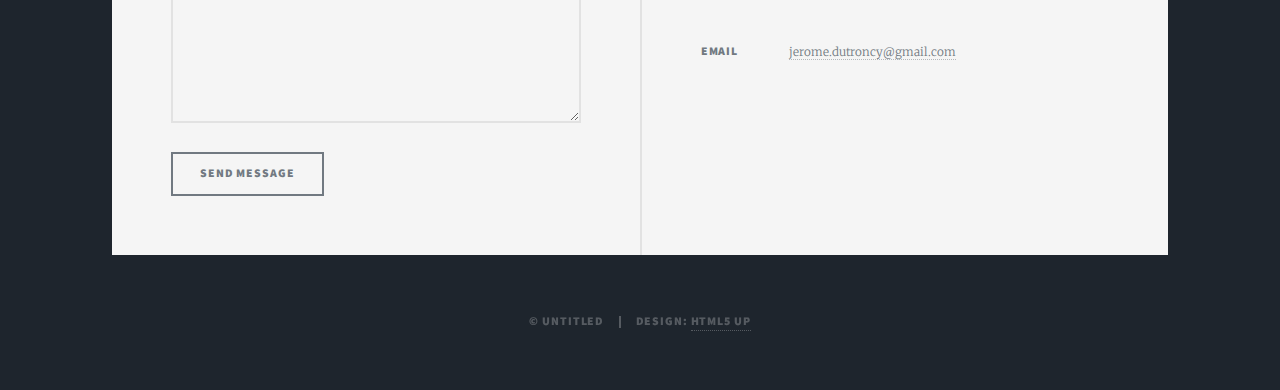
==== commit 239c28c6: "CV image" ====
--- a/index.html
+++ b/index.html
@@ -51,12 +51,11 @@
 						<!-- Featured Post -->
 						<section class="post">
 							<header class="major">
-								<span class="date">30 octobre 2023</span>
 								<h1>Expériences professionnelles<br />
 								Parcours de formation</h1>
 								<p>Texte</p>
 							</header>
-							<div class="image main"><img src="images/pic01.jpg" alt="" /></div>
+							<div class="image main"><img src="images/cv_image.png" alt="" /></div>
 							<p>Texte</p>
 							<p>Texte</p>
 						</section>	
--- a/assets/css/main.css
+++ b/assets/css/main.css
@@ -3234,7 +3234,7 @@
 			width: 100%;
 			height: 100%;
 			background-color: #100c33;
-			background-image: url("../../images/overlay.png"), linear-gradient(0deg, rgba(0, 0, 0, 0.1), rgba(0, 0, 0, 0.1)), url("../../images/bg2.jpg");
+			background-image: url("../../images/overlay.png"), linear-gradient(0deg, rgba(0, 0, 0, 0.1), rgba(0, 0, 0, 0.1)), url("../../images/bg3.png");
 			background-size: auto,								auto,														100% auto;
 			background-position: center,								center,														top center;
 			background-repeat: repeat,								no-repeat,													no-repeat;
--- a/assets/css/noscript.css
+++ b/assets/css/noscript.css
@@ -1,16 +1,16 @@
 @import url(font-awesome.min.css);
 
-/*
-	Massively by HTML5 UP
-	html5up.net | @ajlkn
-	Free for personal and commercial use under the CCA 3.0 license (html5up.net/license)
+/*
+	Massively by HTML5 UP
+	html5up.net | @ajlkn
+	Free for personal and commercial use under the CCA 3.0 license (html5up.net/license)
 */
 
 /* Wrapper */
 
 	#wrapper {
 		background-color: #212931;
-		background-image: url("../../images/overlay.png"), linear-gradient(0deg, rgba(0, 0, 0, 0.1), rgba(0, 0, 0, 0.1)), url("../../images/bg.jpg");
+		background-image: url("../../images/overlay.png"), linear-gradient(0deg, rgba(0, 0, 0, 0.1), rgba(0, 0, 0, 0.1)), url("../../images/bg3.png");
 		background-size: auto,								auto,														100% auto;
 		background-position: center,								center,														top center;
 		background-repeat: repeat,								no-repeat,													no-repeat;
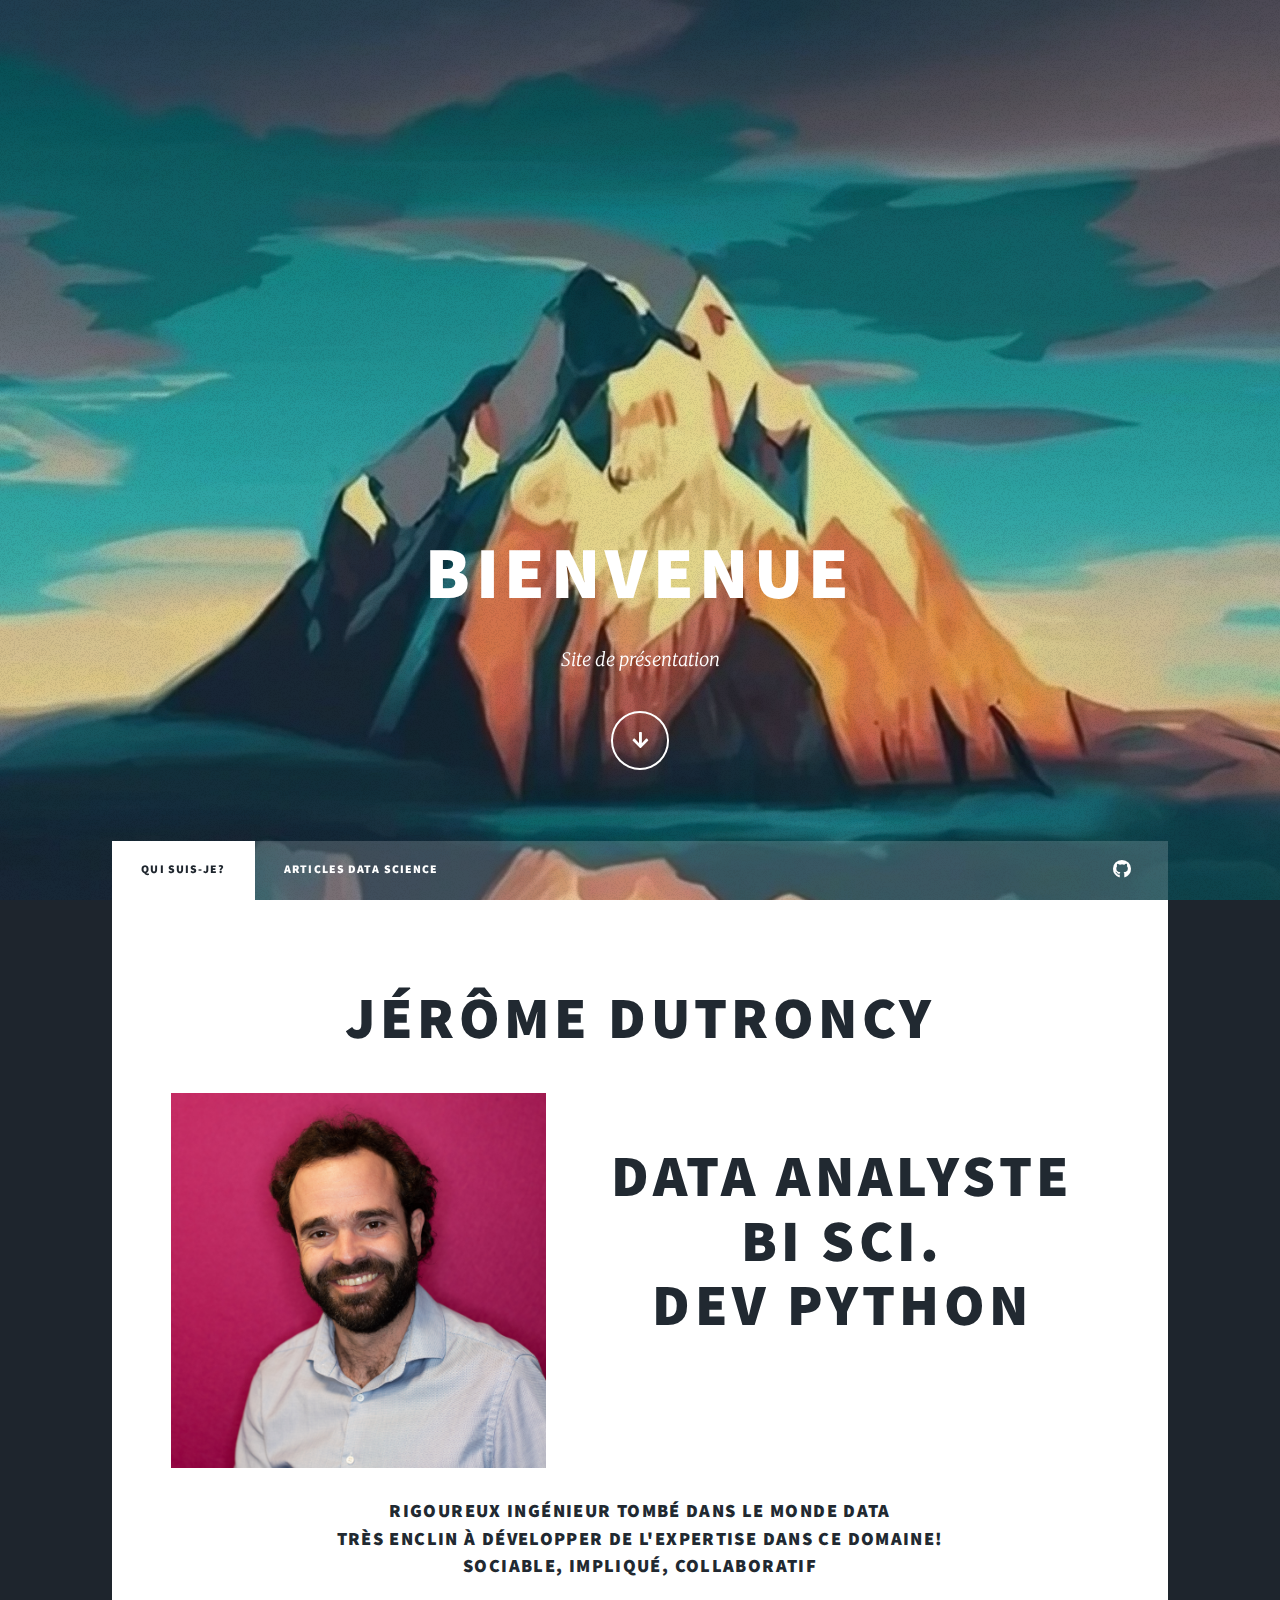
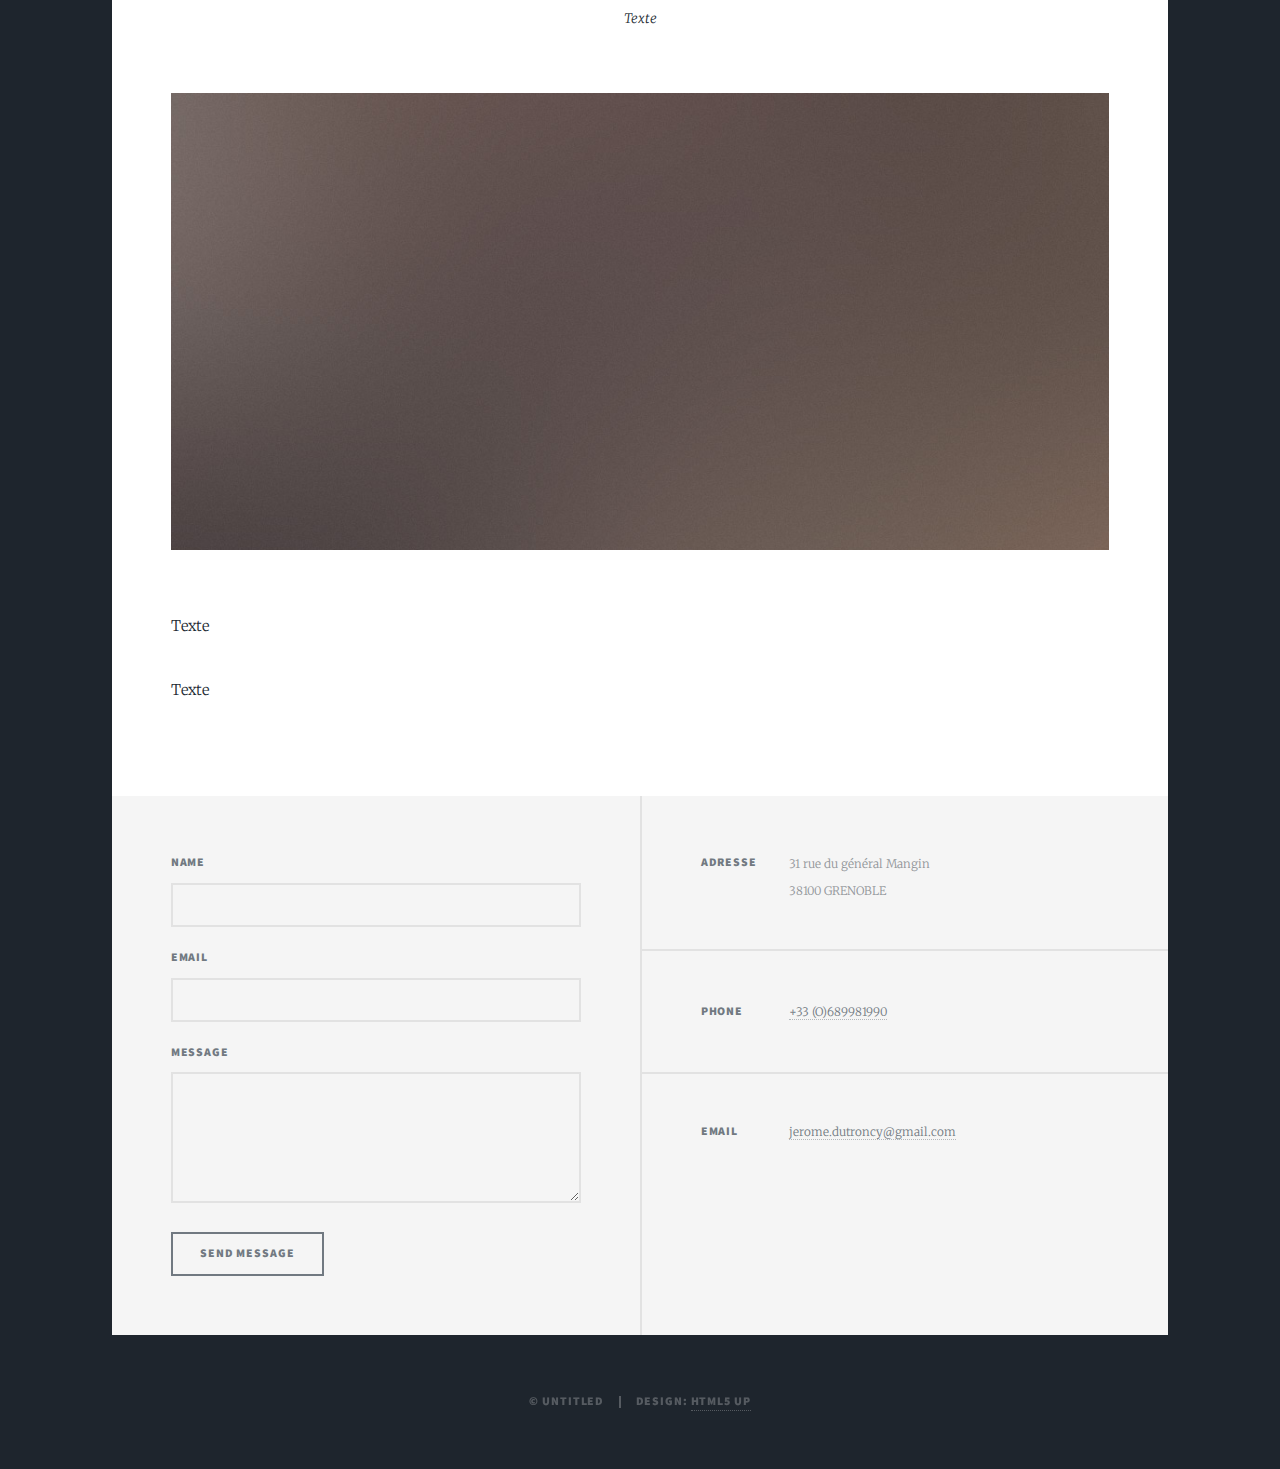
==== commit a54e9ec6: "ajout page1" ====
--- a/index.html
+++ b/index.html
@@ -20,7 +20,7 @@
 				<!-- Intro -->
 					<div id="intro">
 						<h1>Bienvenue</h1>
-						<p>Site de présentation de Jérôme Dutroncy </p>
+						<p>Site de présentation</p>
 						<ul class="actions">
 							<li><a href="#header" class="button icon solid solo fa-arrow-down scrolly">Continue</a></li>
 						</ul>
@@ -28,14 +28,14 @@
 
 				<!-- Header -->
 					<header id="header">
-						<a href="index.html" class="logo">Science des données à Grenoble</a>
+						<!--<a href="index.html" class="image main">Science des données à Grenoble</a>-->
 					</header>
 
 				<!-- Nav -->
 					<nav id="nav">
 						<ul class="links">
-							<li class="active"><a href="index.html">Mon Cv</a></li>
-							<li><a href="generic.html">Articles</a></li>
+							<li class="active"><a href="index.html">Qui suis-je?</a></li>
+							<li><a href="generic.html">Articles Data Science</a></li>
 
 							<!--<li><a href="elements.html">Annexes</a></li>>-->
 							
@@ -51,11 +51,15 @@
 						<!-- Featured Post -->
 						<section class="post">
 							<header class="major">
-								<h1>Expériences professionnelles<br />
-								Parcours de formation</h1>
+								<h1>Jérôme Dutroncy</h1>
+								<div class="image left"><img src="images/moi.jpg" alt="" /></div>
+								<h2><br />DATA ANALYSTE BI SCI.<br />DEV PYTHON<br /><br /><br /></h2>
+								<h3>Rigoureux ingénieur tombé dans le monde Data <br /> 
+									très enclin à développer de l'expertise dans ce domaine! <br />
+									Sociable, impliqué, collaboratif </h3>
 								<p>Texte</p>
 							</header>
-							<div class="image main"><img src="images/cv_image.png" alt="" /></div>
+							<div class="image main"><img src="images/pic01.jpg" alt="" /></div>
 							<p>Texte</p>
 							<p>Texte</p>
 						</section>	
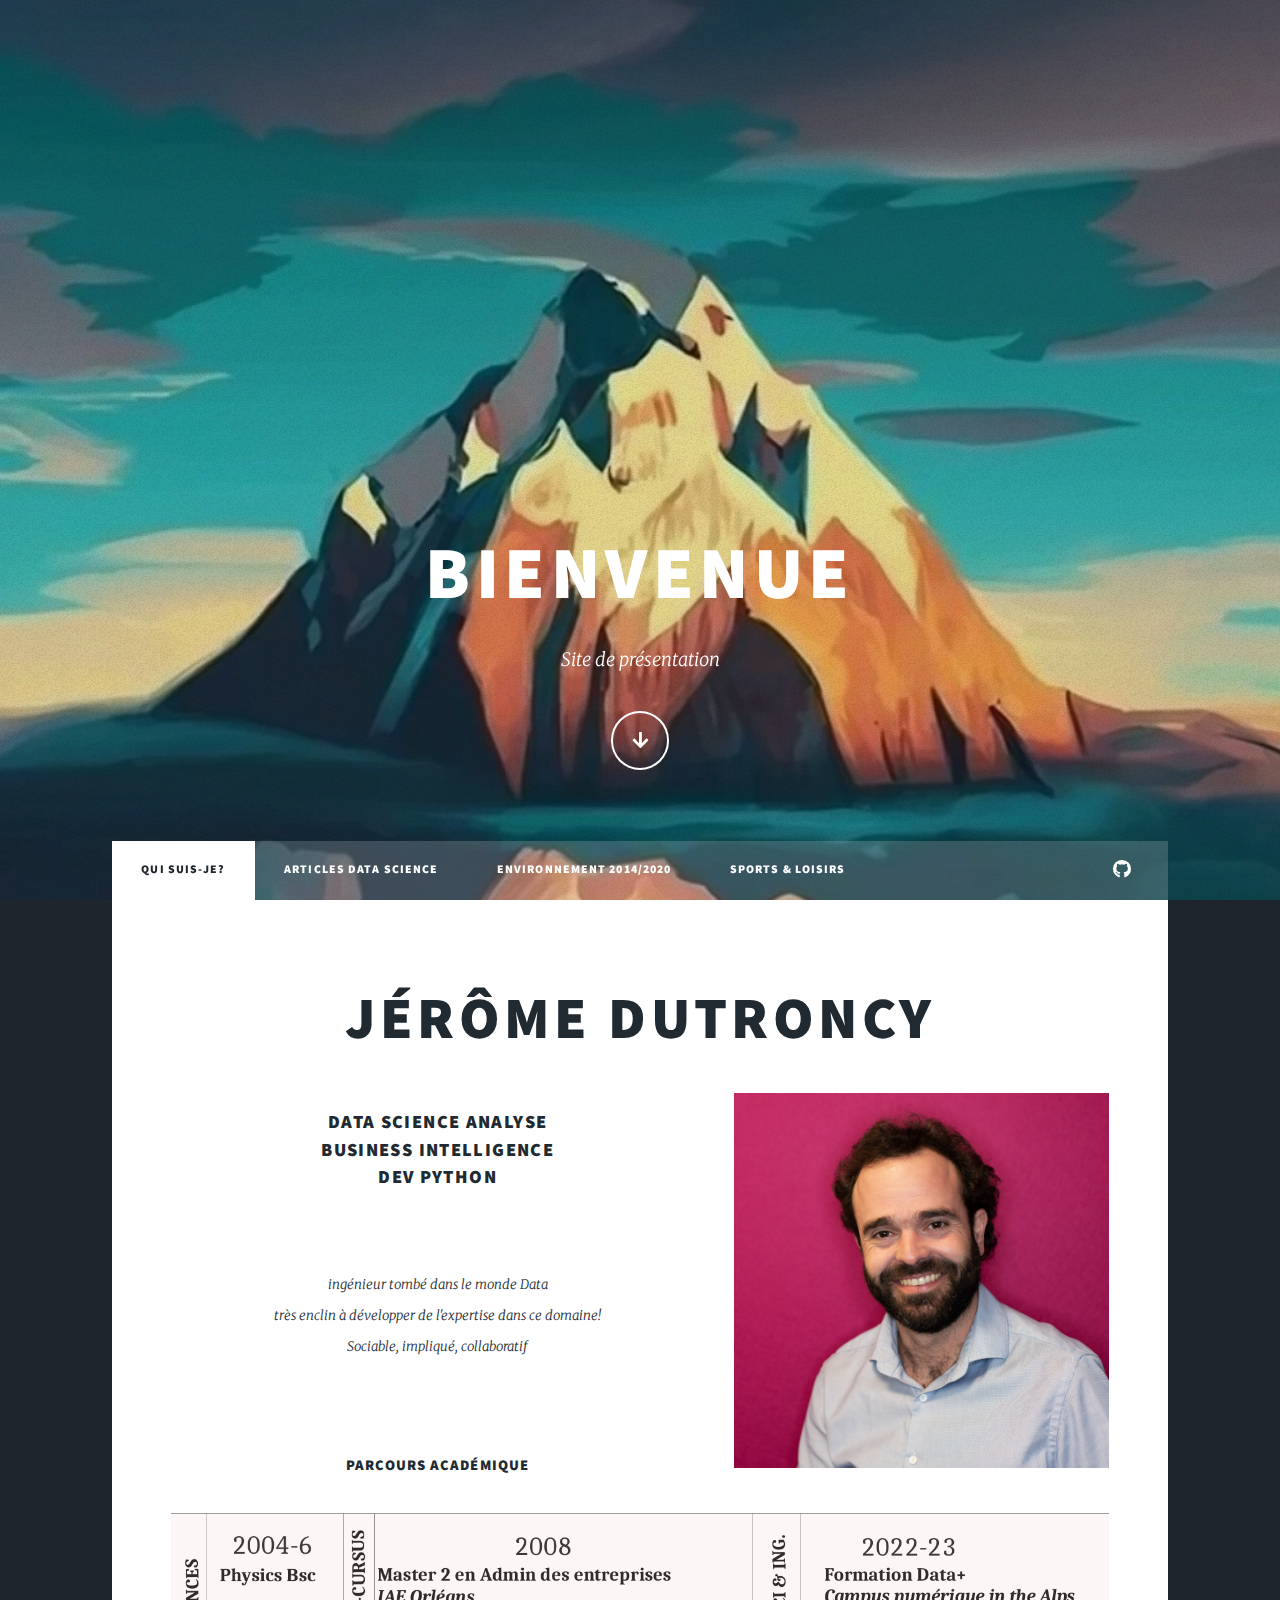
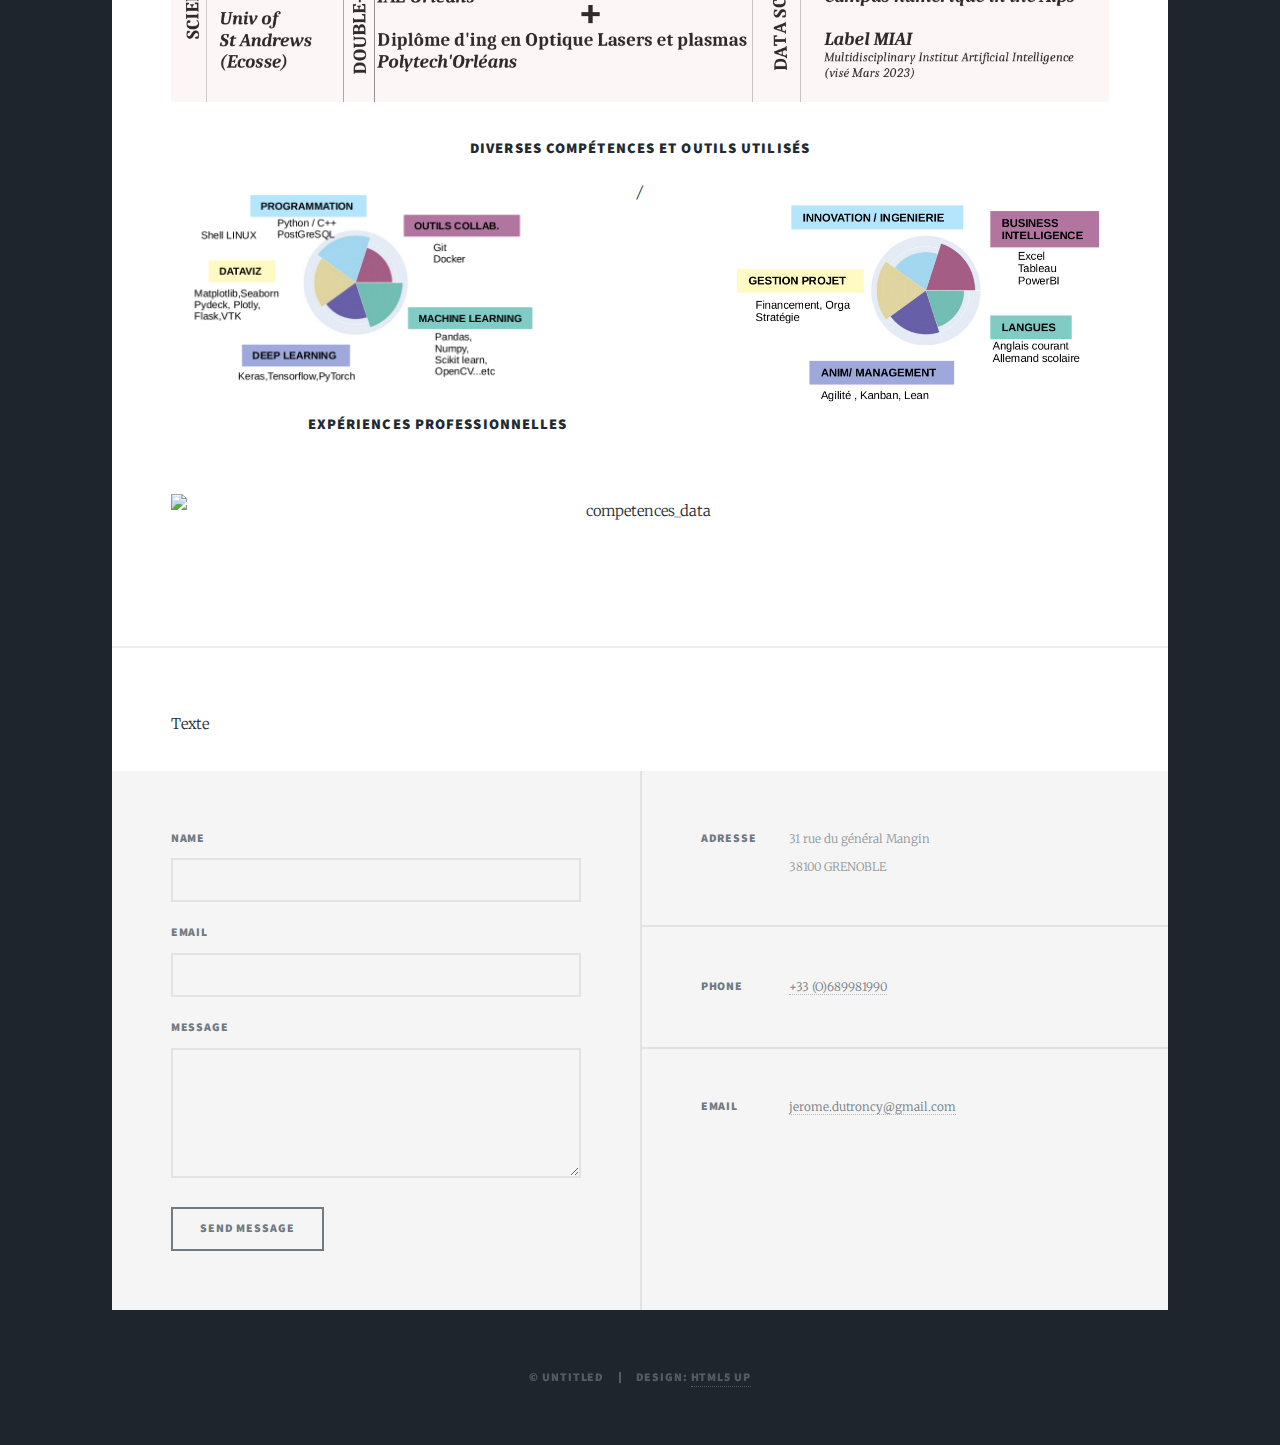
==== commit e09d6540: "start postDS1" ====
--- a/index.html
+++ b/index.html
@@ -35,7 +35,9 @@
 					<nav id="nav">
 						<ul class="links">
 							<li class="active"><a href="index.html">Qui suis-je?</a></li>
-							<li><a href="generic.html">Articles Data Science</a></li>
+							<li><a href="articlesDS.html">Articles Data Science</a></li>
+							<li><a href="mandat.html">Environnement 2014/2020</a></li>
+							<li><a href="sport_loisirs.html">Sports & Loisirs</a></li>
 
 							<!--<li><a href="elements.html">Annexes</a></li>>-->
 							
@@ -52,17 +54,25 @@
 						<section class="post">
 							<header class="major">
 								<h1>Jérôme Dutroncy</h1>
-								<div class="image left"><img src="images/moi.jpg" alt="" /></div>
-								<h2><br />DATA ANALYSTE BI SCI.<br />DEV PYTHON<br /><br /><br /></h2>
-								<h3>Rigoureux ingénieur tombé dans le monde Data <br /> 
+								<div class="image right"><img src="images/moi.jpg" alt="photo de moi" /></div>
+								<h3><br />Data Science Analyse<br />Business Intelligence <br />DEV PYTHON<br /><br /><br /></h3>
+								<p>ingénieur tombé dans le monde Data <br /> 
 									très enclin à développer de l'expertise dans ce domaine! <br />
-									Sociable, impliqué, collaboratif </h3>
-								<p>Texte</p>
+									Sociable, impliqué, collaboratif<br /><br /><br /></p>
+								<h4>Parcours académique</h4>
+								<div class="image fit"><img src="images/parcours.png" alt="Parcours" /></div>
+							
+								<h4>Diverses compétences et outils utilisés</h4>
+							
+							<div class="image right"><img src="images/competences_generales.png" alt="competences_generales" /></div>
+							<div class="image left"><img src="images/competences_data.png" alt="competences_data" /></div>
+							<p>/<br /><br /><br /><br /><br /><br /></p>
+								<h4>Expériences professionnelles</h4>
+							<div class="image main"><img src="" alt="competences_data" /></div>
 							</header>
-							<div class="image main"><img src="images/pic01.jpg" alt="" /></div>
-							<p>Texte</p>
-							<p>Texte</p>
 						</section>	
+						
+						<p>Texte</p>
 							
 					</div>
 
